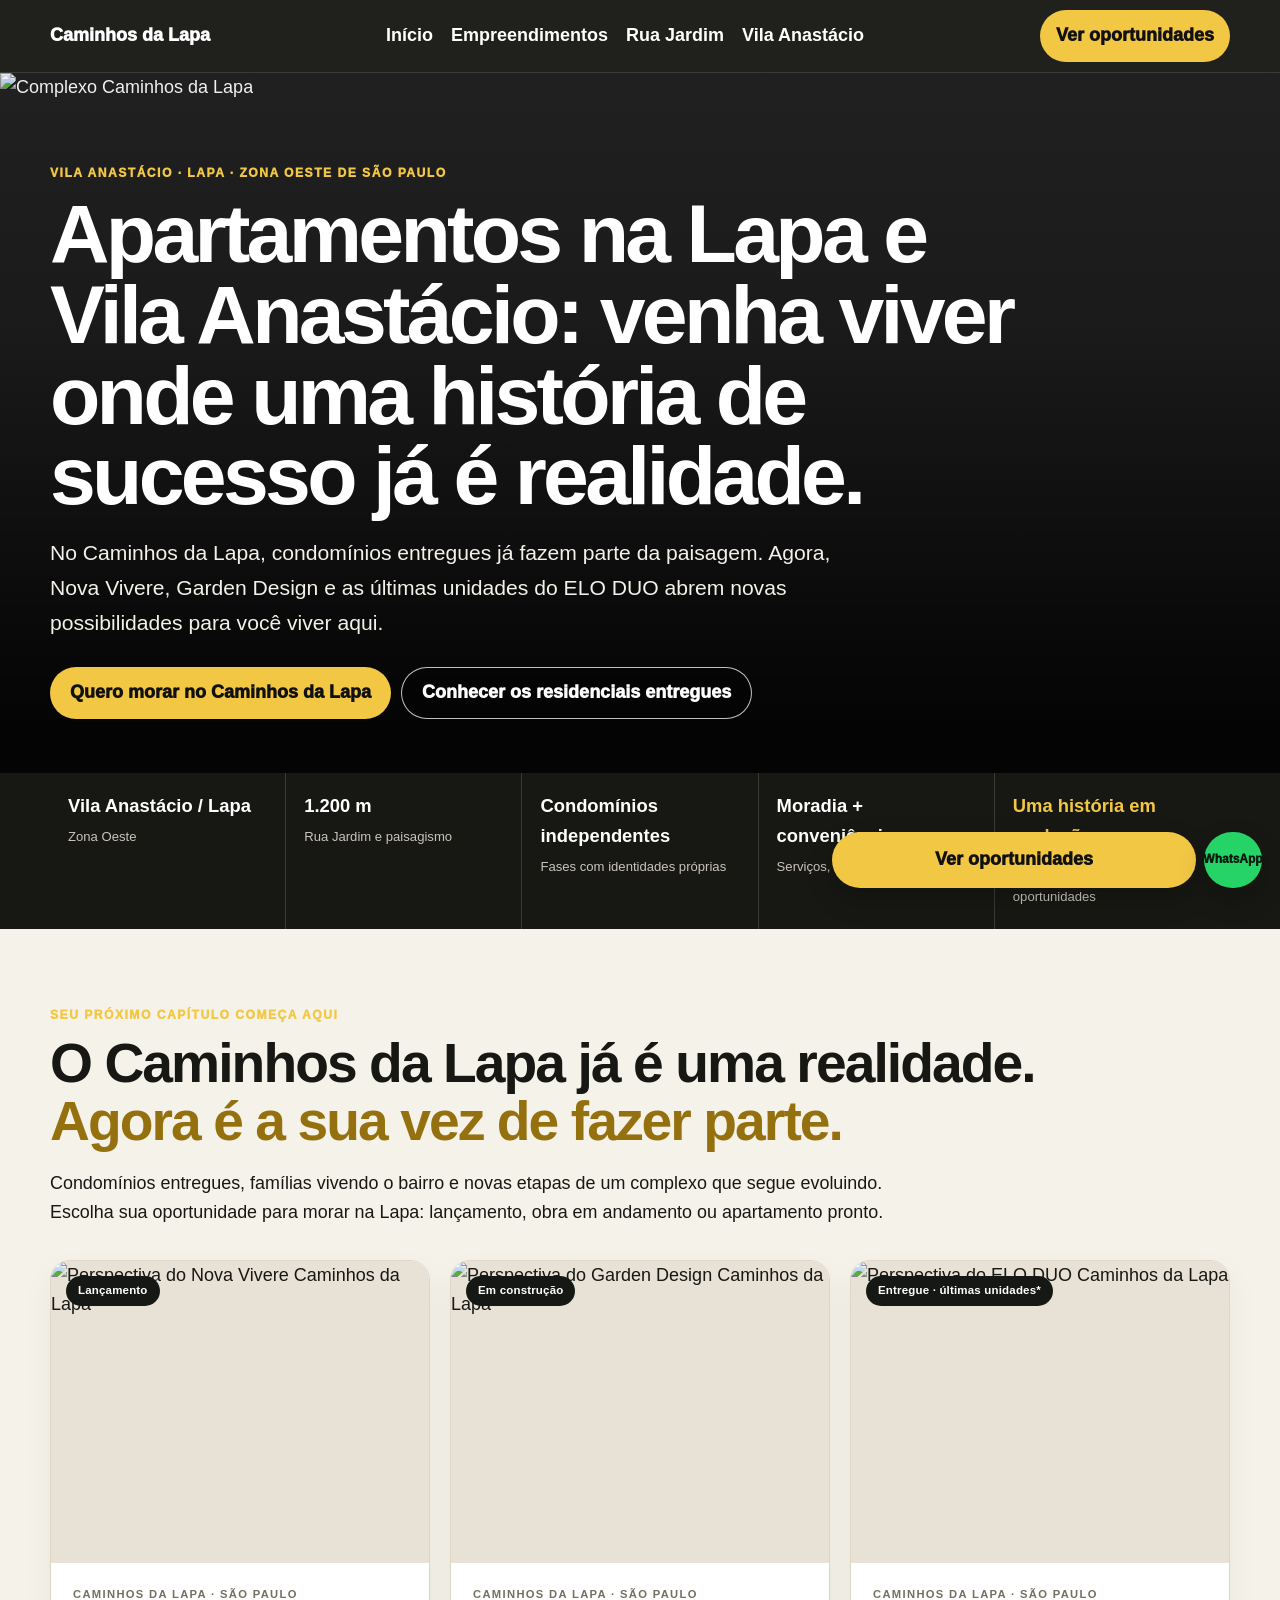
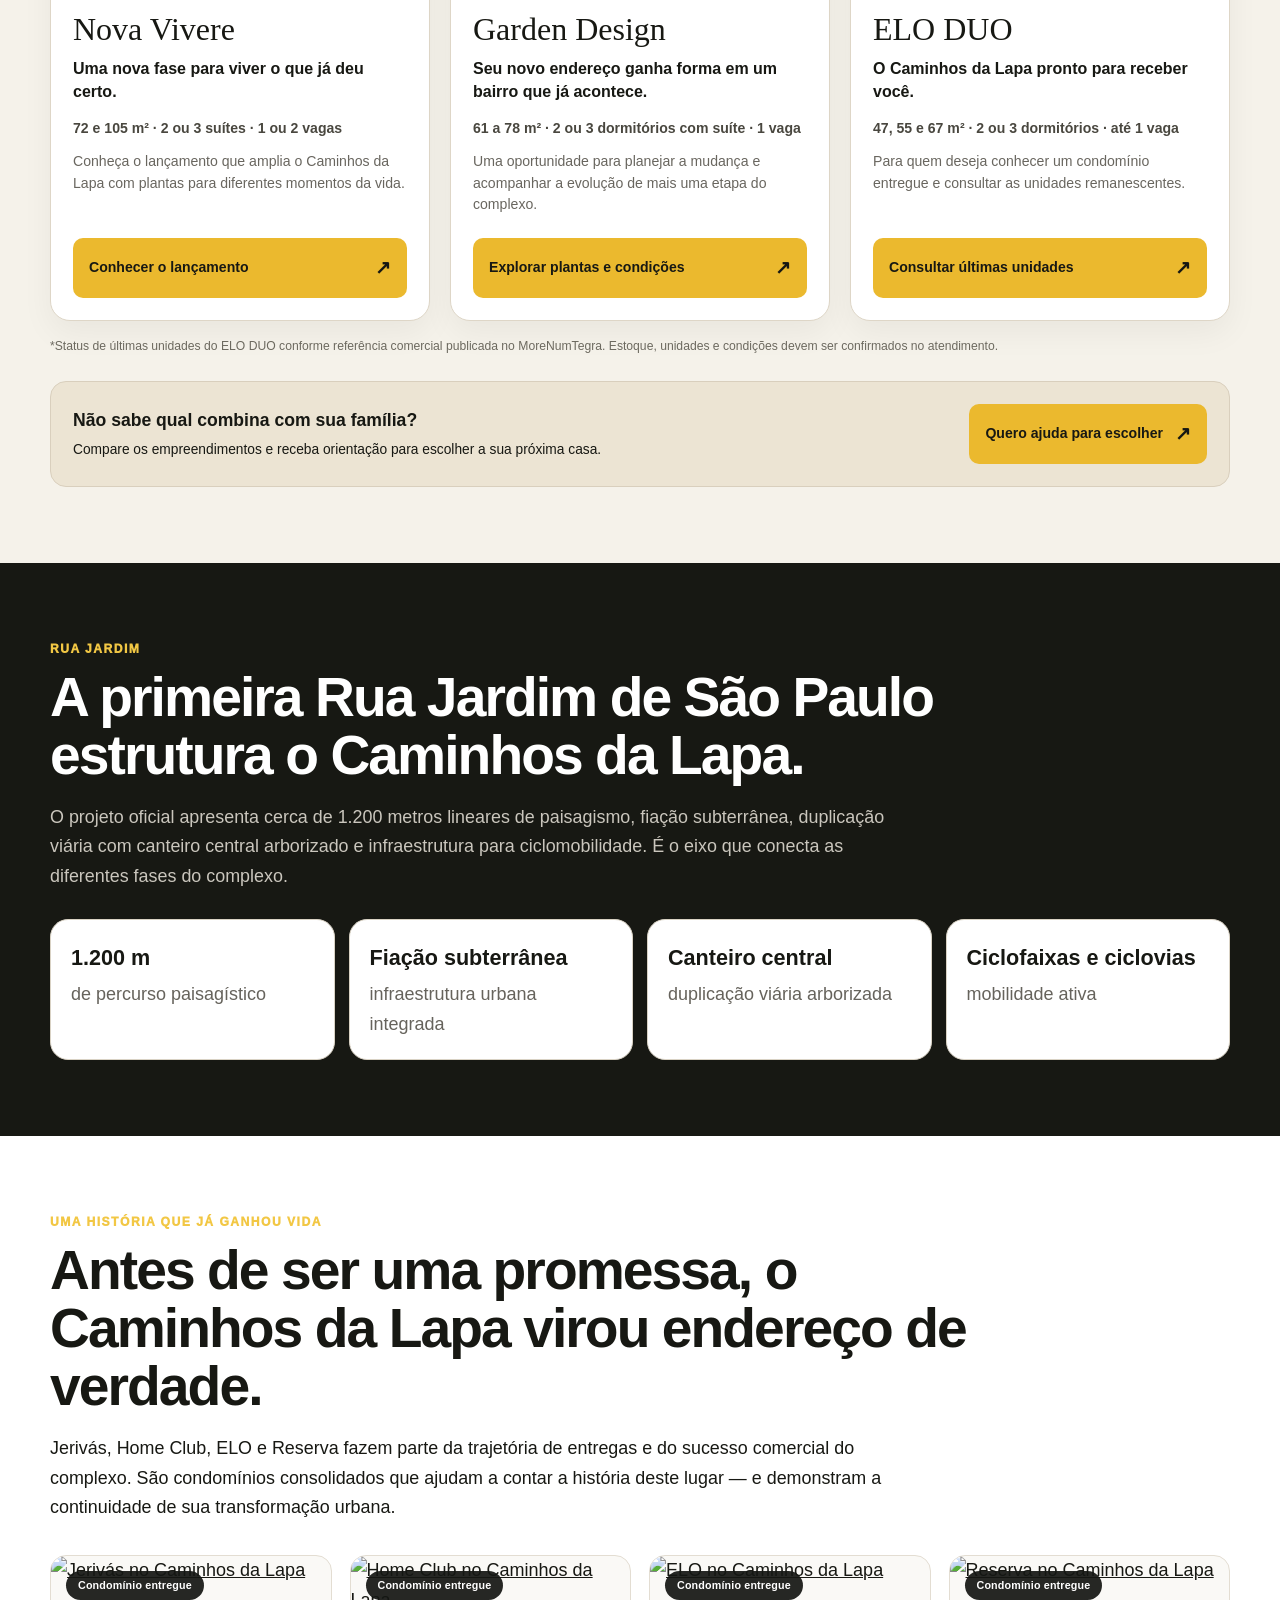
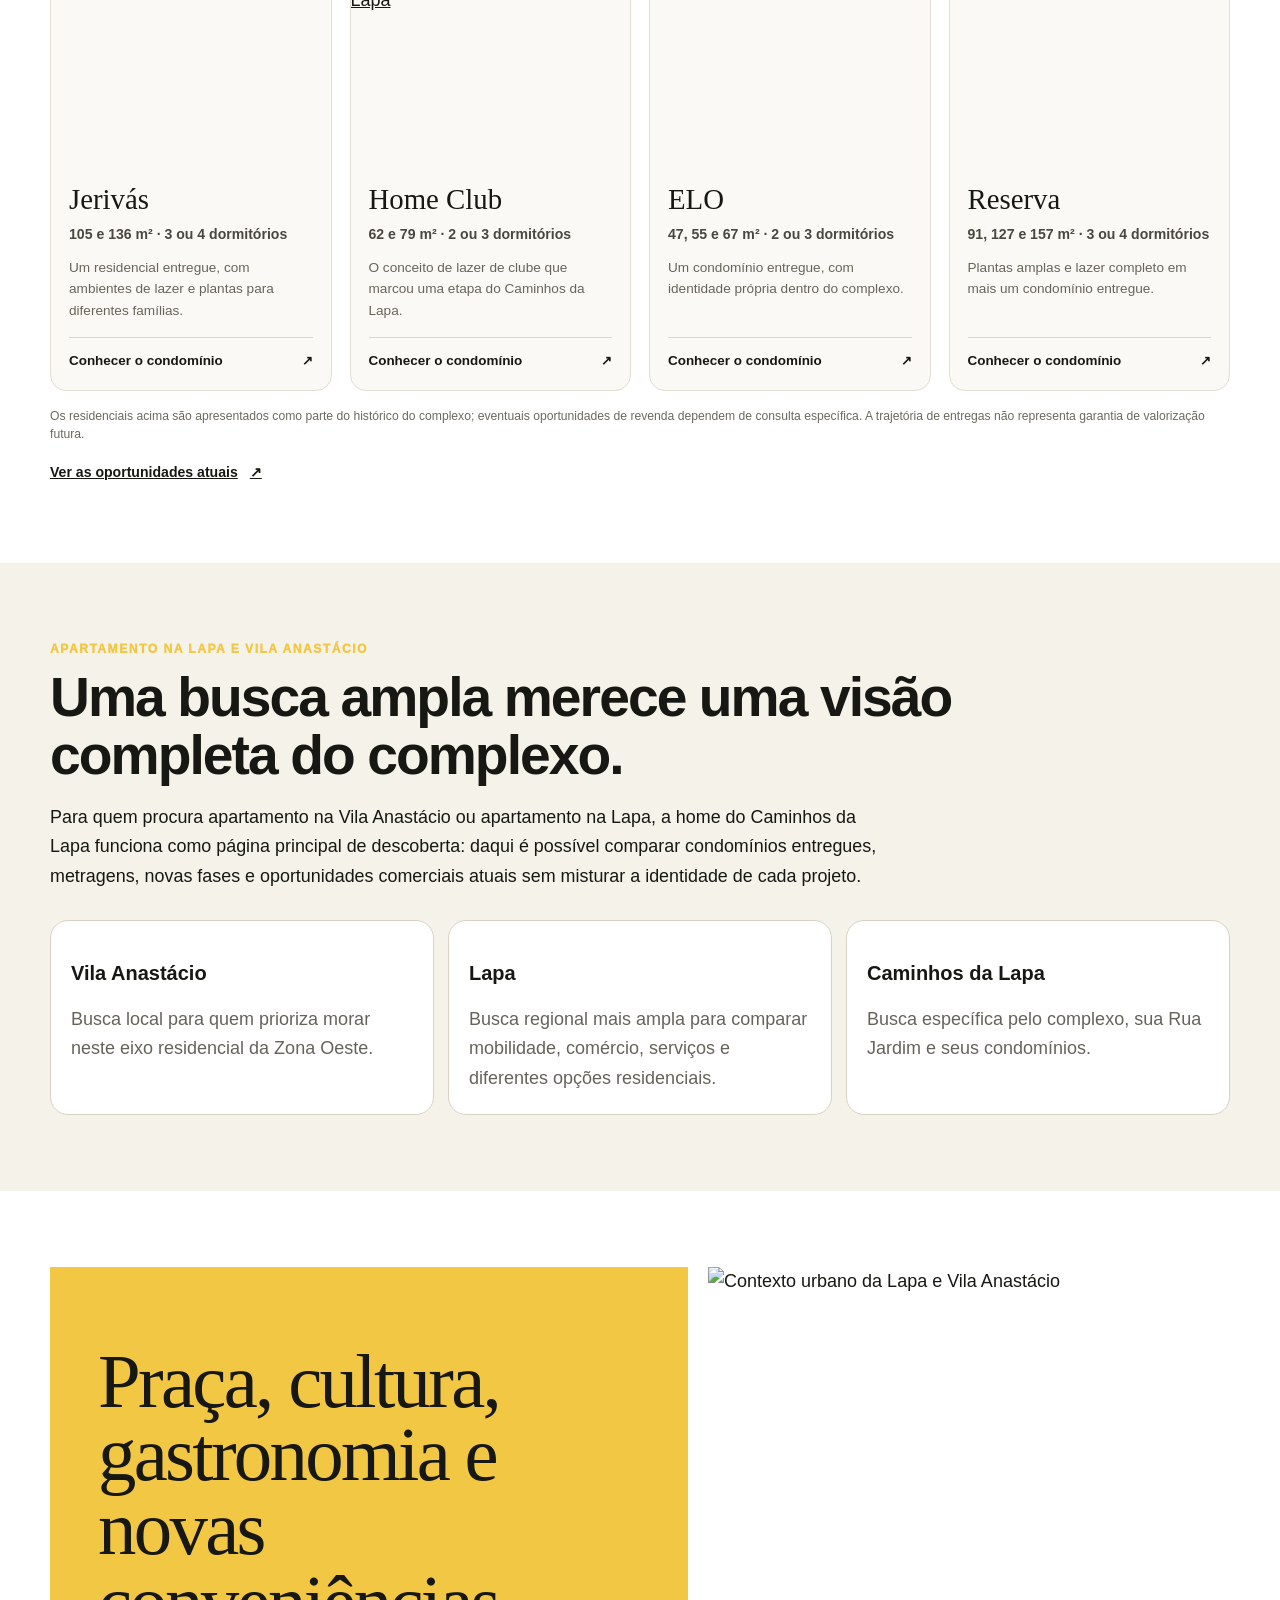
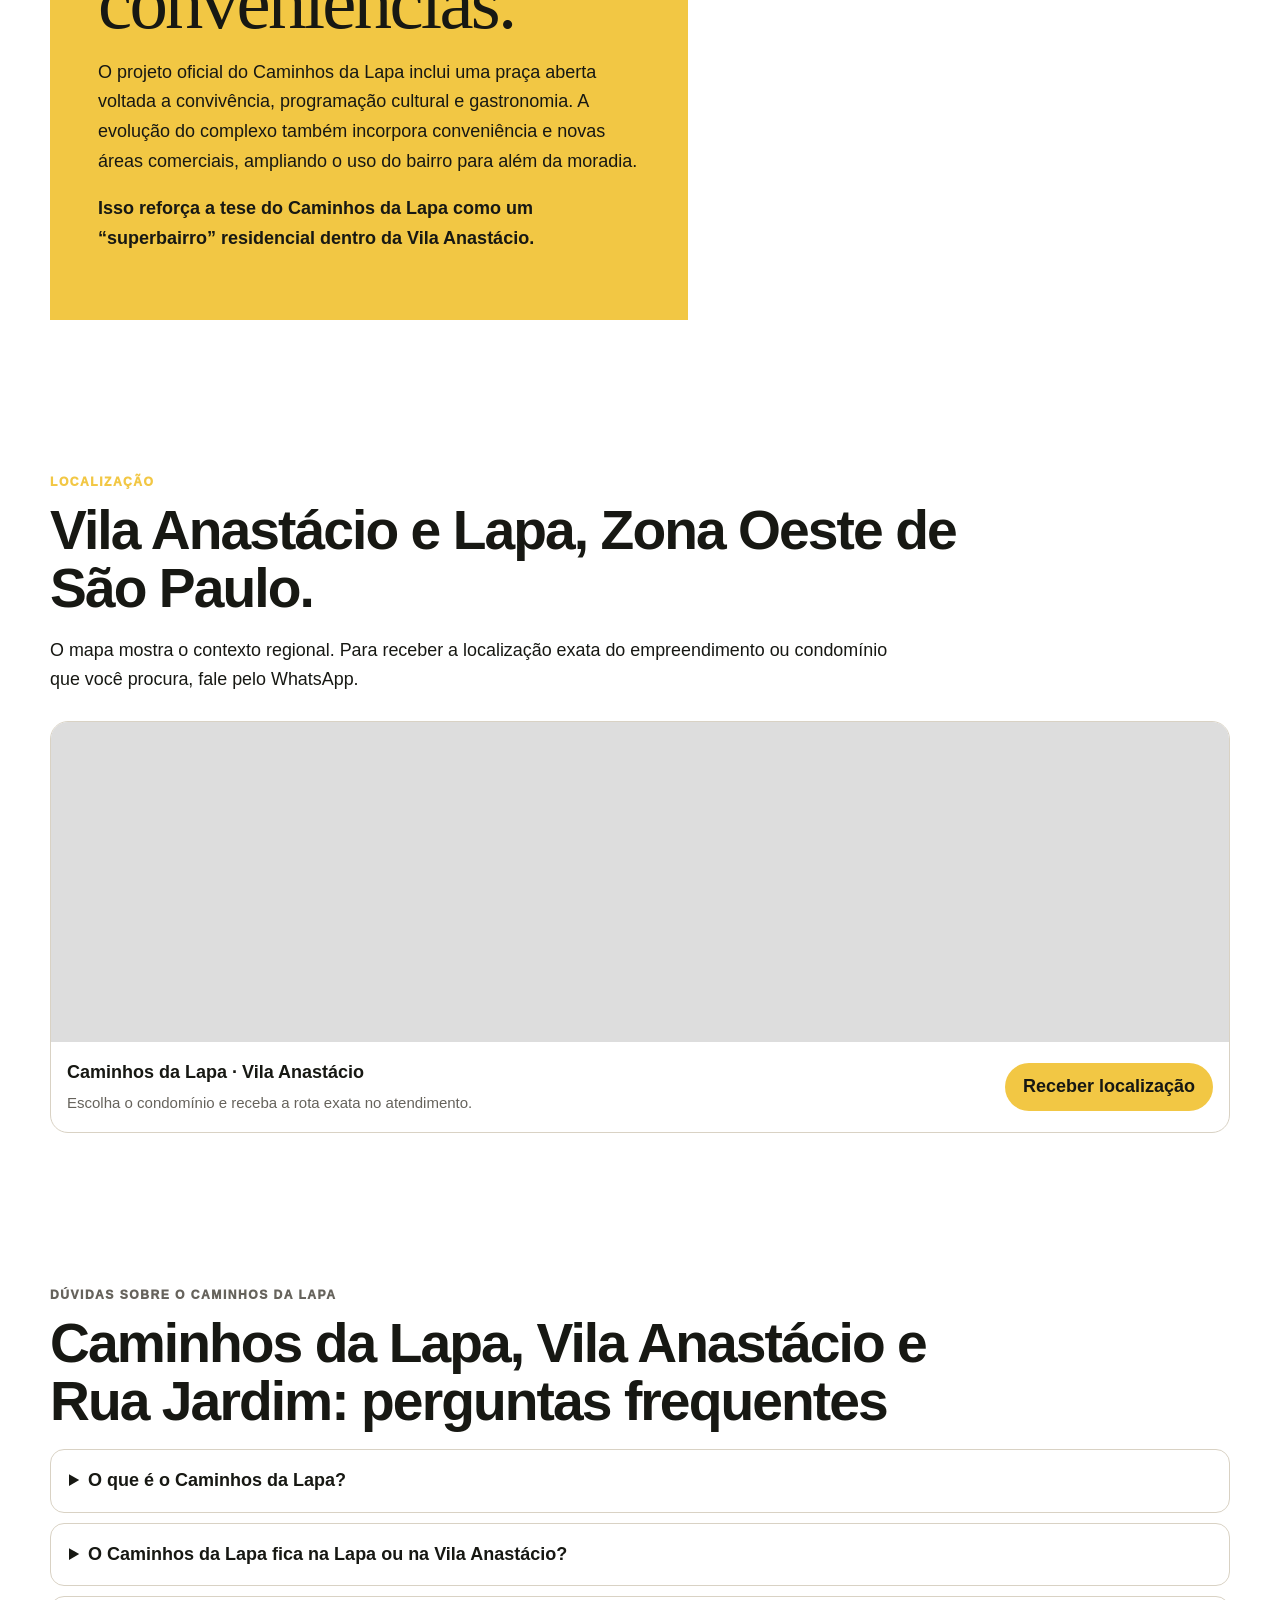
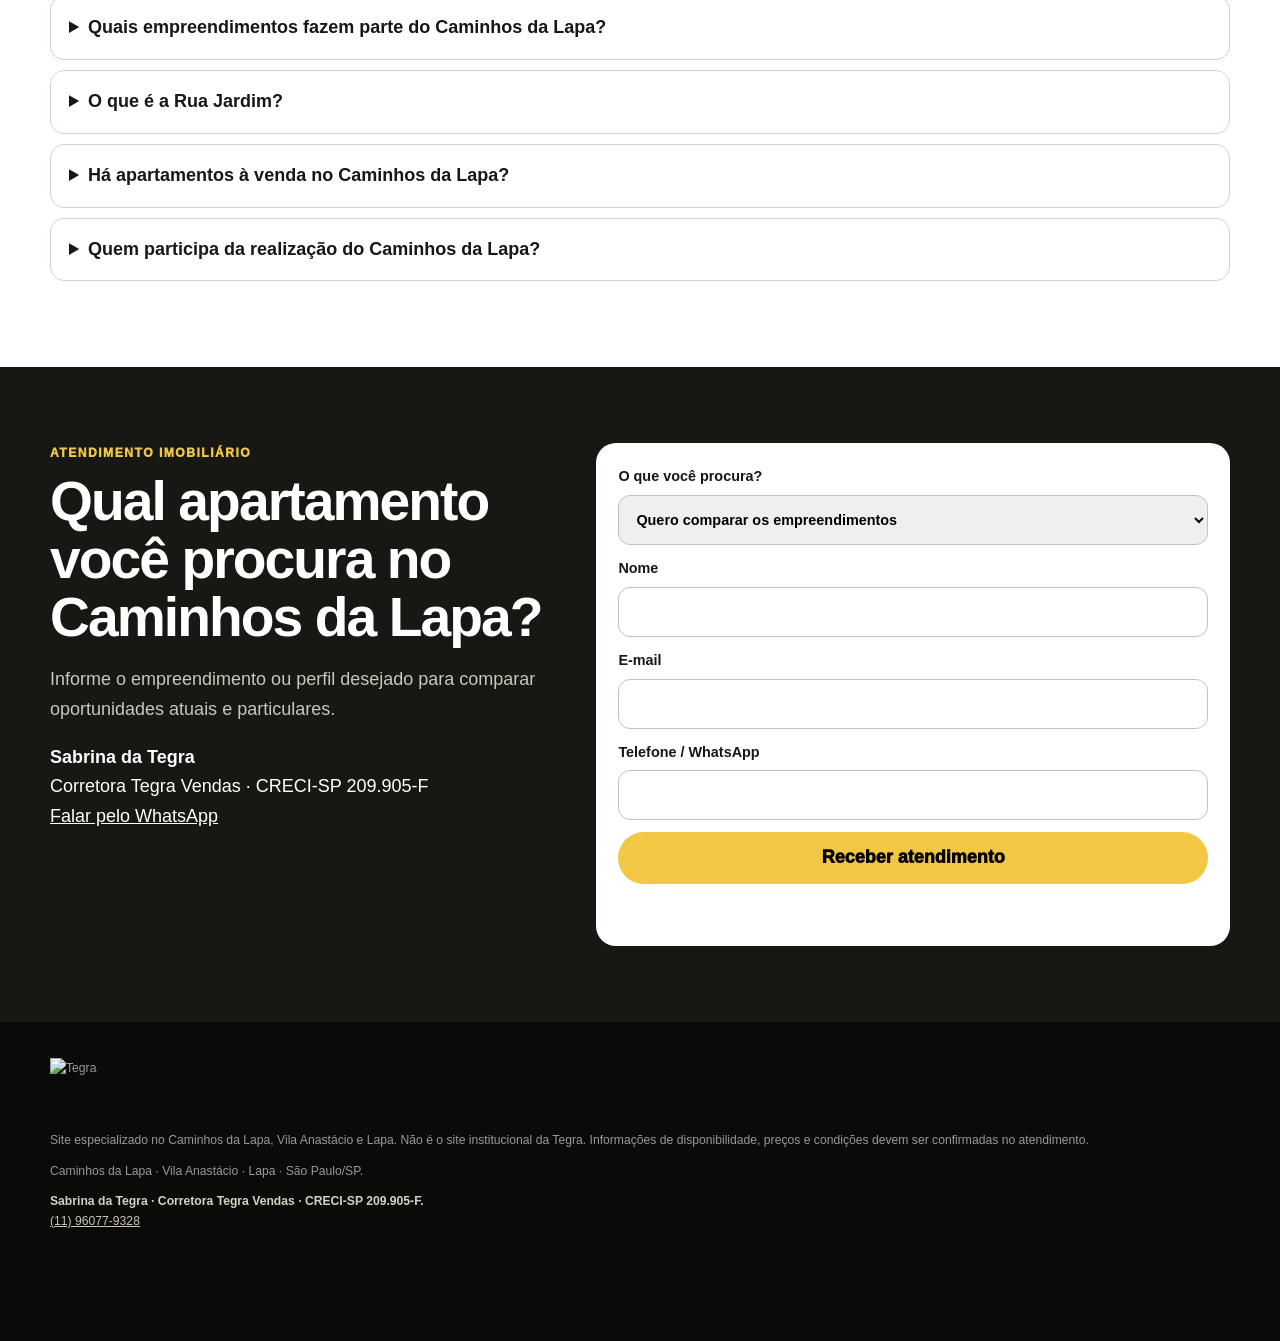
==== index.html @ d5f6d540 "fix(seo): retain Lapa and Vila Anastácio intent in conversion-first H1" ====
<!doctype html>
<html lang="pt-BR">
<head>
<meta charset="utf-8">
<meta name="viewport" content="width=device-width,initial-scale=1,viewport-fit=cover">
<link rel="icon" type="image/png" sizes="48x48" href="/favicon-48x48.png">
<link rel="icon" type="image/png" sizes="32x32" href="/favicon-32x32.png">
<link rel="icon" type="image/png" sizes="16x16" href="/favicon-16x16.png">
<link rel="shortcut icon" href="/favicon.ico">
<link rel="apple-touch-icon" sizes="180x180" href="/apple-touch-icon.png">
<title>Apartamentos na Lapa e Vila Anastácio | Caminhos da Lapa</title>
<meta name="description" content="Apartamentos na Lapa e Vila Anastácio no Caminhos da Lapa: complexo com Tegra, Helbor e Toledo Ferrari, Rua Jardim, condomínios entregues e oportunidades.">
<meta name="robots" content="index,follow,max-image-preview:large,max-snippet:-1,max-video-preview:-1">
<link rel="canonical" href="https://www.caminhosdalapategra.com.br/">
<meta property="og:type" content="website"><meta property="og:locale" content="pt_BR"><meta property="og:site_name" content="Caminhos da Lapa">
<meta property="og:title" content="Apartamentos na Lapa e Vila Anastácio | Caminhos da Lapa"><meta property="og:description" content="Conheça o Caminhos da Lapa, sua Rua Jardim, condomínios e oportunidades atuais na Vila Anastácio/Lapa."><meta property="og:url" content="https://www.caminhosdalapategra.com.br/"><meta property="og:image" content="https://s3-gdigital.s3.amazonaws.com/gdigital/313/Caminhos%20da%20lapa%20-%20Elo%20Duo%20-%20630x1126%20-%20Complexo.webp"><meta property="og:image:alt" content="Caminhos da Lapa na Vila Anastácio e Lapa">
<meta name="twitter:card" content="summary_large_image"><meta name="twitter:title" content="Apartamentos na Lapa e Vila Anastácio | Caminhos da Lapa"><meta name="twitter:description" content="Rua Jardim, condomínios independentes e oportunidades atuais no Caminhos da Lapa."><meta name="twitter:image" content="https://s3-gdigital.s3.amazonaws.com/gdigital/313/Caminhos%20da%20lapa%20-%20Elo%20Duo%20-%20630x1126%20-%20Complexo.webp">
<link rel="preconnect" href="https://s3-gdigital.s3.amazonaws.com" crossorigin>
<link rel="preconnect" href="https://stracctegra.blob.core.windows.net" crossorigin>
<link rel="preload" as="image" href="https://s3-gdigital.s3.amazonaws.com/gdigital/313/Caminhos%20da%20lapa%20-%20Elo%20Duo%20-%20630x1126%20-%20Complexo.webp" fetchpriority="high">
<style>
:root{--ink:#171813;--paper:#f5f2ea;--soft:#ebe5d8;--line:#d9d2c4;--yellow:#f2c744;--muted:#66635c;--white:#fff;--max:1180px}
*{box-sizing:border-box}html{scroll-behavior:smooth}body{margin:0;background:var(--paper);color:var(--ink);font:18px/1.65 Arial,Helvetica,sans-serif}img{max-width:100%;height:auto}a{color:inherit}.wrap{width:min(calc(100% - 32px),var(--max));margin:auto}
.skip{position:absolute;left:-9999px}.skip:focus{left:16px;top:16px;z-index:100;background:#fff;padding:12px}
.site-header{position:sticky;top:0;z-index:40;background:rgba(23,24,19,.96);color:#fff;border-bottom:1px solid rgba(255,255,255,.12)}.topbar{min-height:72px;display:flex;align-items:center;justify-content:space-between;gap:18px}.brand{font-weight:950;text-decoration:none}.menu{display:none;gap:18px}.menu a{text-decoration:none;font-weight:800}.top-cta{background:var(--yellow);color:#111;padding:11px 16px;border-radius:999px;text-decoration:none;font-weight:950}
.hero{position:relative;min-height:680px;display:grid;align-items:end;color:#fff;overflow:hidden;background:#222}.hero-media{position:absolute;inset:0}.hero-media img{width:100%;height:100%;object-fit:cover}.hero:after{content:"";position:absolute;inset:0;background:linear-gradient(180deg,rgba(0,0,0,.05),rgba(0,0,0,.22) 35%,rgba(0,0,0,.88) 92%)}.hero-content{position:relative;z-index:2;padding:90px 0 54px}.crumb{font-size:.82rem;margin-bottom:18px}.crumb a{text-decoration:none}.eyebrow{text-transform:uppercase;letter-spacing:.12em;font-weight:950;font-size:.76rem;color:var(--yellow);margin:0 0 10px}.hero h1{font-size:clamp(2.45rem,7.5vw,5.15rem);line-height:.98;letter-spacing:-.045em;margin:0;max-width:980px}.hero-lead{font-size:clamp(1.05rem,2.3vw,1.32rem);max-width:830px;margin:20px 0 0;color:#f4f1ea}.actions{display:flex;gap:10px;flex-wrap:wrap;margin-top:26px}.btn{display:inline-flex;min-height:52px;align-items:center;justify-content:center;padding:0 20px;border-radius:999px;text-decoration:none;font-weight:950}.btn-primary{background:var(--yellow);color:#111}.btn-ghost{border:1px solid rgba(255,255,255,.75);color:#fff;background:rgba(0,0,0,.18)}
.specbar{background:#171813;color:#fff}.spec-grid{display:grid;grid-template-columns:repeat(2,1fr);gap:1px;background:#3a3b35}.spec{background:#171813;padding:18px}.spec strong{display:block;font-size:1.15rem}.spec span{color:#c9c5ba;font-size:.82rem}.status{color:var(--yellow)!important;font-weight:900}
.section{padding:76px 0}.white{background:#fff}.dark{background:#171813;color:#fff}.section h2{font-size:clamp(2rem,5vw,3.45rem);line-height:1.05;letter-spacing:-.035em;margin:0 0 18px;max-width:930px}.section h3{font-size:1.25rem;line-height:1.2}.lede{font-size:1.12rem;max-width:850px}.muted{color:var(--muted)}.dark .muted{color:#cac6bd}
.feature-grid,.amenities,.opportunity-grid{display:grid;gap:14px;margin-top:28px}.feature,.amenity,.opportunity{background:#fff;border:1px solid var(--line);border-radius:18px;padding:20px}.feature p,.amenity p,.opportunity p{margin-bottom:0;color:var(--muted)}.award{margin-top:24px;background:#171813;color:#fff;border-radius:20px;padding:24px}.award strong{color:var(--yellow);font-size:1.1rem}
.gallery-grid{display:grid;grid-template-columns:1fr 1fr;gap:10px;margin-top:28px}.gallery-item{margin:0}.gallery-item button{border:0;padding:0;background:none;width:100%;cursor:pointer}.gallery-item img{width:100%;aspect-ratio:4/3;object-fit:cover;display:block;border-radius:14px}.gallery-item:first-child{grid-column:1/-1}.gallery-item:first-child img{aspect-ratio:16/9}.gallery-item figcaption{font-size:.78rem;color:var(--muted);margin-top:5px}.gallery-more{display:block;margin:20px auto 0;border:1px solid #bcb5a8;background:#fff;border-radius:999px;padding:12px 18px;font-weight:900;cursor:pointer}
.lightbox{position:fixed;inset:0;z-index:100;background:rgba(0,0,0,.94);display:grid;place-items:center;padding:20px}.lightbox[hidden]{display:none}.lightbox img{max-width:min(1200px,94vw);max-height:86vh;object-fit:contain}.lightbox button{position:absolute;top:16px;right:16px;border:0;border-radius:999px;width:46px;height:46px;font-size:1.5rem;cursor:pointer}
.plant-grid{display:grid;gap:14px;margin-top:28px}.plant-card{background:#fff;border:1px solid var(--line);border-radius:18px;overflow:hidden}.plant-card a{text-decoration:none}.plant-card img{width:100%;aspect-ratio:4/3;object-fit:contain;background:#faf8f3;display:block}.plant-copy{padding:16px}.plant-copy span{display:block;color:#846600;font-size:.78rem;font-weight:950;text-transform:uppercase}.plant-copy strong{display:block}.plant-copy small{color:var(--muted)}
.tour{display:grid;gap:22px;align-items:center}.tour iframe{width:100%;height:480px;border:0;border-radius:18px;background:#111}.tour-card{background:#fff7dc;border:1px solid #ead48e;border-radius:18px;padding:22px}
.map{border:1px solid var(--line);border-radius:18px;overflow:hidden;background:#fff;margin-top:26px}.map iframe{width:100%;height:380px;border:0;display:block}.mapbar{padding:16px}.mapbar strong{display:block}
.form-layout{display:grid;gap:28px}.form{background:#fff;color:#171813;border-radius:20px;padding:22px;display:grid;gap:12px}.field{display:grid;gap:6px;font-weight:800;font-size:.9rem}.field input,.field select{min-height:50px;border:1px solid #c8c0b2;border-radius:12px;padding:0 13px;font:inherit}.hidden{position:absolute;left:-9999px}.submit{border:0;border-radius:999px;min-height:52px;padding:0 24px;background:var(--yellow);font:inherit;font-weight:950;cursor:pointer}.form-note{font-size:.76rem;color:var(--muted)}.message{font-size:.88rem;font-weight:800}
.faq details{background:#fff;border:1px solid var(--line);border-radius:14px;padding:16px 18px;margin:10px 0}.faq summary{cursor:pointer;font-weight:900}.faq p{color:var(--muted)}
.legal{font-size:.78rem;color:#7b776f}.footer{background:#10110e;color:#d5d2ca;padding:42px 0 100px}.footer a{color:#fff}.quick{position:fixed;z-index:45;left:12px;right:12px;bottom:12px;display:grid;grid-template-columns:1fr 58px;gap:8px}.quick a{display:flex;align-items:center;justify-content:center;min-height:56px;border-radius:999px;text-decoration:none;font-weight:950;box-shadow:0 12px 28px rgba(0,0,0,.2)}.quick-main{background:var(--yellow);color:#111}.quick-wa{background:#25d366;color:#071b0e;font-size:.75rem}
@media(min-width:760px){.menu{display:flex}.spec-grid{grid-template-columns:repeat(5,1fr)}.feature-grid{grid-template-columns:repeat(3,1fr)}.amenities{grid-template-columns:repeat(4,1fr)}.opportunity-grid{grid-template-columns:repeat(3,1fr)}.gallery-grid{grid-template-columns:repeat(4,1fr)}.gallery-item:first-child{grid-column:span 2;grid-row:span 2}.gallery-item:first-child img{height:100%;aspect-ratio:auto}.plant-grid{grid-template-columns:repeat(3,1fr)}.tour{grid-template-columns:1fr 1fr}.form-layout{grid-template-columns:.9fr 1.1fr}.quick{left:auto;right:18px;width:430px}}
@media(prefers-reduced-motion:reduce){*{scroll-behavior:auto!important}}

/* Shared editorial patterns */
.gallery-section{background:#0d0d0c;color:#fff;padding:100px 0}.gallery-head{display:grid;grid-template-columns:1fr .62fr;gap:7vw;align-items:end;margin-bottom:34px}.gallery-head .lede{color:#c9c5ba}.gallery-stage{position:relative;aspect-ratio:16/10;overflow:hidden;background:#20201e}.gallery-stage img{width:100%;height:100%;object-fit:cover;display:block;transition:opacity .25s ease}.gallery-caption{position:absolute;inset:auto 0 0;padding:52px 26px 22px;background:linear-gradient(transparent,rgba(0,0,0,.78));display:flex;justify-content:space-between;align-items:end}.gallery-caption b{font:400 clamp(1.5rem,3vw,2.6rem) Georgia,serif}.gallery-caption span{font-size:.72rem;letter-spacing:.13em}.scene-nav{display:flex;gap:5px;overflow:auto;padding:14px 0 4px;scrollbar-width:thin}.scene-nav button{flex:0 0 auto;border:0;border-bottom:1px solid #444;background:transparent;color:#aaa;padding:13px 16px;cursor:pointer}.scene-nav button[aria-selected="true"]{color:#fff;border-color:var(--yellow)}.gallery-arrow,.plant-arrow{position:absolute;top:50%;z-index:5;transform:translateY(-50%);width:44px;height:44px;border:1px solid rgba(255,255,255,.55);border-radius:50%;background:rgba(0,0,0,.45);color:#fff;display:flex;align-items:center;justify-content:center;font-size:1.35rem;cursor:pointer}.gallery-arrow.prev,.plant-arrow.prev{left:10px}.gallery-arrow.next,.plant-arrow.next{right:10px}
.plant-viewer{margin-top:40px}.plant-tabs{display:flex;gap:7px;overflow:auto;padding:0 0 12px}.plant-tabs button{flex:0 0 auto;border:1px solid #c9c1b5;border-radius:999px;background:transparent;color:#5f5950;padding:10px 14px;font-weight:800;cursor:pointer}.plant-tabs button[aria-selected="true"]{background:var(--ink);border-color:var(--ink);color:#fff}.plant-stage{position:relative;display:grid;grid-template-columns:minmax(0,1.35fr) minmax(280px,.65fr);background:#fff;min-height:620px;border:1px solid var(--line);overflow:hidden}.plant-stage img{width:100%;height:100%;max-height:720px;object-fit:contain;background:#fff}.plant-copy{background:var(--yellow);padding:clamp(24px,4vw,48px);display:flex;flex-direction:column;justify-content:flex-end}.plant-copy h3{font:400 clamp(2rem,4vw,3.2rem)/1 Georgia,serif;margin:0}.plant-copy p{margin:12px 0 0}
.tour-section{padding:86px 0;background:#0d0d0c;color:#fff}.tour-card{position:relative;min-height:70svh;overflow:hidden;background:#111}.tour-card>img{position:absolute;inset:0;width:100%;height:100%;object-fit:cover}.tour-shade{position:absolute;inset:0;background:linear-gradient(180deg,rgba(0,0,0,.08),rgba(0,0,0,.82))}.tour-copy{position:absolute;z-index:2;left:clamp(22px,5vw,56px);right:22px;bottom:clamp(24px,5vw,52px);max-width:760px}.tour-copy h2{font:400 clamp(2.5rem,6vw,5.4rem)/.95 Georgia,serif;margin:0 0 14px}.tour-copy p{max-width:680px;color:#ddd}
.map-card{overflow:hidden;border:1px solid var(--line);border-radius:18px;background:#fff;color:#171813;margin-top:26px}.map-visual{position:relative;height:320px;background:#ddd}.map-visual iframe{display:block;width:100%;height:100%;border:0;pointer-events:none}.map-hit{position:absolute;inset:0;z-index:2;display:block}.map-actions{display:grid;grid-template-columns:1fr auto;gap:14px;align-items:center;padding:16px}.map-actions small{display:block;margin-top:4px;color:#66635c}.map-whatsapp{display:flex;align-items:center;justify-content:center;min-height:48px;border-radius:999px;padding:0 18px;background:var(--yellow);color:#171813;text-decoration:none;font-weight:900}
.project-cards{display:grid;grid-template-columns:repeat(2,minmax(0,1fr));gap:16px;margin-top:30px}.project-card{background:#fff;border:1px solid var(--line);border-radius:20px;overflow:hidden}.project-card>img{width:100%;aspect-ratio:16/10;object-fit:cover;display:block}.project-card-copy{padding:22px}.project-card-copy h3{font:400 clamp(2rem,4vw,3rem)/1 Georgia,serif;margin:0 0 10px}.project-card-copy p{color:var(--muted)}.btn-card{display:inline-flex;margin-top:8px;padding:12px 16px;border-radius:999px;background:var(--ink);color:#fff;text-decoration:none;font-weight:900}.jerivas-callout{margin-top:16px;padding:22px;border-radius:18px;background:#fff8dd;border:1px solid #e7d28e}.jerivas-callout p{margin:6px 0}.jerivas-callout a{font-weight:900}
.footer{background:#0a0a09;color:#999;padding:36px 0;margin:0}.footer-standard{font-size:.76rem;line-height:1.65}.footer-standard p{margin:10px 0}.footer-standard a{color:#c8c3b8}.footer-standard strong{color:#d6d1c6}.footer-standard img{width:96px;height:auto;display:block;margin-bottom:18px}
@media(max-width:900px){.gallery-head,.project-cards{grid-template-columns:1fr}.gallery-stage{aspect-ratio:4/5}.scene-nav{display:none}.plant-tabs{display:none}.plant-stage{grid-template-columns:1fr;min-height:0}.plant-stage img{aspect-ratio:4/5;max-height:none}.plant-copy{min-height:210px}.map-actions{grid-template-columns:1fr}.map-whatsapp{width:100%}}

.home-projects{display:grid;grid-template-columns:repeat(2,minmax(0,1fr));gap:16px;margin-top:30px}.home-card{background:#fff;border:1px solid var(--line);border-radius:20px;overflow:hidden}.home-card img{width:100%;aspect-ratio:16/10;object-fit:cover;display:block}.home-card-copy{padding:22px}.home-card .status-chip{display:inline-flex;border-radius:999px;padding:6px 10px;font-size:.72rem;font-weight:950;background:#f3ecd8;margin-bottom:10px}.home-card h3{font:400 clamp(1.8rem,3.5vw,2.7rem)/1 Georgia,serif;margin:0 0 10px}.home-card p{color:var(--muted)}.home-card a{display:inline-flex;margin-top:8px;font-weight:900}.masterplan{display:grid;grid-template-columns:1.1fr .9fr;gap:20px;align-items:stretch}.masterplan-copy{padding:clamp(24px,4vw,48px);background:var(--yellow)}.masterplan-copy h2{font:400 clamp(2.5rem,6vw,5rem)/.96 Georgia,serif}.masterplan-visual img{width:100%;height:100%;min-height:520px;object-fit:cover;display:block}.place-grid{display:grid;grid-template-columns:repeat(4,1fr);gap:14px;margin-top:28px}.place-card{padding:20px;border-radius:18px;border:1px solid var(--line);background:#fff;color:var(--ink)}.place-card strong{display:block;font-size:1.35rem}.place-card span{display:block;color:var(--muted);margin-top:4px}.opportunity-cards{display:grid;grid-template-columns:repeat(3,minmax(0,1fr));gap:16px;margin-top:30px}.opportunity-card{background:#fff;border:1px solid var(--line);border-radius:20px;overflow:hidden}.opportunity-card img{width:100%;aspect-ratio:16/10;object-fit:cover}.opportunity-card div{padding:22px}.opportunity-card h3{font:400 clamp(1.8rem,3vw,2.5rem)/1 Georgia,serif;margin:0 0 10px}.opportunity-card a{font-weight:900}.footer-home{background:#0a0a09;color:#999;padding:36px 0 100px}.footer-home p{font-size:.76rem;line-height:1.65}.footer-home a{color:#c8c3b8}
@media(min-width:900px){.home-projects{grid-template-columns:repeat(3,minmax(0,1fr))}}
@media(max-width:900px){.masterplan,.place-grid,.opportunity-cards{grid-template-columns:1fr}.masterplan-visual img{min-height:360px}.home-projects{grid-template-columns:1fr}}
@media(max-width:759px){.site-header .topbar{min-height:auto;flex-wrap:wrap;padding:10px 0;gap:10px}.site-header .brand{font-size:.95rem}.site-header .top-cta{padding:9px 12px;font-size:.82rem}.site-header .menu{display:flex;order:3;width:100%;gap:14px;overflow-x:auto;padding:8px 0 2px;white-space:nowrap;scrollbar-width:none}.site-header .menu::-webkit-scrollbar{display:none}.site-header .menu a{font-size:.82rem;flex:0 0 auto}}
/* Comercial V2 — oportunidades ativas e legado comprovado */
.cdl-commercial{background:#f5f2ea}.cdl-section-intro{max-width:1000px;margin-bottom:32px}.cdl-section-intro h2{max-width:1040px}.cdl-section-intro h2 em{font-style:normal;color:#95700e}.cdl-spotlight-grid{display:grid;grid-template-columns:repeat(3,minmax(0,1fr));gap:20px}.cdl-spotlight-card{display:flex;flex-direction:column;background:#fff;border:1px solid #ded6c7;border-radius:20px;overflow:hidden;box-shadow:0 12px 32px rgba(20,20,18,.05)}.cdl-card-media{position:relative;overflow:hidden;background:#e7e1d6}.cdl-card-media img{width:100%;aspect-ratio:5/4;object-fit:cover;display:block}.cdl-chip,.cdl-legacy-chip{position:absolute;left:15px;top:15px;padding:8px 12px;border-radius:100px;background:#161815;color:#fff;font-size:.72rem;line-height:1.2;font-weight:850;letter-spacing:.015em}.cdl-card-body{padding:22px;display:flex;flex-direction:column;flex:1}.cdl-card-location{font-size:.7rem!important;letter-spacing:.12em;text-transform:uppercase;color:#756f62!important;font-weight:900;margin:0 0 8px!important}.cdl-card-body h3{font:400 clamp(1.8rem,2.5vw,2.45rem)/1.08 Georgia,serif;margin:0 0 12px}.cdl-card-headline{font-size:1rem;font-weight:800;line-height:1.42;margin:0 0 14px}.cdl-card-details{font-size:.88rem;line-height:1.5;font-weight:800;color:#49473f;margin:0 0 12px}.cdl-card-description{font-size:.88rem;line-height:1.55;color:#69665f;flex:1;margin:0 0 22px}.cdl-card-cta,.cdl-commercial-bottom a{display:flex;align-items:center;justify-content:space-between;gap:12px;text-decoration:none;background:#ebb92e;color:#171813;padding:14px 16px;min-height:52px;border-radius:10px;font-weight:850;font-size:.88rem}.cdl-card-cta span,.cdl-commercial-bottom a span{font-size:1.2rem}.cdl-commercial-note,.cdl-heritage-foot{font-size:.76rem;line-height:1.5;color:#6c695f;margin:16px 0 0}.cdl-commercial-bottom{display:flex;align-items:center;justify-content:space-between;gap:20px;margin-top:26px;padding:22px;border:1px solid #d9cfbd;border-radius:16px;background:#ece4d3}.cdl-commercial-bottom div{display:grid;gap:4px}.cdl-commercial-bottom strong{font-size:1.1rem}.cdl-commercial-bottom span{font-size:.86rem}.cdl-commercial-bottom a{flex:0 0 auto}.cdl-legacy-section{background:#fff}.cdl-legacy-grid{display:grid;grid-template-columns:repeat(4,minmax(0,1fr));gap:18px}.cdl-legacy-card{background:#faf9f6;border:1px solid #e3ddd2;border-radius:16px;overflow:hidden;display:flex;flex-direction:column}.cdl-legacy-media{display:block;position:relative;overflow:hidden}.cdl-legacy-media img{width:100%;aspect-ratio:4/3;object-fit:cover;display:block}.cdl-legacy-chip{background:rgba(20,22,19,.92);font-size:.67rem}.cdl-legacy-copy{padding:18px;display:flex;flex-direction:column;flex:1}.cdl-legacy-copy h3{font:400 1.8rem/1.1 Georgia,serif;margin:0 0 9px}.cdl-legacy-copy p:not(.cdl-card-details){font-size:.85rem;line-height:1.55;color:#68645b;margin:0 0 16px;flex:1}.cdl-legacy-copy a{font-size:.84rem;font-weight:900;text-decoration:none;border-top:1px solid #ddd7cb;padding-top:12px;display:flex;justify-content:space-between}.cdl-secondary-link{font-size:.88rem;font-weight:900;display:inline-flex;gap:12px;margin-top:18px}.cdl-commercial :focus-visible,.cdl-legacy-section :focus-visible{outline:3px solid #a77700;outline-offset:4px}
@media(max-width:980px){.cdl-spotlight-grid{grid-template-columns:repeat(2,minmax(0,1fr))}.cdl-legacy-grid{grid-template-columns:repeat(2,minmax(0,1fr))}}@media(max-width:620px){.cdl-spotlight-grid,.cdl-legacy-grid{grid-template-columns:1fr}.cdl-commercial,.cdl-legacy-section{padding:54px 0}.cdl-card-body{padding:20px}.cdl-card-media img{aspect-ratio:16/11}.cdl-commercial-bottom{align-items:stretch;flex-direction:column}.cdl-commercial-bottom a{width:100%}.cdl-section-intro h2{font-size:clamp(2rem,8vw,3rem)}}
</style>
<script type="application/ld+json">{"@context":"https://schema.org","@graph":[{"@type":"WebSite","@id":"https://www.caminhosdalapategra.com.br/#website","url":"https://www.caminhosdalapategra.com.br/","name":"Caminhos da Lapa","inLanguage":"pt-BR"},{"@type":"WebPage","@id":"https://www.caminhosdalapategra.com.br/#webpage","url":"https://www.caminhosdalapategra.com.br/","name":"Apartamentos na Lapa e Vila Anastácio | Caminhos da Lapa","description":"Apartamentos na Lapa e Vila Anastácio no Caminhos da Lapa: complexo com Tegra, Helbor e Toledo Ferrari, Rua Jardim, condomínios entregues e oportunidades.","isPartOf":{"@id":"https://www.caminhosdalapategra.com.br/#website"},"primaryImageOfPage":{"@id":"https://www.caminhosdalapategra.com.br/#hero"},"about":{"@id":"https://www.caminhosdalapategra.com.br/#place"},"inLanguage":"pt-BR","mainEntity":[{"@id":"https://www.caminhosdalapategra.com.br/#place"},{"@id":"https://www.caminhosdalapategra.com.br/#empreendimentos"}]},{"@type":"ImageObject","@id":"https://www.caminhosdalapategra.com.br/#hero","contentUrl":"https://s3-gdigital.s3.amazonaws.com/gdigital/313/Caminhos%20da%20lapa%20-%20Elo%20Duo%20-%20630x1126%20-%20Complexo.webp","caption":"Caminhos da Lapa"},{"@type":"Place","@id":"https://www.caminhosdalapategra.com.br/#place","name":"Caminhos da Lapa","description":"Complexo residencial na região da Vila Anastácio/Lapa, Zona Oeste de São Paulo, formado por condomínios independentes e conectado pela Rua Jardim.","address":{"@type":"PostalAddress","addressLocality":"São Paulo","addressRegion":"SP","addressCountry":"BR"},"additionalProperty":[{"@type":"PropertyValue","name":"Rua Jardim","value":"aprox. 1.200 m lineares de paisagismo"},{"@type":"PropertyValue","name":"Infraestrutura urbana","value":"fiação subterrânea, canteiro central arborizado e ciclomobilidade"}]},{"@type":"ItemList","@id":"https://www.caminhosdalapategra.com.br/#empreendimentos","name":"Empreendimentos do Caminhos da Lapa","itemListElement":[{"@type":"ListItem","position":1,"name":"Jerivás","url":"https://www.caminhosdalapategra.com.br/jerivas/"},{"@type":"ListItem","position":2,"name":"Home Club","url":"https://www.caminhosdalapategra.com.br/home-club/"},{"@type":"ListItem","position":3,"name":"ELO","url":"https://www.caminhosdalapategra.com.br/elo/"},{"@type":"ListItem","position":4,"name":"ELO DUO","url":"https://www.caminhosdalapategra.com.br/eloduo/"},{"@type":"ListItem","position":5,"name":"Reserva","url":"https://www.caminhosdalapategra.com.br/reserva/"},{"@type":"ListItem","position":6,"name":"Nova Vivere","url":"https://www.moretegra.com.br/empreendimentos/nova-vivere/"},{"@type":"ListItem","position":7,"name":"Garden Design","url":"https://www.moretegra.com.br/empreendimentos/garden-design/"}]},{"@type":"FAQPage","@id":"https://www.caminhosdalapategra.com.br/#faq","mainEntity":[{"@type":"Question","name":"O que é o Caminhos da Lapa?","acceptedAnswer":{"@type":"Answer","text":"É um complexo urbanístico residencial na Zona Oeste de São Paulo, formado por condomínios independentes e novas fases conectadas pela proposta da Rua Jardim."}},{"@type":"Question","name":"O Caminhos da Lapa fica na Lapa ou na Vila Anastácio?","acceptedAnswer":{"@type":"Answer","text":"O complexo está associado à região da Vila Anastácio e da Lapa, na Zona Oeste de São Paulo."}},{"@type":"Question","name":"Quais empreendimentos fazem parte do Caminhos da Lapa?","acceptedAnswer":{"@type":"Answer","text":"O site organiza Jerivás, Home Club, ELO, ELO DUO e Reserva como condomínios com páginas próprias, além de fases atuais como Nova Vivere e Garden Design."}},{"@type":"Question","name":"O que é a Rua Jardim?","acceptedAnswer":{"@type":"Answer","text":"O portal oficial apresenta a Rua Jardim como um boulevard arborizado com cerca de 1.200 metros lineares de paisagismo, fiação subterrânea, canteiro central e infraestrutura para ciclomobilidade."}},{"@type":"Question","name":"Há apartamentos à venda no Caminhos da Lapa?","acceptedAnswer":{"@type":"Answer","text":"Alguns condomínios entregues podem ter oportunidades particulares, enquanto fases atuais possuem atendimento comercial específico. Disponibilidade e condições devem ser confirmadas."}},{"@type":"Question","name":"Quem participa da realização do Caminhos da Lapa?","acceptedAnswer":{"@type":"Answer","text":"O portal oficial apresenta Tegra, Helbor e Toledo Ferrari entre as empresas de realização e construção do complexo."}}]}]}</script>
</head>
<body data-page="home">
<a class="skip" href="#conteudo">Pular para o conteúdo</a>
<header class="site-header"><div class="wrap topbar"><a class="brand" href="/" aria-label="Caminhos da Lapa - início">Caminhos da Lapa</a><nav class="menu" aria-label="Navegação principal"><a href="/">Início</a><a href="#empreendimentos">Empreendimentos</a><a href="#rua-jardim">Rua Jardim</a><a href="#vila-anastacio">Vila Anastácio</a></nav><a class="top-cta" href="#oportunidades">Ver oportunidades</a></div></header>
<main id="conteudo">
<section class="hero" aria-labelledby="hero-title"><div class="hero-media"><img src="https://s3-gdigital.s3.amazonaws.com/gdigital/313/Caminhos%20da%20lapa%20-%20Elo%20Duo%20-%20630x1126%20-%20Complexo.webp" alt="Complexo Caminhos da Lapa" width="1200" height="1600" fetchpriority="high" decoding="async"></div><div class="wrap hero-content"><p class="eyebrow">Vila Anastácio · Lapa · Zona Oeste de São Paulo</p><h1 id="hero-title">Apartamentos na Lapa e Vila Anastácio: venha viver onde uma história de sucesso já é realidade.</h1><p class="hero-lead">No Caminhos da Lapa, condomínios entregues já fazem parte da paisagem. Agora, Nova Vivere, Garden Design e as últimas unidades do ELO DUO abrem novas possibilidades para você viver aqui.</p><div class="actions"><a class="btn btn-primary" href="#oportunidades">Quero morar no Caminhos da Lapa</a><a class="btn btn-ghost" href="#empreendimentos">Conhecer os residenciais entregues</a></div></div></section>

<section class="specbar" aria-label="Resumo do Caminhos da Lapa"><div class="wrap spec-grid"><div class="spec"><strong>Vila Anastácio / Lapa</strong><span>Zona Oeste</span></div><div class="spec"><strong>1.200 m</strong><span>Rua Jardim e paisagismo</span></div><div class="spec"><strong>Condomínios independentes</strong><span>Fases com identidades próprias</span></div><div class="spec"><strong>Moradia + conveniência</strong><span>Serviços, lazer e comércio</span></div><div class="spec"><strong class="status">Uma história em evolução</strong><span>Entregas consolidadas e novas oportunidades</span></div></div></section>

<section id="oportunidades" class="section cdl-commercial" aria-labelledby="opp-title"><div class="wrap"><div class="cdl-section-intro"><p class="eyebrow">Seu próximo capítulo começa aqui</p><h2 id="opp-title">O Caminhos da Lapa já é uma realidade. <em>Agora é a sua vez de fazer parte.</em></h2><p class="lede">Condomínios entregues, famílias vivendo o bairro e novas etapas de um complexo que segue evoluindo. Escolha sua oportunidade para morar na Lapa: lançamento, obra em andamento ou apartamento pronto.</p></div><div class="cdl-spotlight-grid">
<article class="cdl-spotlight-card"><div class="cdl-card-media"><img src="https://stracctegra.blob.core.windows.net/assets/EmpreendimentoVitrine/363/ImagemPrincipal/Tegra-Incorporadora-Area-de-Lazer-Piscina-Empreendimento-Nova-Vivere-Caminhos-da-Lapa-Apartamentos-Sao-Paulo-SP-714x640-1770300546843.png" alt="Perspectiva do Nova Vivere Caminhos da Lapa" loading="lazy" decoding="async" width="714" height="640"><span class="cdl-chip">Lançamento</span></div><div class="cdl-card-body"><p class="cdl-card-location">Caminhos da Lapa · São Paulo</p><h3>Nova Vivere</h3><p class="cdl-card-headline">Uma nova fase para viver o que já deu certo.</p><p class="cdl-card-details">72 e 105 m² · 2 ou 3 suítes · 1 ou 2 vagas</p><p class="cdl-card-description">Conheça o lançamento que amplia o Caminhos da Lapa com plantas para diferentes momentos da vida.</p><a class="cdl-card-cta" href="https://www.moretegra.com.br/empreendimentos/nova-vivere/">Conhecer o lançamento<span aria-hidden="true">↗</span></a></div></article>
<article class="cdl-spotlight-card"><div class="cdl-card-media"><img src="https://stracctegra.blob.core.windows.net/assets/EmpreendimentoVitrine/361/ImagemPrincipal/Tegra-Incorporadora-Area-de-Lazer-Piscina-Empreendimento-Garden-Design-Private-Park-Residence-Apartamentos-Lapa-Sao-Paulo-SP-714x640-1758223113158.jpg" alt="Perspectiva do Garden Design Caminhos da Lapa" loading="lazy" decoding="async" width="714" height="640"><span class="cdl-chip">Em construção</span></div><div class="cdl-card-body"><p class="cdl-card-location">Caminhos da Lapa · São Paulo</p><h3>Garden Design</h3><p class="cdl-card-headline">Seu novo endereço ganha forma em um bairro que já acontece.</p><p class="cdl-card-details">61 a 78 m² · 2 ou 3 dormitórios com suíte · 1 vaga</p><p class="cdl-card-description">Uma oportunidade para planejar a mudança e acompanhar a evolução de mais uma etapa do complexo.</p><a class="cdl-card-cta" href="https://www.moretegra.com.br/empreendimentos/garden-design/">Explorar plantas e condições<span aria-hidden="true">↗</span></a></div></article>
<article class="cdl-spotlight-card"><div class="cdl-card-media"><img src="https://stracctegra.blob.core.windows.net/assets/EmpreendimentoVitrine/317/Imagem/09d7acf8-6317-4c6a-a4e0-589dd0db757a.jpg" alt="Perspectiva do ELO DUO Caminhos da Lapa" loading="lazy" decoding="async" width="714" height="640"><span class="cdl-chip">Entregue · últimas unidades*</span></div><div class="cdl-card-body"><p class="cdl-card-location">Caminhos da Lapa · São Paulo</p><h3>ELO DUO</h3><p class="cdl-card-headline">O Caminhos da Lapa pronto para receber você.</p><p class="cdl-card-details">47, 55 e 67 m² · 2 ou 3 dormitórios · até 1 vaga</p><p class="cdl-card-description">Para quem deseja conhecer um condomínio entregue e consultar as unidades remanescentes.</p><a class="cdl-card-cta" href="https://www.moretegra.com.br/empreendimentos/caminhos-da-lapa-elo-duo/">Consultar últimas unidades<span aria-hidden="true">↗</span></a></div></article>
</div><p class="cdl-commercial-note">*Status de últimas unidades do ELO DUO conforme referência comercial publicada no MoreNumTegra. Estoque, unidades e condições devem ser confirmados no atendimento.</p><div class="cdl-commercial-bottom"><div><strong>Não sabe qual combina com sua família?</strong><span>Compare os empreendimentos e receba orientação para escolher a sua próxima casa.</span></div><a href="#contato">Quero ajuda para escolher <span aria-hidden="true">↗</span></a></div></div></section>

<section id="rua-jardim" class="section dark" aria-labelledby="rua-title"><div class="wrap"><p class="eyebrow">Rua Jardim</p><h2 id="rua-title">A primeira Rua Jardim de São Paulo estrutura o Caminhos da Lapa.</h2><p class="lede muted">O projeto oficial apresenta cerca de 1.200 metros lineares de paisagismo, fiação subterrânea, duplicação viária com canteiro central arborizado e infraestrutura para ciclomobilidade. É o eixo que conecta as diferentes fases do complexo.</p><div class="place-grid"><div class="place-card"><strong>1.200 m</strong><span>de percurso paisagístico</span></div><div class="place-card"><strong>Fiação subterrânea</strong><span>infraestrutura urbana integrada</span></div><div class="place-card"><strong>Canteiro central</strong><span>duplicação viária arborizada</span></div><div class="place-card"><strong>Ciclofaixas e ciclovias</strong><span>mobilidade ativa</span></div></div></div></section>

<section id="empreendimentos" class="section cdl-legacy-section" aria-labelledby="projects-title"><div class="wrap"><div class="cdl-section-intro"><p class="eyebrow">Uma história que já ganhou vida</p><h2 id="projects-title">Antes de ser uma promessa, o Caminhos da Lapa virou endereço de verdade.</h2><p class="lede">Jerivás, Home Club, ELO e Reserva fazem parte da trajetória de entregas e do sucesso comercial do complexo. São condomínios consolidados que ajudam a contar a história deste lugar — e demonstram a continuidade de sua transformação urbana.</p></div><div class="cdl-legacy-grid">
<article class="cdl-legacy-card"><a class="cdl-legacy-media" href="/jerivas/" aria-label="Conhecer Jerivás"><img src="https://stracctegra.blob.core.windows.net/assets/EmpreendimentoVitrine/252/Imagem/22f17923-b371-42a0-b8f4-8789cdb0454a.jpg" alt="Jerivás no Caminhos da Lapa" loading="lazy" decoding="async" width="714" height="640"><span class="cdl-legacy-chip">Condomínio entregue</span></a><div class="cdl-legacy-copy"><h3>Jerivás</h3><p class="cdl-card-details">105 e 136 m² · 3 ou 4 dormitórios</p><p>Um residencial entregue, com ambientes de lazer e plantas para diferentes famílias.</p><a href="/jerivas/">Conhecer o condomínio <span aria-hidden="true">↗</span></a></div></article>
<article class="cdl-legacy-card"><a class="cdl-legacy-media" href="/home-club/" aria-label="Conhecer Home Club"><img src="https://stracctegra.blob.core.windows.net/assets/EmpreendimentoVitrine/235/ImagemPrincipal/f90b541e-daf7-484e-8262-c051856eea3b.jpg" alt="Home Club no Caminhos da Lapa" loading="lazy" decoding="async" width="714" height="640"><span class="cdl-legacy-chip">Condomínio entregue</span></a><div class="cdl-legacy-copy"><h3>Home Club</h3><p class="cdl-card-details">62 e 79 m² · 2 ou 3 dormitórios</p><p>O conceito de lazer de clube que marcou uma etapa do Caminhos da Lapa.</p><a href="/home-club/">Conhecer o condomínio <span aria-hidden="true">↗</span></a></div></article>
<article class="cdl-legacy-card"><a class="cdl-legacy-media" href="/elo/" aria-label="Conhecer ELO"><img src="https://stracctegra.blob.core.windows.net/assets/EmpreendimentoVitrine/300/Imagem/4210a584-06c9-454c-80a0-2363fc8fbd70.jpg" alt="ELO no Caminhos da Lapa" loading="lazy" decoding="async" width="714" height="640"><span class="cdl-legacy-chip">Condomínio entregue</span></a><div class="cdl-legacy-copy"><h3>ELO</h3><p class="cdl-card-details">47, 55 e 67 m² · 2 ou 3 dormitórios</p><p>Um condomínio entregue, com identidade própria dentro do complexo.</p><a href="/elo/">Conhecer o condomínio <span aria-hidden="true">↗</span></a></div></article>
<article class="cdl-legacy-card"><a class="cdl-legacy-media" href="/reserva/" aria-label="Conhecer Reserva"><img src="https://stracctegra.blob.core.windows.net/assets/EmpreendimentoVitrine/310/Imagem/c6db73af-e908-4299-972e-da0ad4436511.jpg" alt="Reserva no Caminhos da Lapa" loading="lazy" decoding="async" width="714" height="640"><span class="cdl-legacy-chip">Condomínio entregue</span></a><div class="cdl-legacy-copy"><h3>Reserva</h3><p class="cdl-card-details">91, 127 e 157 m² · 3 ou 4 dormitórios</p><p>Plantas amplas e lazer completo em mais um condomínio entregue.</p><a href="/reserva/">Conhecer o condomínio <span aria-hidden="true">↗</span></a></div></article>
</div><p class="cdl-heritage-foot">Os residenciais acima são apresentados como parte do histórico do complexo; eventuais oportunidades de revenda dependem de consulta específica. A trajetória de entregas não representa garantia de valorização futura.</p><a class="cdl-secondary-link" href="#oportunidades">Ver as oportunidades atuais <span aria-hidden="true">↗</span></a></div></section>

<section id="vila-anastacio" class="section" aria-labelledby="geo-title"><div class="wrap"><p class="eyebrow">Apartamento na Lapa e Vila Anastácio</p><h2 id="geo-title">Uma busca ampla merece uma visão completa do complexo.</h2><p class="lede">Para quem procura apartamento na Vila Anastácio ou apartamento na Lapa, a home do Caminhos da Lapa funciona como página principal de descoberta: daqui é possível comparar condomínios entregues, metragens, novas fases e oportunidades comerciais atuais sem misturar a identidade de cada projeto.</p><div class="feature-grid"><article class="feature"><h3>Vila Anastácio</h3><p>Busca local para quem prioriza morar neste eixo residencial da Zona Oeste.</p></article><article class="feature"><h3>Lapa</h3><p>Busca regional mais ampla para comparar mobilidade, comércio, serviços e diferentes opções residenciais.</p></article><article class="feature"><h3>Caminhos da Lapa</h3><p>Busca específica pelo complexo, sua Rua Jardim e seus condomínios.</p></article></div></div></section>

<section class="section white" aria-labelledby="viva-title"><div class="wrap masterplan"><div class="masterplan-copy"><p class="eyebrow">Convivência e conveniência</p><h2 id="viva-title">Praça, cultura, gastronomia e novas conveniências.</h2><p>O projeto oficial do Caminhos da Lapa inclui uma praça aberta voltada a convivência, programação cultural e gastronomia. A evolução do complexo também incorpora conveniência e novas áreas comerciais, ampliando o uso do bairro para além da moradia.</p><p><strong>Isso reforça a tese do Caminhos da Lapa como um “superbairro” residencial dentro da Vila Anastácio.</strong></p></div><div class="masterplan-visual"><img src="https://stracctegra.blob.core.windows.net/assets/EmpreendimentoVitrine/317/Imagem/lapa1-1768586279771.jpg" alt="Contexto urbano da Lapa e Vila Anastácio" loading="lazy" decoding="async"></div></div></section>

<section class="section white" aria-labelledby="location-title"><div class="wrap"><p class="eyebrow">Localização</p><h2 id="location-title">Vila Anastácio e Lapa, Zona Oeste de São Paulo.</h2><p class="lede">O mapa mostra o contexto regional. Para receber a localização exata do empreendimento ou condomínio que você procura, fale pelo WhatsApp.</p><div class="map-card"><div class="map-visual"><iframe title="Mapa da Vila Anastácio e Lapa" loading="lazy" src="https://maps.google.com/maps?hl=pt-BR&output=embed&q=Vila%20Anast%C3%A1cio%2C%20S%C3%A3o%20Paulo%2C%20SP&z=14" tabindex="-1" aria-hidden="true"></iframe><a class="map-hit" href="https://wa.me/5511960779328?text=Quero%20receber%20a%20localiza%C3%A7%C3%A3o%20do%20Caminhos%20da%20Lapa%20e%20dos%20empreendimentos." target="_blank" rel="noopener noreferrer" aria-label="Receber localização pelo WhatsApp"></a></div><div class="map-actions"><span><strong>Caminhos da Lapa · Vila Anastácio</strong><small>Escolha o condomínio e receba a rota exata no atendimento.</small></span><a class="map-whatsapp" href="https://wa.me/5511960779328?text=Quero%20receber%20a%20localiza%C3%A7%C3%A3o%20do%20Caminhos%20da%20Lapa%20e%20dos%20empreendimentos." target="_blank" rel="noopener noreferrer">Receber localização</a></div></div></div></section>

<section class="section white faq" aria-labelledby="home-faq-title"><div class="wrap"><p class="eyebrow">Dúvidas sobre o Caminhos da Lapa</p><h2 id="home-faq-title">Caminhos da Lapa, Vila Anastácio e Rua Jardim: perguntas frequentes</h2><details><summary>O que é o Caminhos da Lapa?</summary><p>É um complexo urbanístico residencial na Zona Oeste de São Paulo, formado por condomínios independentes e novas fases conectadas pela proposta da Rua Jardim.</p></details><details><summary>O Caminhos da Lapa fica na Lapa ou na Vila Anastácio?</summary><p>O complexo está associado à região da Vila Anastácio e da Lapa, na Zona Oeste de São Paulo. Esta página usa as duas referências geográficas para ajudar quem pesquisa a região.</p></details><details><summary>Quais empreendimentos fazem parte do Caminhos da Lapa?</summary><p>O site organiza Jerivás, Home Club, ELO, ELO DUO e Reserva como condomínios com páginas próprias, além de fases atuais como Nova Vivere e Garden Design.</p></details><details><summary>O que é a Rua Jardim?</summary><p>O portal oficial apresenta a Rua Jardim como um boulevard arborizado com cerca de 1.200 metros lineares de paisagismo, fiação subterrânea, canteiro central e infraestrutura para ciclomobilidade.</p></details><details><summary>Há apartamentos à venda no Caminhos da Lapa?</summary><p>Alguns condomínios entregues podem ter oportunidades particulares, enquanto fases atuais possuem atendimento comercial específico. Disponibilidade e condições devem ser confirmadas antes de qualquer proposta.</p></details><details><summary>Quem participa da realização do Caminhos da Lapa?</summary><p>O portal oficial apresenta Tegra, Helbor e Toledo Ferrari entre as empresas de realização e construção do complexo.</p></details></div></section><section id="contato" class="section dark" aria-labelledby="form-title"><div class="wrap form-layout"><div><p class="eyebrow">Atendimento imobiliário</p><h2 id="form-title">Qual apartamento você procura no Caminhos da Lapa?</h2><p class="muted">Informe o empreendimento ou perfil desejado para comparar oportunidades atuais e particulares.</p><p><strong>Sabrina da Tegra</strong><br>Corretora Tegra Vendas · CRECI-SP 209.905-F<br><a href="https://wa.me/5511960779328?text=Ol%C3%A1%2C%20quero%20conhecer%20as%20op%C3%A7%C3%B5es%20do%20Caminhos%20da%20Lapa." target="_blank" rel="noopener">Falar pelo WhatsApp</a></p></div><form class="form" data-cdl-form novalidate><input type="hidden" name="tenant_id" value="313"><input type="hidden" name="form_id" value="46"><input type="hidden" name="title" value="CaminhosDaLapaTegra"><label class="field">O que você procura?<select name="texto-livre" required><option>Quero comparar os empreendimentos</option><option>Jerivás</option><option>Home Club</option><option>ELO</option><option>ELO DUO</option><option>Reserva</option><option>Nova Vivere</option><option>Garden Design</option><option>Quero vender meu imóvel</option></select></label><label class="field">Nome<input name="nome" autocomplete="name" required></label><label class="field">E-mail<input name="email" type="email" autocomplete="email" required></label><label class="field">Telefone / WhatsApp<input name="telefone_display" type="tel" autocomplete="tel-national" required></label><button class="submit" type="submit">Receber atendimento</button><p class="message" data-status aria-live="polite"></p></form></div></section>
</main>
<footer class="footer-home"><div class="wrap footer-standard"><img src="https://s3-gdigital.s3.amazonaws.com/gdigital/313/Logo_Tegra_Amarelo%20666X375%20SemFundo.webp" alt="Tegra" width="96" height="54" loading="lazy"><p>Site especializado no Caminhos da Lapa, Vila Anastácio e Lapa. Não é o site institucional da Tegra. Informações de disponibilidade, preços e condições devem ser confirmadas no atendimento.</p><p>Caminhos da Lapa · Vila Anastácio · Lapa · São Paulo/SP.</p><p><strong>Sabrina da Tegra · Corretora Tegra Vendas · CRECI-SP 209.905-F.</strong><br><a href="tel:+5511960779328">(11) 96077-9328</a></p></div></footer>
<div class="quick" aria-label="Ações rápidas"><a class="quick-main" href="#contato">Ver oportunidades</a><a class="quick-wa" href="https://wa.me/5511960779328?text=Ol%C3%A1%2C%20quero%20conhecer%20o%20Caminhos%20da%20Lapa." target="_blank" rel="noopener">WhatsApp</a></div>
<script>
(()=>{"use strict";
const page="home",project="Caminhos da Lapa",endpoint="https://back.gdigital.com.br/form/register",prod=["caminhosdalapategra.com.br","www.caminhosdalapategra.com.br"];
const emit=(event,extra={})=>{window.dataLayer=window.dataLayer||[];window.dataLayer.push({event,cdl_event_version:1,page_identity:page,project_name:project,...extra})};
emit("cdl_page_view",{page_type:"master_development",location_cluster:"Vila Anastácio/Lapa",funnel_stage:"discovery"});
document.querySelectorAll('a[href^="https://wa.me/"]').forEach(a=>a.addEventListener("click",()=>emit("cdl_whatsapp_click",{placement:a.dataset.placement||"content"})));
document.querySelectorAll('a[href*="moretegra.com.br"]').forEach(a=>a.addEventListener("click",()=>emit("cdl_handoff_click",{target:a.textContent.trim()})));
const form=document.querySelector("[data-cdl-form]");let started=false;
form?.addEventListener("focusin",()=>{if(!started){started=true;emit("cdl_form_start",{form_id:46})}});
form?.addEventListener("submit",async e=>{e.preventDefault();const status=form.querySelector("[data-status]"),button=form.querySelector("button[type=submit]");if(!form.reportValidity())return;emit("cdl_form_submit_attempt",{form_id:46,intent:form.elements["texto-livre"]?.value||""});if(!prod.includes(location.hostname)){status.textContent="Prévia local: envio desativado para não criar lead de teste.";return}const fd=new FormData(form),phone=String(fd.get("telefone_display")||"").replace(/\D/g,"");fd.set("telefone","55"+phone);fd.delete("telefone_display");fd.set("texto-livre",(fd.get("texto-livre")||"Interesse")+" | Caminhos da Lapa");button.disabled=true;status.textContent="Enviando...";try{const res=await fetch(endpoint,{method:"POST",body:fd,mode:"cors",credentials:"omit"});if(!res.ok)throw new Error("HTTP "+res.status);status.textContent="Solicitação enviada. O atendimento entrará em contato.";emit("cdl_lead_success",{form_id:46});form.reset()}catch(err){status.textContent="Não foi possível enviar agora. Use o WhatsApp.";emit("cdl_form_error",{form_id:46})}finally{button.disabled=false}});
})();
</script>
</body></html>
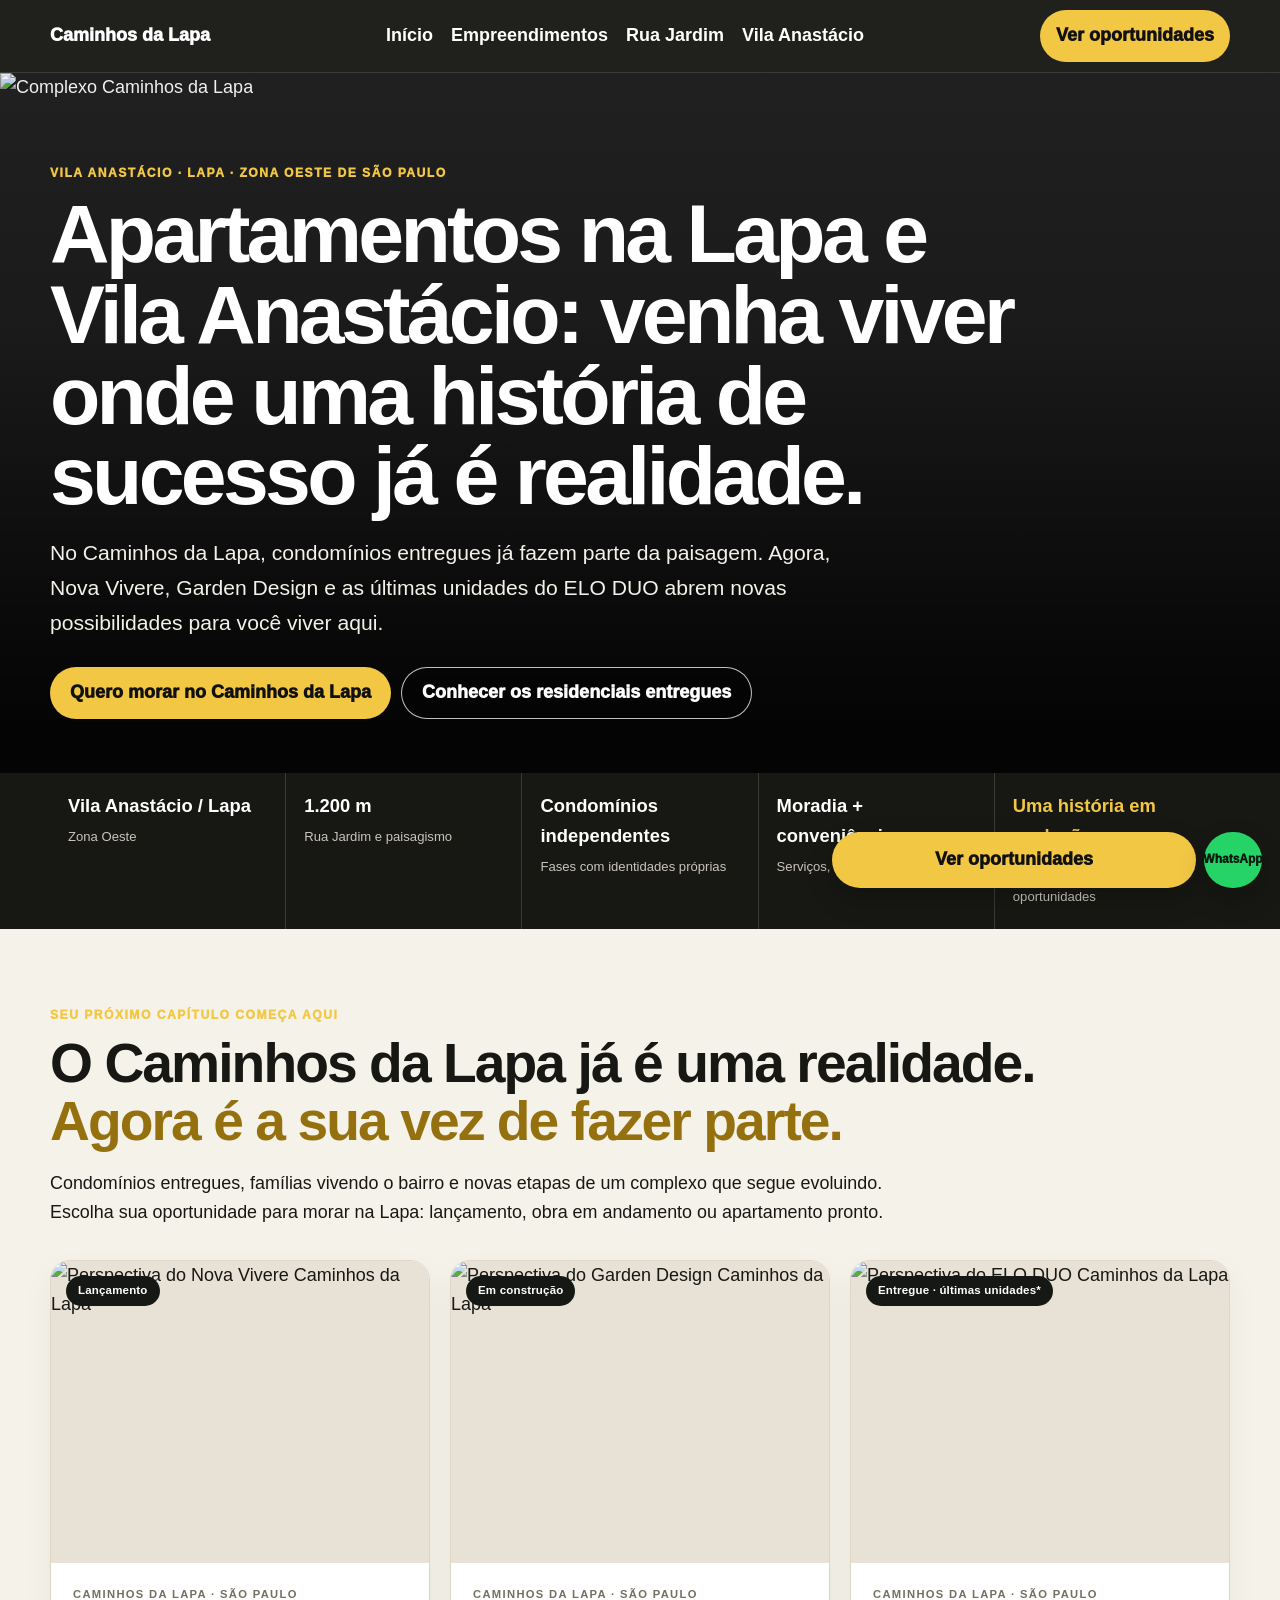
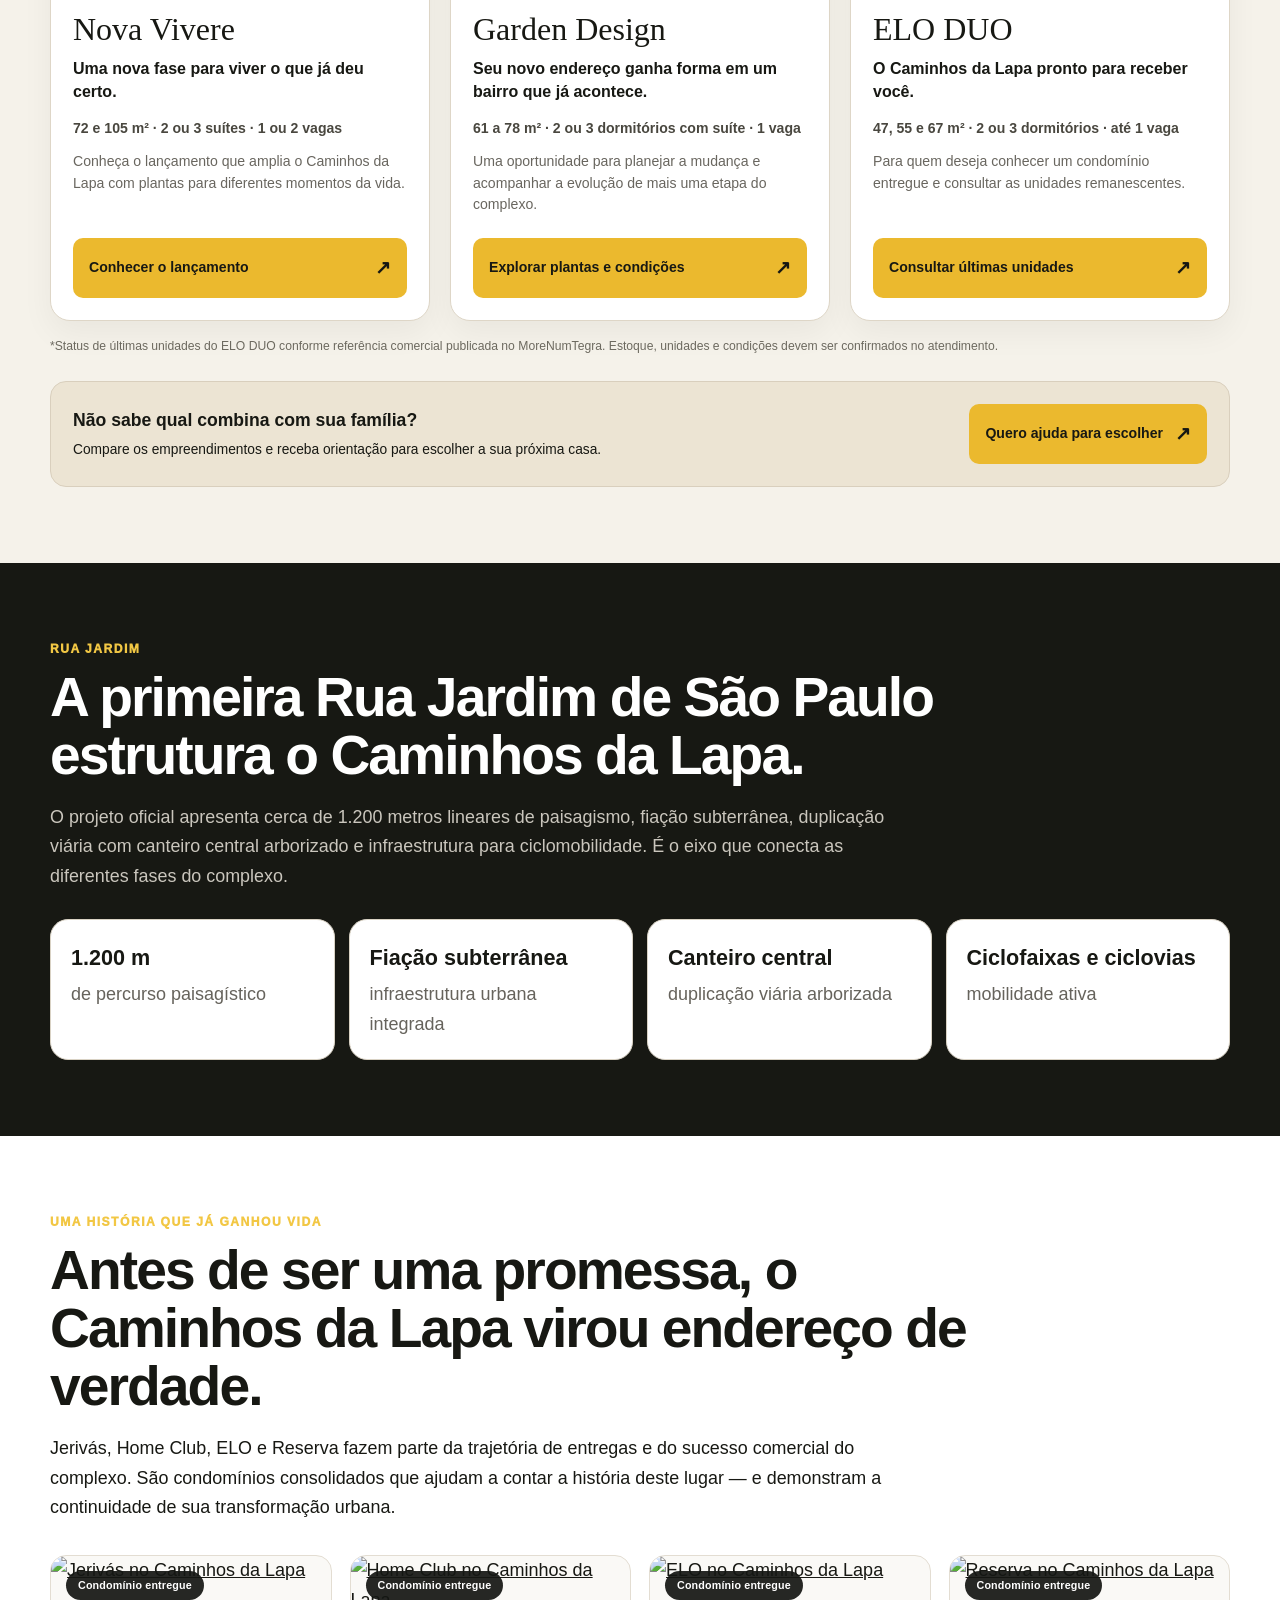
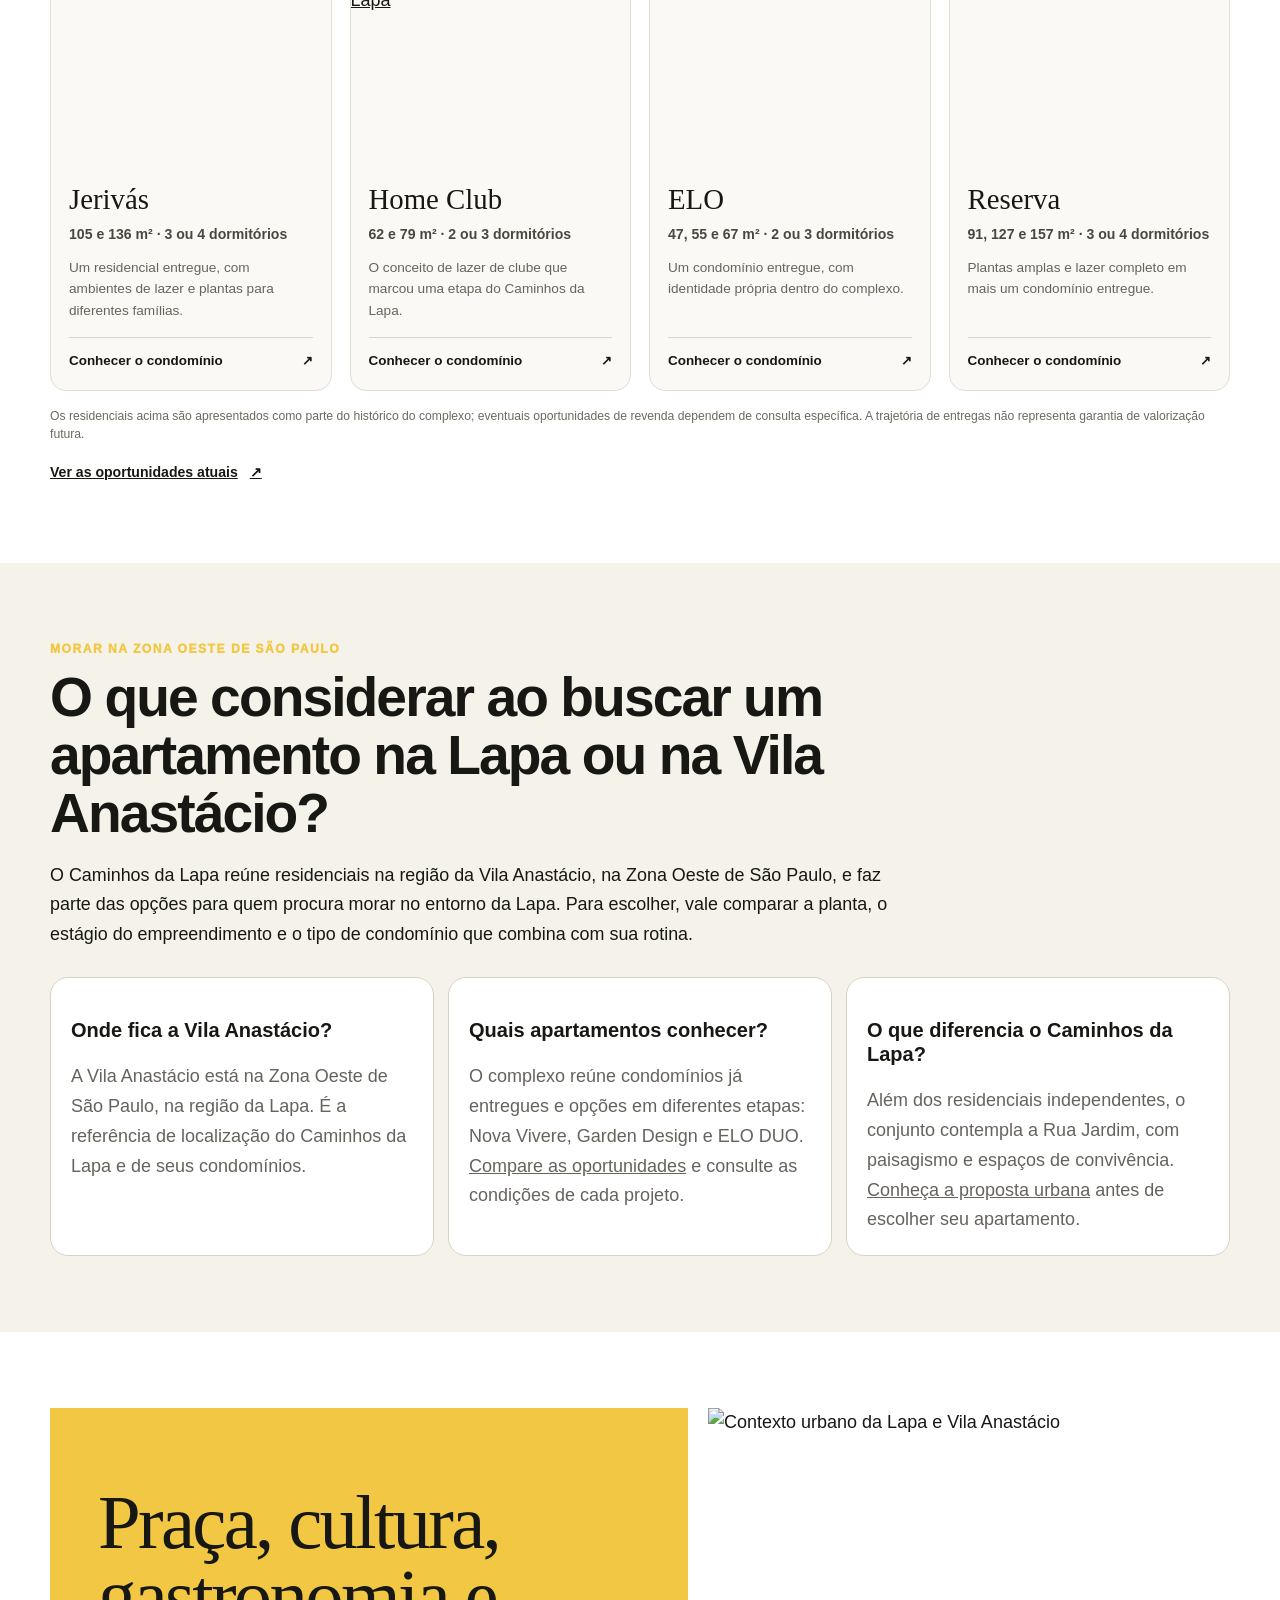
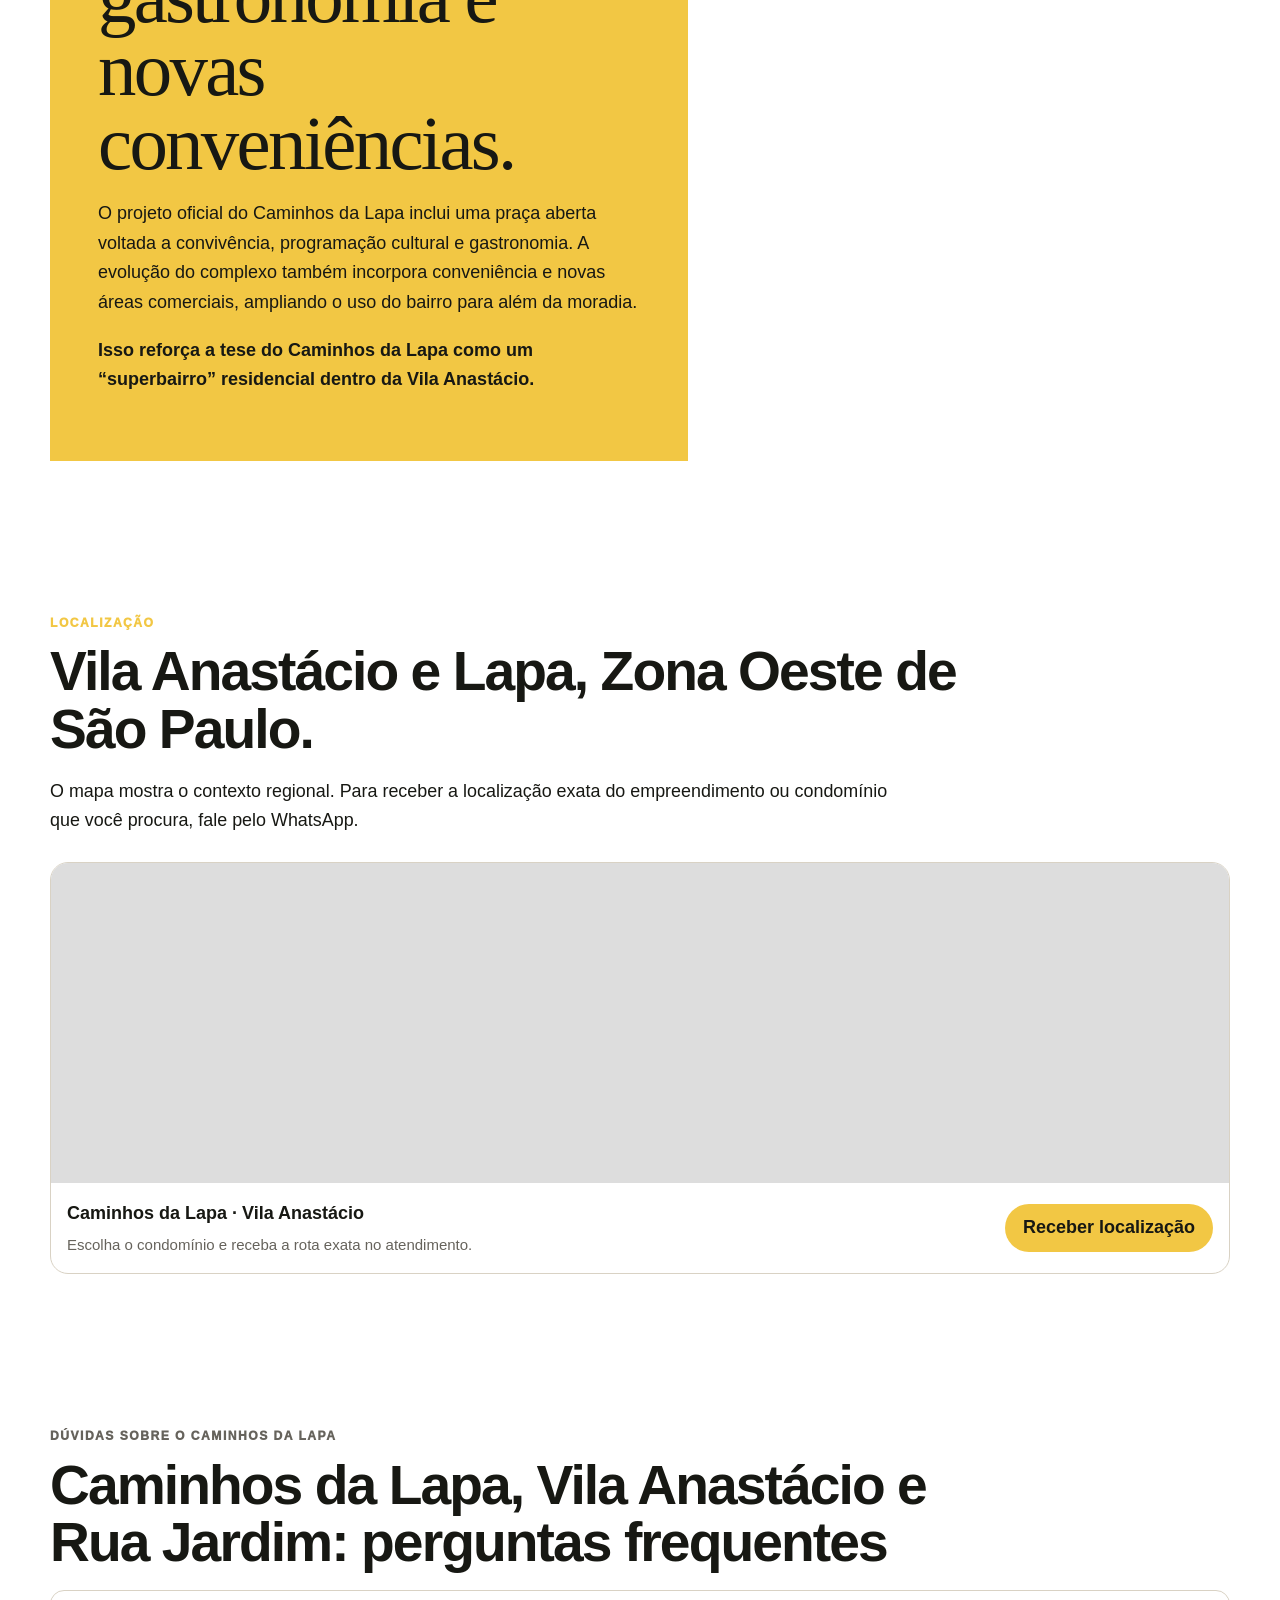
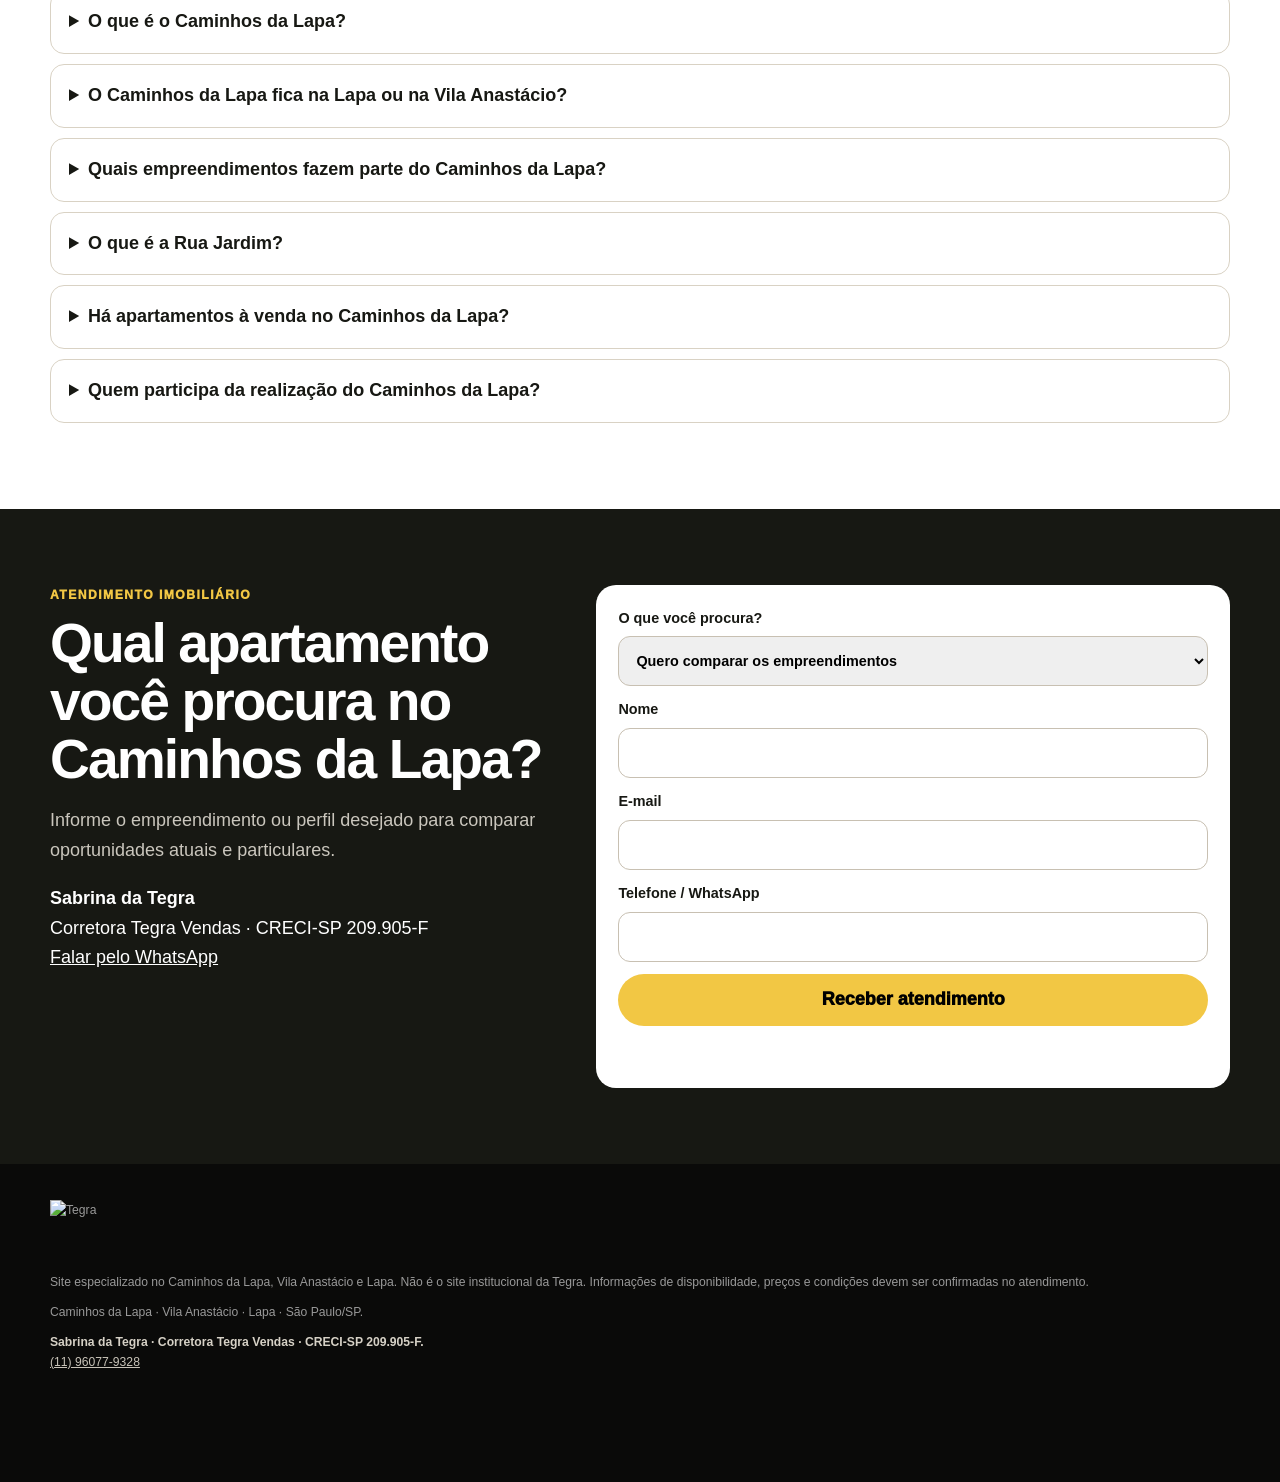
==== commit 8f5a719e: "feat(seo): replace internal search jargon with buyer-first Lapa answers" ====
--- a/index.html
+++ b/index.html
@@ -9,7 +9,7 @@
 <link rel="shortcut icon" href="/favicon.ico">
 <link rel="apple-touch-icon" sizes="180x180" href="/apple-touch-icon.png">
 <title>Apartamentos na Lapa e Vila Anastácio | Caminhos da Lapa</title>
-<meta name="description" content="Apartamentos na Lapa e Vila Anastácio no Caminhos da Lapa: complexo com Tegra, Helbor e Toledo Ferrari, Rua Jardim, condomínios entregues e oportunidades.">
+<meta name="description" content="Apartamentos na Lapa e Vila Anastácio no Caminhos da Lapa: conheça Nova Vivere, Garden Design, ELO DUO e condomínios entregues. Compare as opções.">
 <meta name="robots" content="index,follow,max-image-preview:large,max-snippet:-1,max-video-preview:-1">
 <link rel="canonical" href="https://www.caminhosdalapategra.com.br/">
 <meta property="og:type" content="website"><meta property="og:locale" content="pt_BR"><meta property="og:site_name" content="Caminhos da Lapa">
@@ -80,7 +80,7 @@
 <article class="cdl-legacy-card"><a class="cdl-legacy-media" href="/reserva/" aria-label="Conhecer Reserva"><img src="https://stracctegra.blob.core.windows.net/assets/EmpreendimentoVitrine/310/Imagem/c6db73af-e908-4299-972e-da0ad4436511.jpg" alt="Reserva no Caminhos da Lapa" loading="lazy" decoding="async" width="714" height="640"><span class="cdl-legacy-chip">Condomínio entregue</span></a><div class="cdl-legacy-copy"><h3>Reserva</h3><p class="cdl-card-details">91, 127 e 157 m² · 3 ou 4 dormitórios</p><p>Plantas amplas e lazer completo em mais um condomínio entregue.</p><a href="/reserva/">Conhecer o condomínio <span aria-hidden="true">↗</span></a></div></article>
 </div><p class="cdl-heritage-foot">Os residenciais acima são apresentados como parte do histórico do complexo; eventuais oportunidades de revenda dependem de consulta específica. A trajetória de entregas não representa garantia de valorização futura.</p><a class="cdl-secondary-link" href="#oportunidades">Ver as oportunidades atuais <span aria-hidden="true">↗</span></a></div></section>
 
-<section id="vila-anastacio" class="section" aria-labelledby="geo-title"><div class="wrap"><p class="eyebrow">Apartamento na Lapa e Vila Anastácio</p><h2 id="geo-title">Uma busca ampla merece uma visão completa do complexo.</h2><p class="lede">Para quem procura apartamento na Vila Anastácio ou apartamento na Lapa, a home do Caminhos da Lapa funciona como página principal de descoberta: daqui é possível comparar condomínios entregues, metragens, novas fases e oportunidades comerciais atuais sem misturar a identidade de cada projeto.</p><div class="feature-grid"><article class="feature"><h3>Vila Anastácio</h3><p>Busca local para quem prioriza morar neste eixo residencial da Zona Oeste.</p></article><article class="feature"><h3>Lapa</h3><p>Busca regional mais ampla para comparar mobilidade, comércio, serviços e diferentes opções residenciais.</p></article><article class="feature"><h3>Caminhos da Lapa</h3><p>Busca específica pelo complexo, sua Rua Jardim e seus condomínios.</p></article></div></div></section>
+<section id="vila-anastacio" class="section" aria-labelledby="geo-title"><div class="wrap"><p class="eyebrow">Morar na Zona Oeste de São Paulo</p><h2 id="geo-title">O que considerar ao buscar um apartamento na Lapa ou na Vila Anastácio?</h2><p class="lede">O Caminhos da Lapa reúne residenciais na região da Vila Anastácio, na Zona Oeste de São Paulo, e faz parte das opções para quem procura morar no entorno da Lapa. Para escolher, vale comparar a planta, o estágio do empreendimento e o tipo de condomínio que combina com sua rotina.</p><div class="feature-grid"><article class="feature"><h3>Onde fica a Vila Anastácio?</h3><p>A Vila Anastácio está na Zona Oeste de São Paulo, na região da Lapa. É a referência de localização do Caminhos da Lapa e de seus condomínios.</p></article><article class="feature"><h3>Quais apartamentos conhecer?</h3><p>O complexo reúne condomínios já entregues e opções em diferentes etapas: Nova Vivere, Garden Design e ELO DUO. <a href="#oportunidades">Compare as oportunidades</a> e consulte as condições de cada projeto.</p></article><article class="feature"><h3>O que diferencia o Caminhos da Lapa?</h3><p>Além dos residenciais independentes, o conjunto contempla a Rua Jardim, com paisagismo e espaços de convivência. <a href="#rua-jardim">Conheça a proposta urbana</a> antes de escolher seu apartamento.</p></article></div></div></section>
 
 <section class="section white" aria-labelledby="viva-title"><div class="wrap masterplan"><div class="masterplan-copy"><p class="eyebrow">Convivência e conveniência</p><h2 id="viva-title">Praça, cultura, gastronomia e novas conveniências.</h2><p>O projeto oficial do Caminhos da Lapa inclui uma praça aberta voltada a convivência, programação cultural e gastronomia. A evolução do complexo também incorpora conveniência e novas áreas comerciais, ampliando o uso do bairro para além da moradia.</p><p><strong>Isso reforça a tese do Caminhos da Lapa como um “superbairro” residencial dentro da Vila Anastácio.</strong></p></div><div class="masterplan-visual"><img src="https://stracctegra.blob.core.windows.net/assets/EmpreendimentoVitrine/317/Imagem/lapa1-1768586279771.jpg" alt="Contexto urbano da Lapa e Vila Anastácio" loading="lazy" decoding="async"></div></div></section>
 
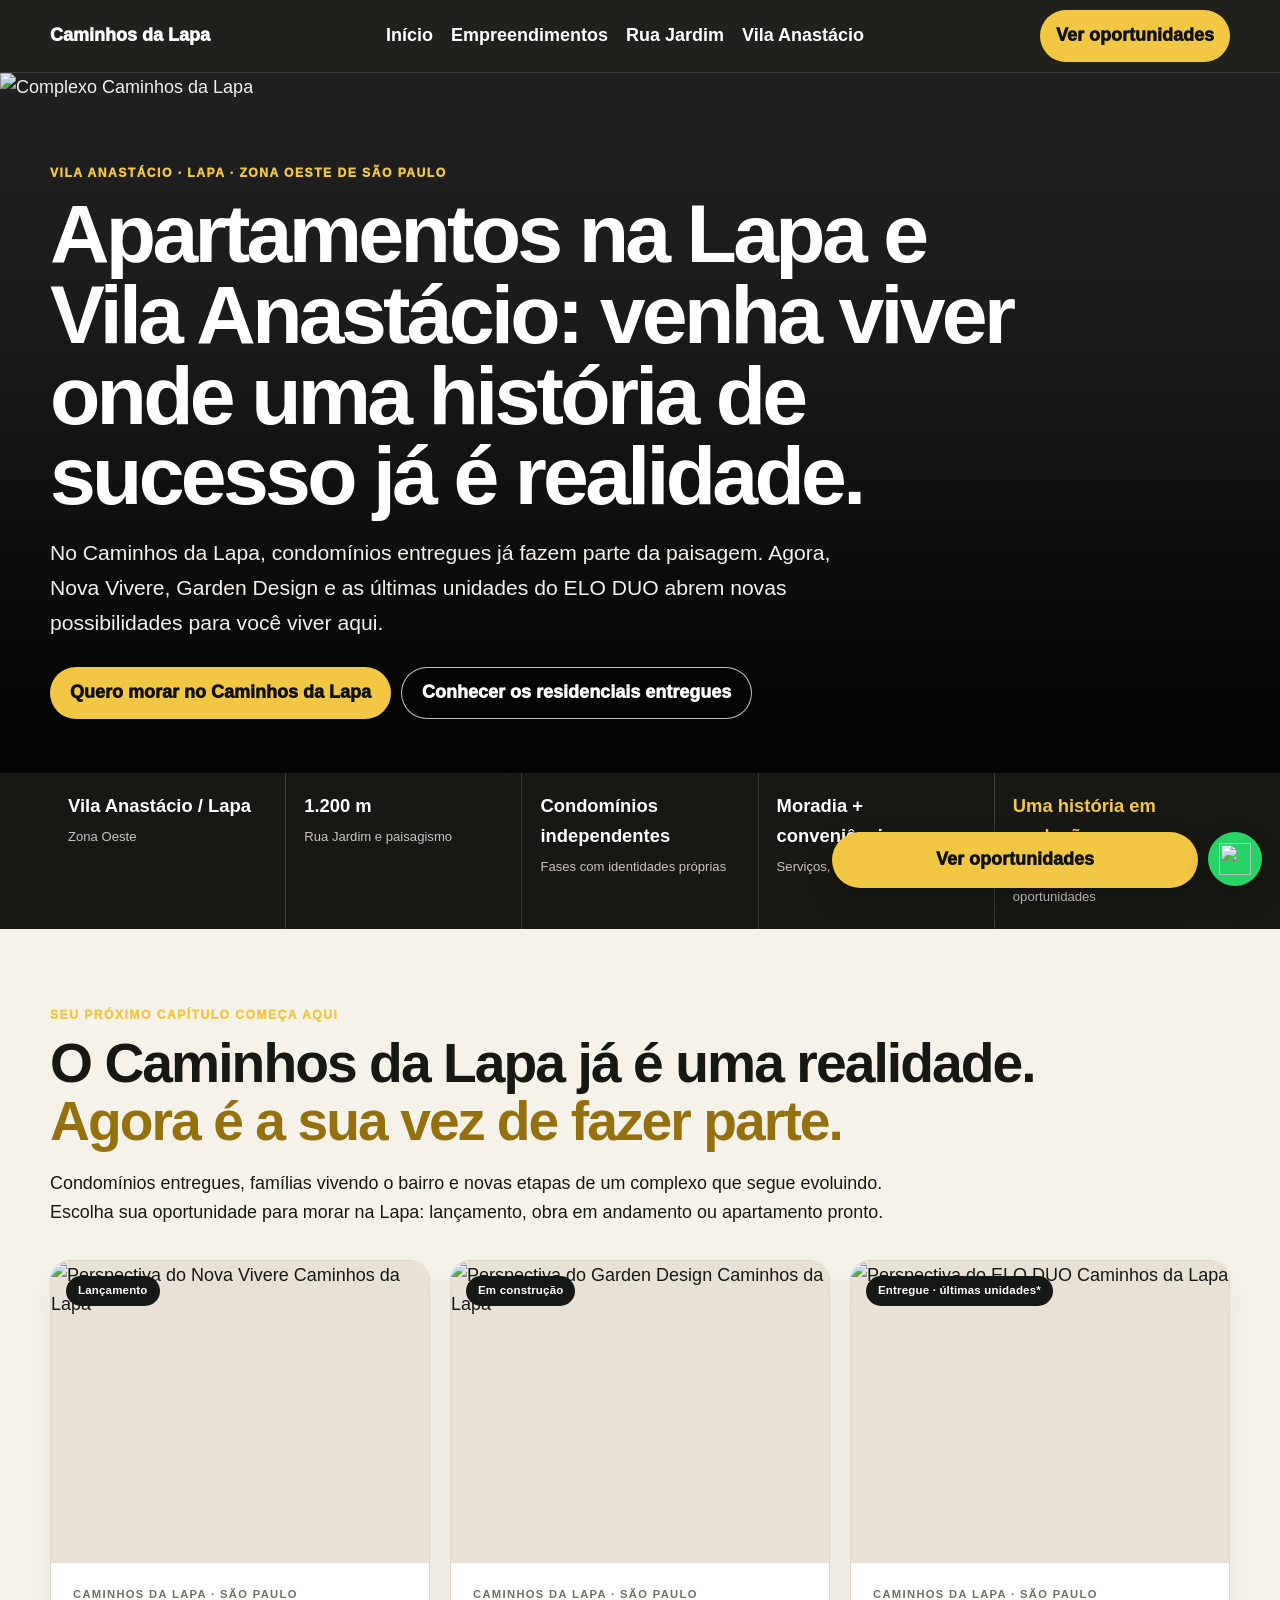
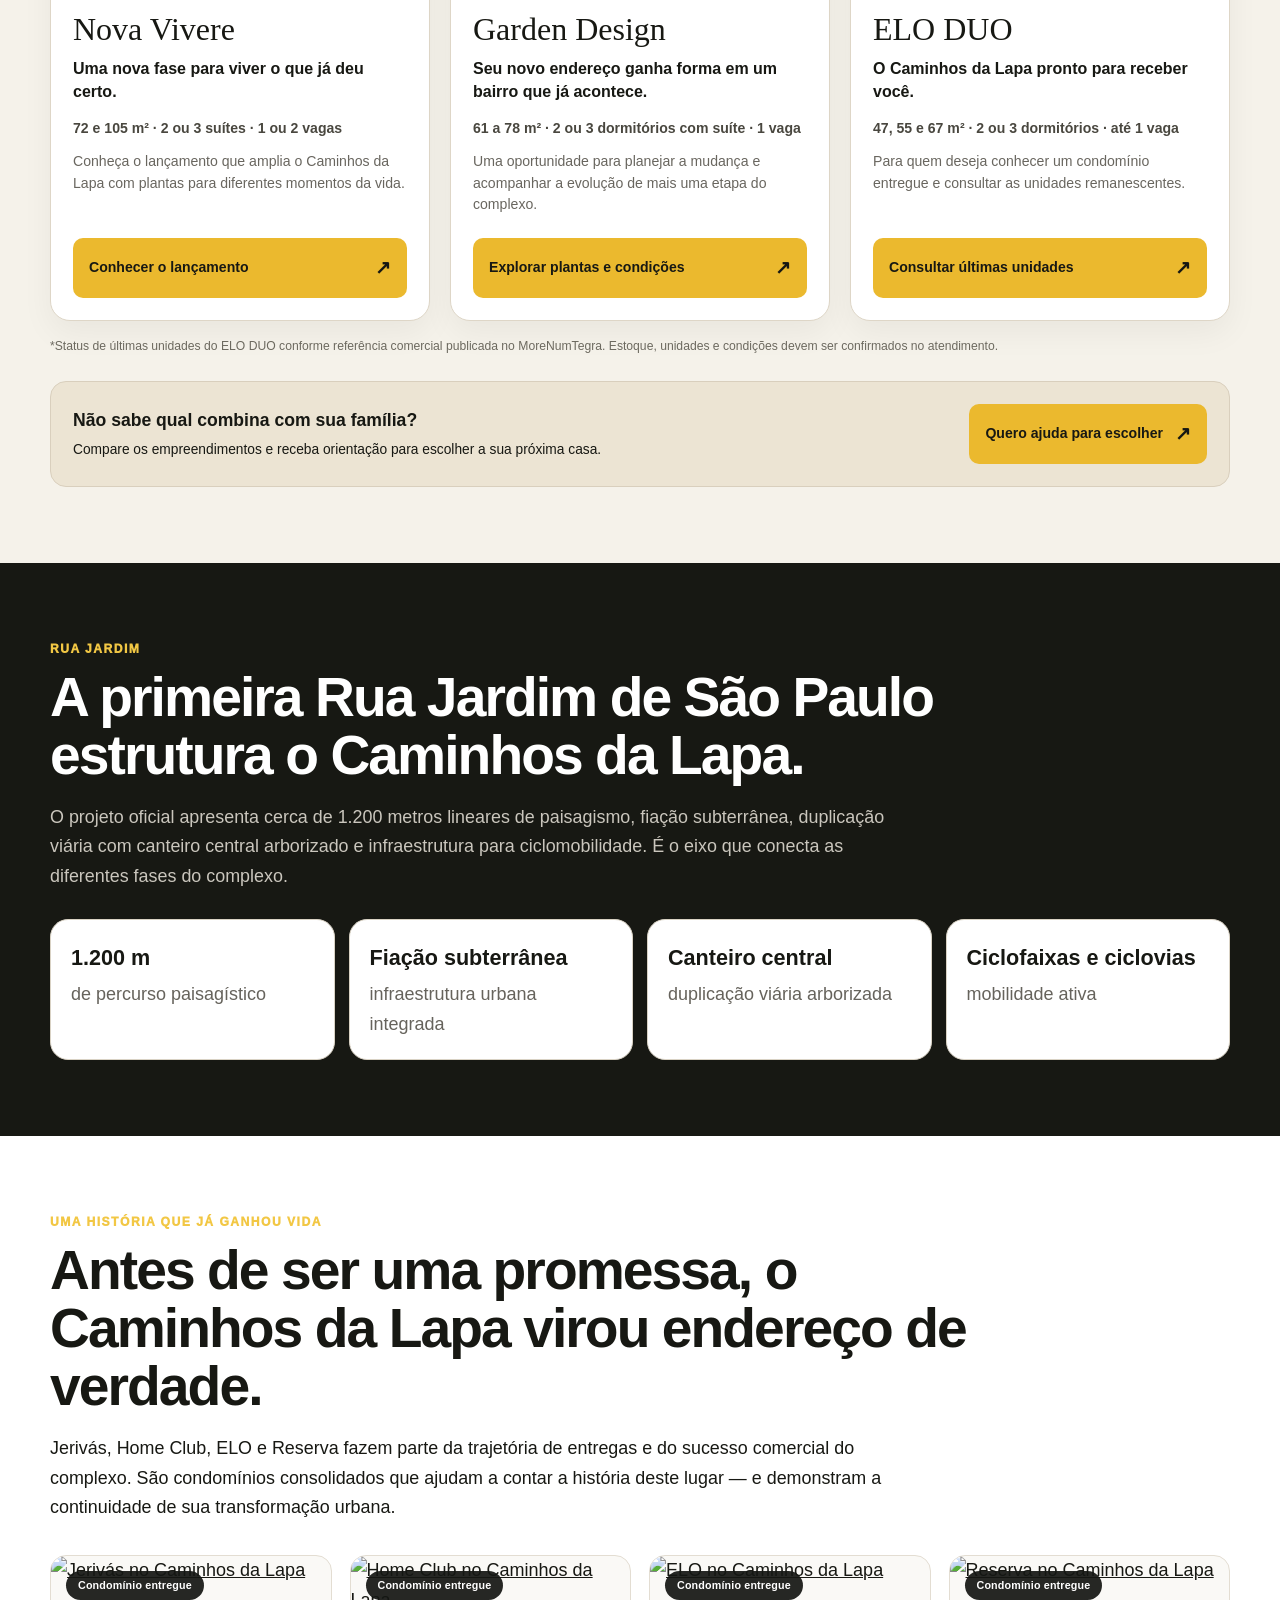
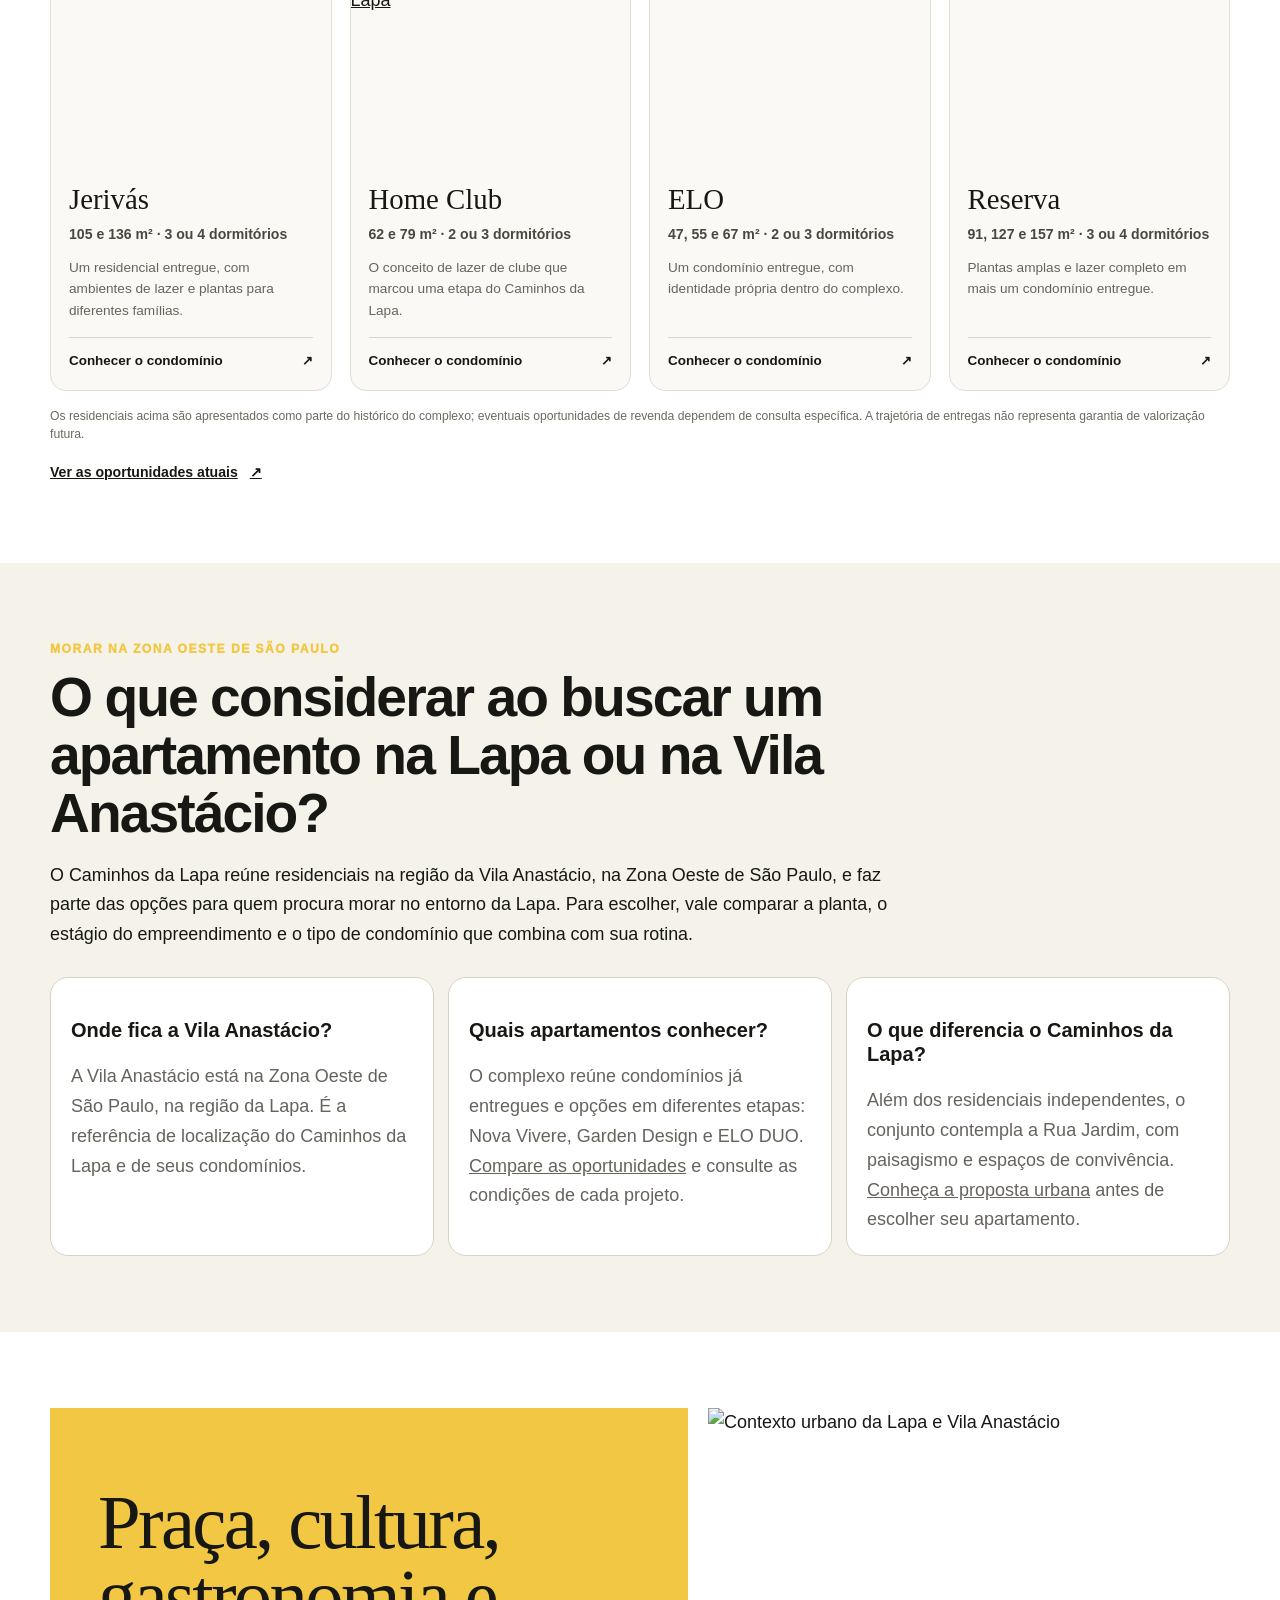
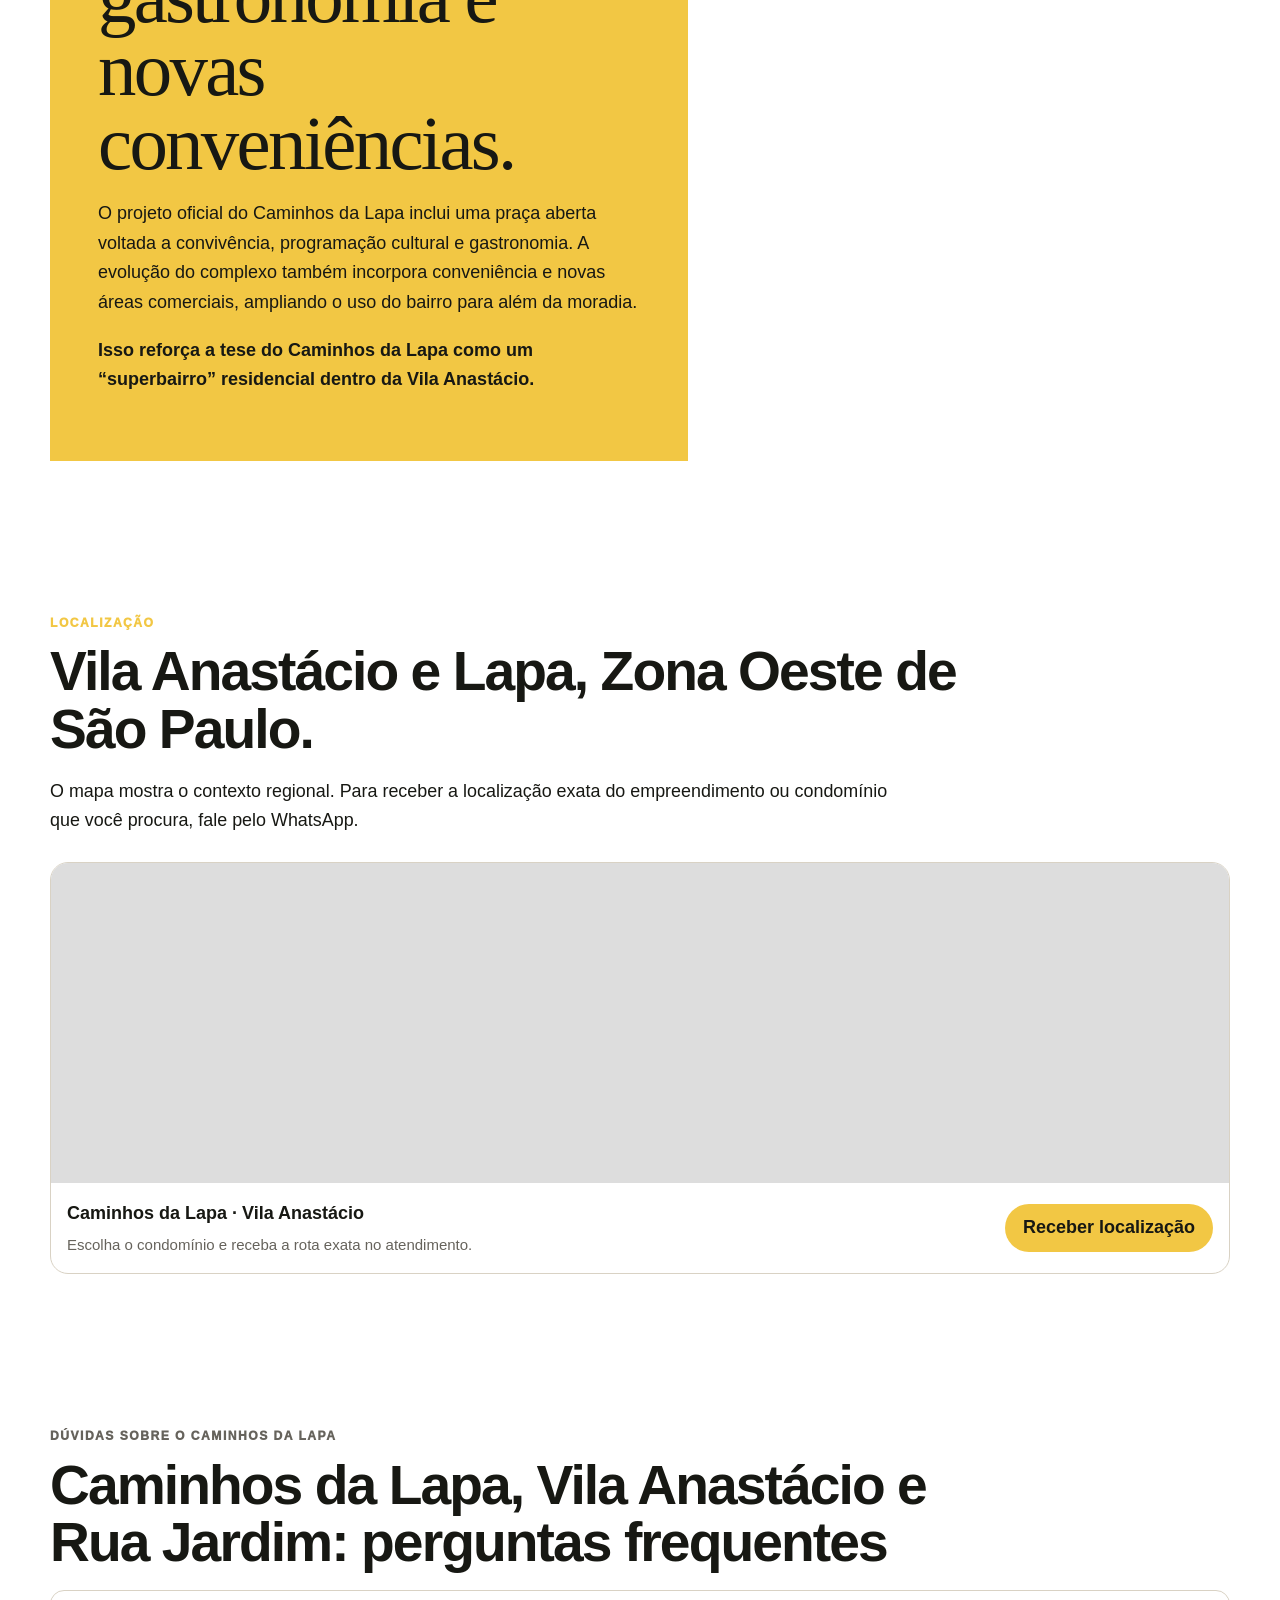
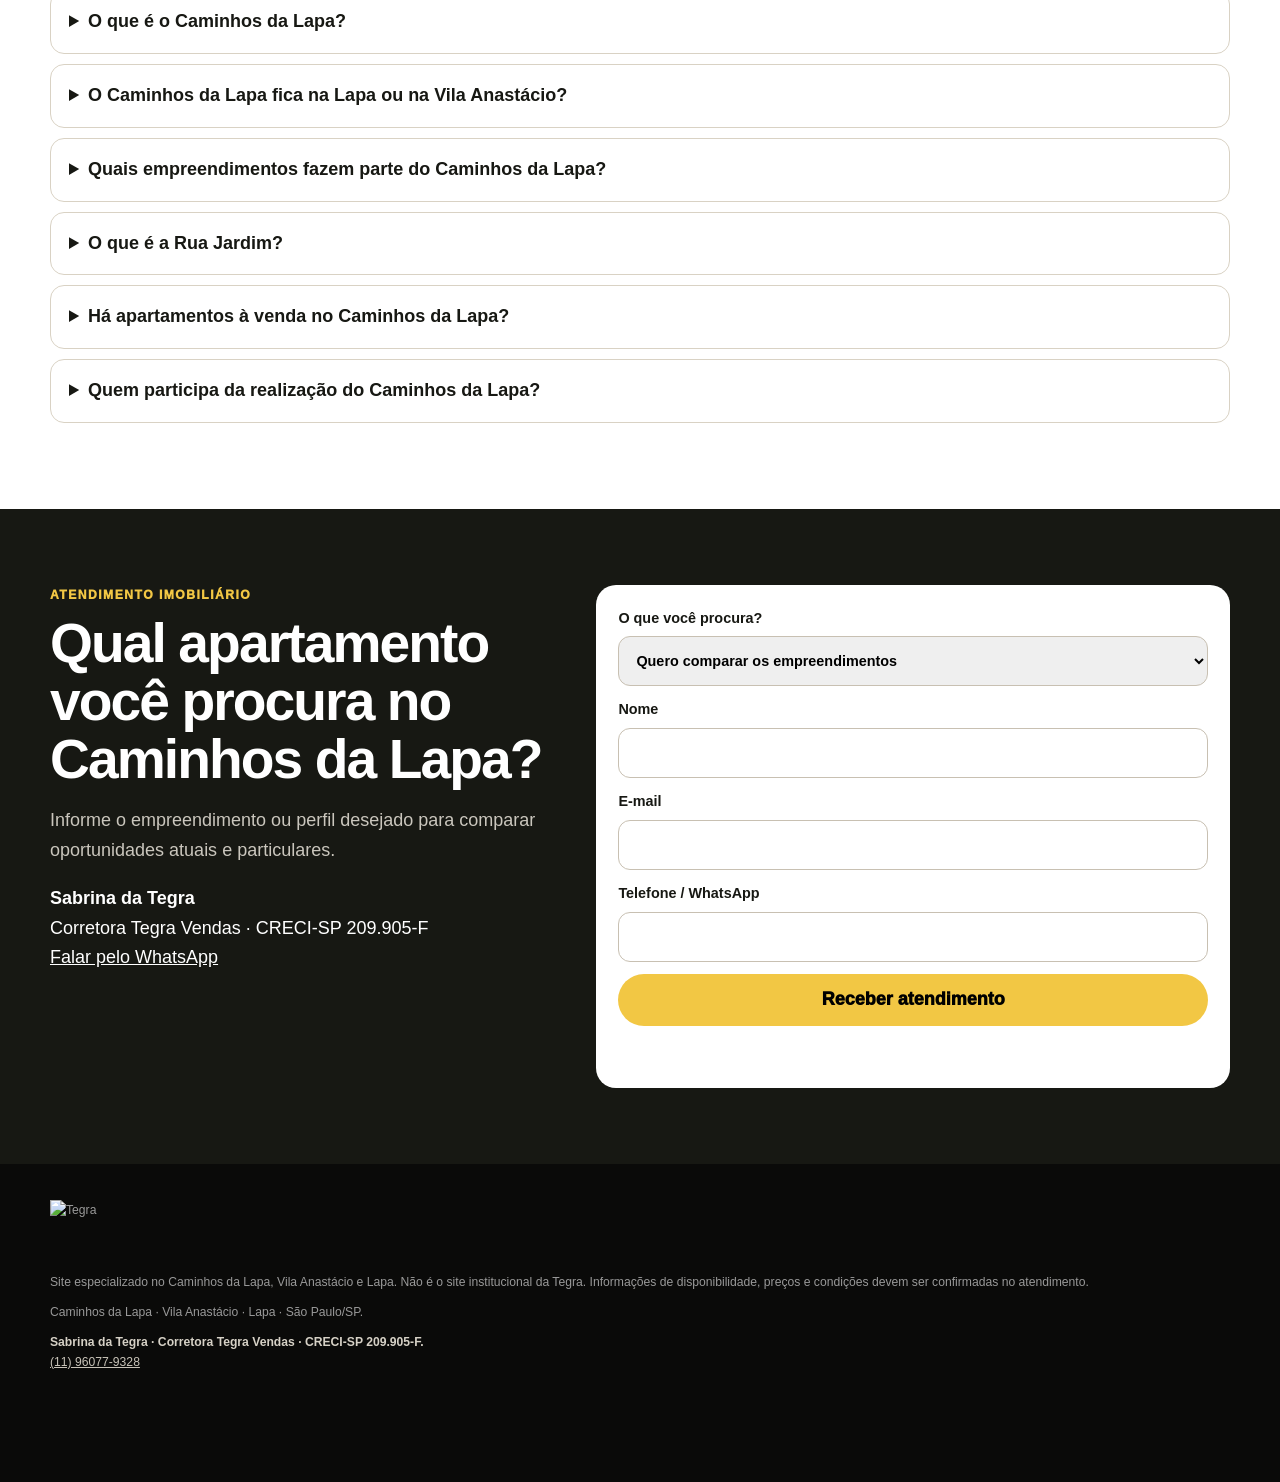
==== commit a8e2822f: "fix(ui): align homepage floating WhatsApp badge with canonical icon pattern" ====
--- a/index.html
+++ b/index.html
@@ -34,7 +34,7 @@
 .map{border:1px solid var(--line);border-radius:18px;overflow:hidden;background:#fff;margin-top:26px}.map iframe{width:100%;height:380px;border:0;display:block}.mapbar{padding:16px}.mapbar strong{display:block}
 .form-layout{display:grid;gap:28px}.form{background:#fff;color:#171813;border-radius:20px;padding:22px;display:grid;gap:12px}.field{display:grid;gap:6px;font-weight:800;font-size:.9rem}.field input,.field select{min-height:50px;border:1px solid #c8c0b2;border-radius:12px;padding:0 13px;font:inherit}.hidden{position:absolute;left:-9999px}.submit{border:0;border-radius:999px;min-height:52px;padding:0 24px;background:var(--yellow);font:inherit;font-weight:950;cursor:pointer}.form-note{font-size:.76rem;color:var(--muted)}.message{font-size:.88rem;font-weight:800}
 .faq details{background:#fff;border:1px solid var(--line);border-radius:14px;padding:16px 18px;margin:10px 0}.faq summary{cursor:pointer;font-weight:900}.faq p{color:var(--muted)}
-.legal{font-size:.78rem;color:#7b776f}.footer{background:#10110e;color:#d5d2ca;padding:42px 0 100px}.footer a{color:#fff}.quick{position:fixed;z-index:45;left:12px;right:12px;bottom:12px;display:grid;grid-template-columns:1fr 58px;gap:8px}.quick a{display:flex;align-items:center;justify-content:center;min-height:56px;border-radius:999px;text-decoration:none;font-weight:950;box-shadow:0 12px 28px rgba(0,0,0,.2)}.quick-main{background:var(--yellow);color:#111}.quick-wa{background:#25d366;color:#071b0e;font-size:.75rem}
+.legal{font-size:.78rem;color:#7b776f}.footer{background:#10110e;color:#d5d2ca;padding:42px 0 100px}.footer a{color:#fff}.quick{position:fixed;z-index:45;left:12px;right:12px;bottom:12px;display:grid;grid-template-columns:minmax(0,1fr) 54px;gap:10px}.quick a{display:flex;align-items:center;justify-content:center;min-height:56px;border-radius:999px;text-decoration:none;font-weight:950;box-shadow:0 12px 28px rgba(0,0,0,.2)}.quick-main{background:var(--yellow);color:#111}.quick-wa{width:54px;height:54px;min-height:54px!important;background:#25d366;color:#071b0e;flex:none}.quick-wa img{display:block;width:32px;height:32px;object-fit:contain}
 @media(min-width:760px){.menu{display:flex}.spec-grid{grid-template-columns:repeat(5,1fr)}.feature-grid{grid-template-columns:repeat(3,1fr)}.amenities{grid-template-columns:repeat(4,1fr)}.opportunity-grid{grid-template-columns:repeat(3,1fr)}.gallery-grid{grid-template-columns:repeat(4,1fr)}.gallery-item:first-child{grid-column:span 2;grid-row:span 2}.gallery-item:first-child img{height:100%;aspect-ratio:auto}.plant-grid{grid-template-columns:repeat(3,1fr)}.tour{grid-template-columns:1fr 1fr}.form-layout{grid-template-columns:.9fr 1.1fr}.quick{left:auto;right:18px;width:430px}}
 @media(prefers-reduced-motion:reduce){*{scroll-behavior:auto!important}}
 
@@ -89,7 +89,7 @@
 <section class="section white faq" aria-labelledby="home-faq-title"><div class="wrap"><p class="eyebrow">Dúvidas sobre o Caminhos da Lapa</p><h2 id="home-faq-title">Caminhos da Lapa, Vila Anastácio e Rua Jardim: perguntas frequentes</h2><details><summary>O que é o Caminhos da Lapa?</summary><p>É um complexo urbanístico residencial na Zona Oeste de São Paulo, formado por condomínios independentes e novas fases conectadas pela proposta da Rua Jardim.</p></details><details><summary>O Caminhos da Lapa fica na Lapa ou na Vila Anastácio?</summary><p>O complexo está associado à região da Vila Anastácio e da Lapa, na Zona Oeste de São Paulo. Esta página usa as duas referências geográficas para ajudar quem pesquisa a região.</p></details><details><summary>Quais empreendimentos fazem parte do Caminhos da Lapa?</summary><p>O site organiza Jerivás, Home Club, ELO, ELO DUO e Reserva como condomínios com páginas próprias, além de fases atuais como Nova Vivere e Garden Design.</p></details><details><summary>O que é a Rua Jardim?</summary><p>O portal oficial apresenta a Rua Jardim como um boulevard arborizado com cerca de 1.200 metros lineares de paisagismo, fiação subterrânea, canteiro central e infraestrutura para ciclomobilidade.</p></details><details><summary>Há apartamentos à venda no Caminhos da Lapa?</summary><p>Alguns condomínios entregues podem ter oportunidades particulares, enquanto fases atuais possuem atendimento comercial específico. Disponibilidade e condições devem ser confirmadas antes de qualquer proposta.</p></details><details><summary>Quem participa da realização do Caminhos da Lapa?</summary><p>O portal oficial apresenta Tegra, Helbor e Toledo Ferrari entre as empresas de realização e construção do complexo.</p></details></div></section><section id="contato" class="section dark" aria-labelledby="form-title"><div class="wrap form-layout"><div><p class="eyebrow">Atendimento imobiliário</p><h2 id="form-title">Qual apartamento você procura no Caminhos da Lapa?</h2><p class="muted">Informe o empreendimento ou perfil desejado para comparar oportunidades atuais e particulares.</p><p><strong>Sabrina da Tegra</strong><br>Corretora Tegra Vendas · CRECI-SP 209.905-F<br><a href="https://wa.me/5511960779328?text=Ol%C3%A1%2C%20quero%20conhecer%20as%20op%C3%A7%C3%B5es%20do%20Caminhos%20da%20Lapa." target="_blank" rel="noopener">Falar pelo WhatsApp</a></p></div><form class="form" data-cdl-form novalidate><input type="hidden" name="tenant_id" value="313"><input type="hidden" name="form_id" value="46"><input type="hidden" name="title" value="CaminhosDaLapaTegra"><label class="field">O que você procura?<select name="texto-livre" required><option>Quero comparar os empreendimentos</option><option>Jerivás</option><option>Home Club</option><option>ELO</option><option>ELO DUO</option><option>Reserva</option><option>Nova Vivere</option><option>Garden Design</option><option>Quero vender meu imóvel</option></select></label><label class="field">Nome<input name="nome" autocomplete="name" required></label><label class="field">E-mail<input name="email" type="email" autocomplete="email" required></label><label class="field">Telefone / WhatsApp<input name="telefone_display" type="tel" autocomplete="tel-national" required></label><button class="submit" type="submit">Receber atendimento</button><p class="message" data-status aria-live="polite"></p></form></div></section>
 </main>
 <footer class="footer-home"><div class="wrap footer-standard"><img src="https://s3-gdigital.s3.amazonaws.com/gdigital/313/Logo_Tegra_Amarelo%20666X375%20SemFundo.webp" alt="Tegra" width="96" height="54" loading="lazy"><p>Site especializado no Caminhos da Lapa, Vila Anastácio e Lapa. Não é o site institucional da Tegra. Informações de disponibilidade, preços e condições devem ser confirmadas no atendimento.</p><p>Caminhos da Lapa · Vila Anastácio · Lapa · São Paulo/SP.</p><p><strong>Sabrina da Tegra · Corretora Tegra Vendas · CRECI-SP 209.905-F.</strong><br><a href="tel:+5511960779328">(11) 96077-9328</a></p></div></footer>
-<div class="quick" aria-label="Ações rápidas"><a class="quick-main" href="#contato">Ver oportunidades</a><a class="quick-wa" href="https://wa.me/5511960779328?text=Ol%C3%A1%2C%20quero%20conhecer%20o%20Caminhos%20da%20Lapa." target="_blank" rel="noopener">WhatsApp</a></div>
+<div class="quick" aria-label="Ações rápidas"><a class="quick-main" href="#contato">Ver oportunidades</a><a class="quick-wa" href="https://wa.me/5511960779328?text=Ol%C3%A1%2C%20quero%20conhecer%20o%20Caminhos%20da%20Lapa." data-placement="floating" target="_blank" rel="noopener" aria-label="Conversar pelo WhatsApp"><img src="https://s3-gdigital.s3.amazonaws.com/gdigital/313/whatsapp-removebg.webp" alt="" width="32" height="32" aria-hidden="true"></a></div>
 <script>
 (()=>{"use strict";
 const page="home",project="Caminhos da Lapa",endpoint="https://back.gdigital.com.br/form/register",prod=["caminhosdalapategra.com.br","www.caminhosdalapategra.com.br"];
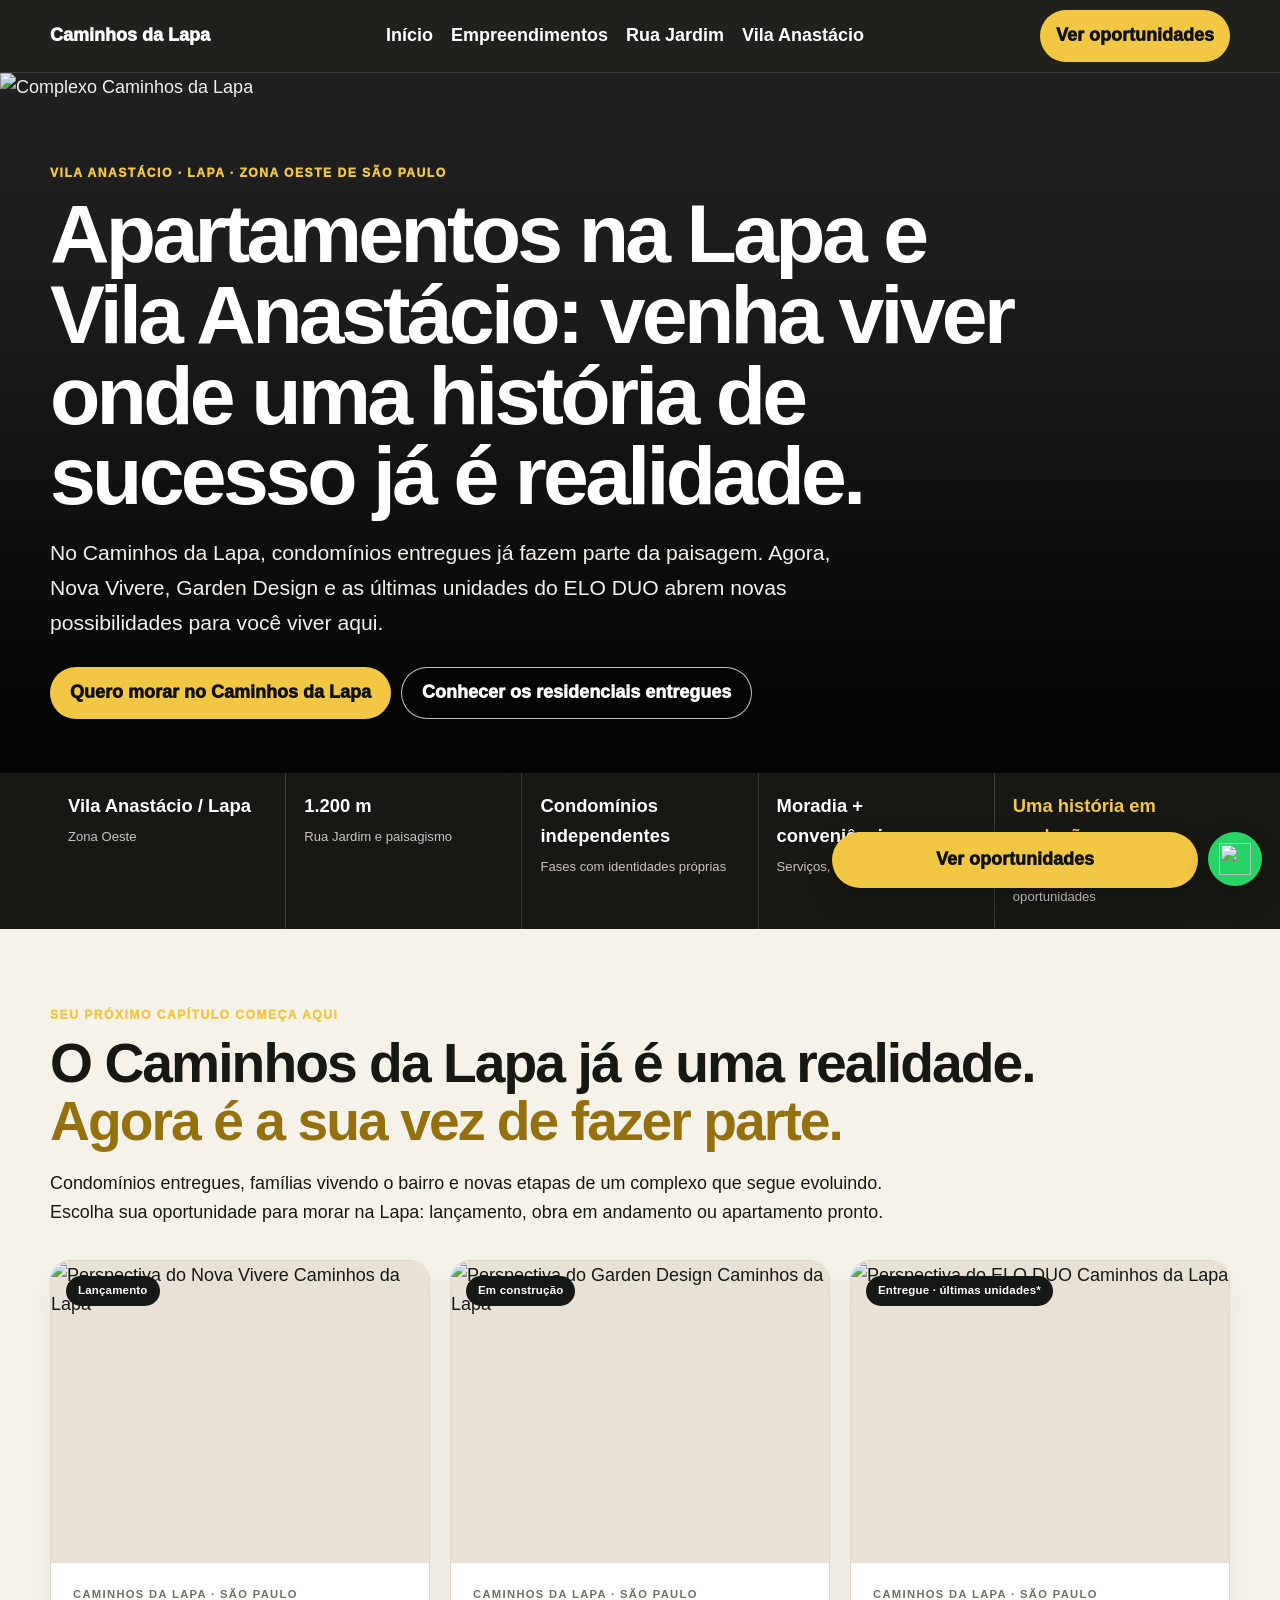
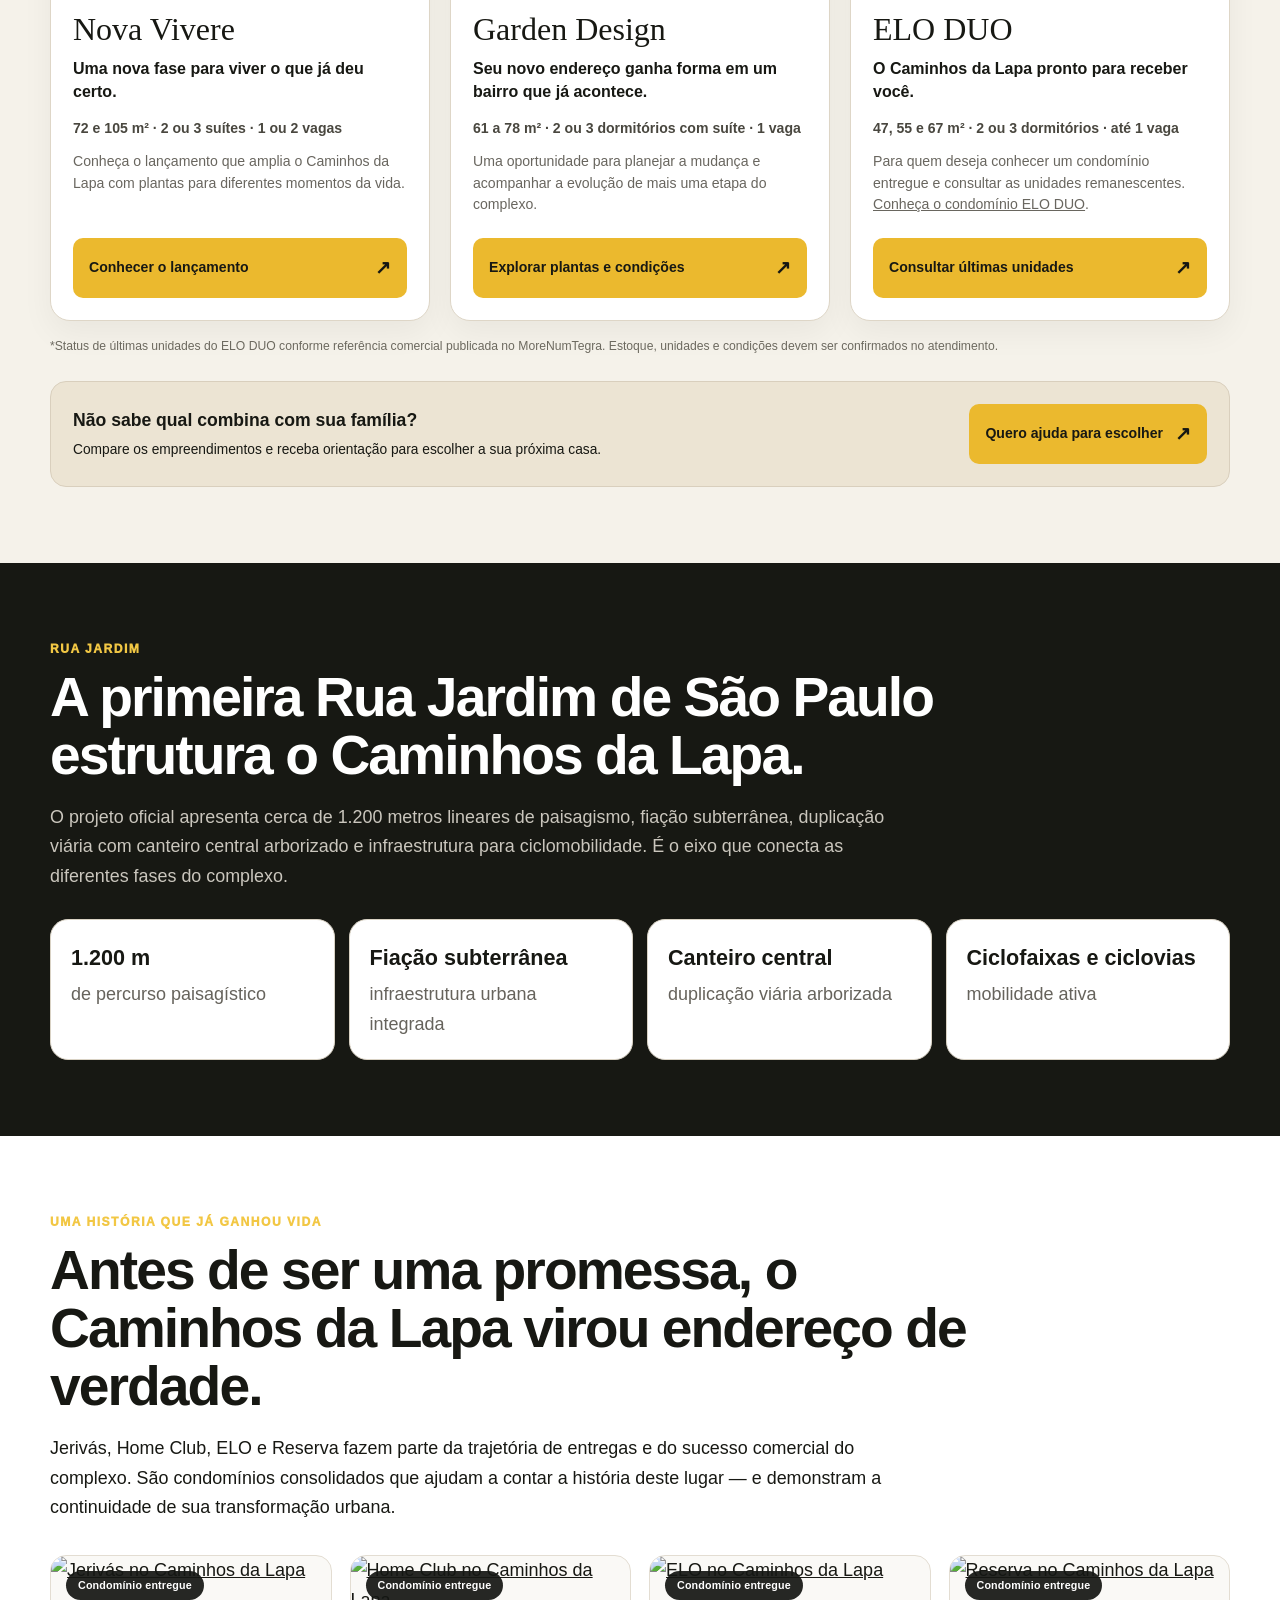
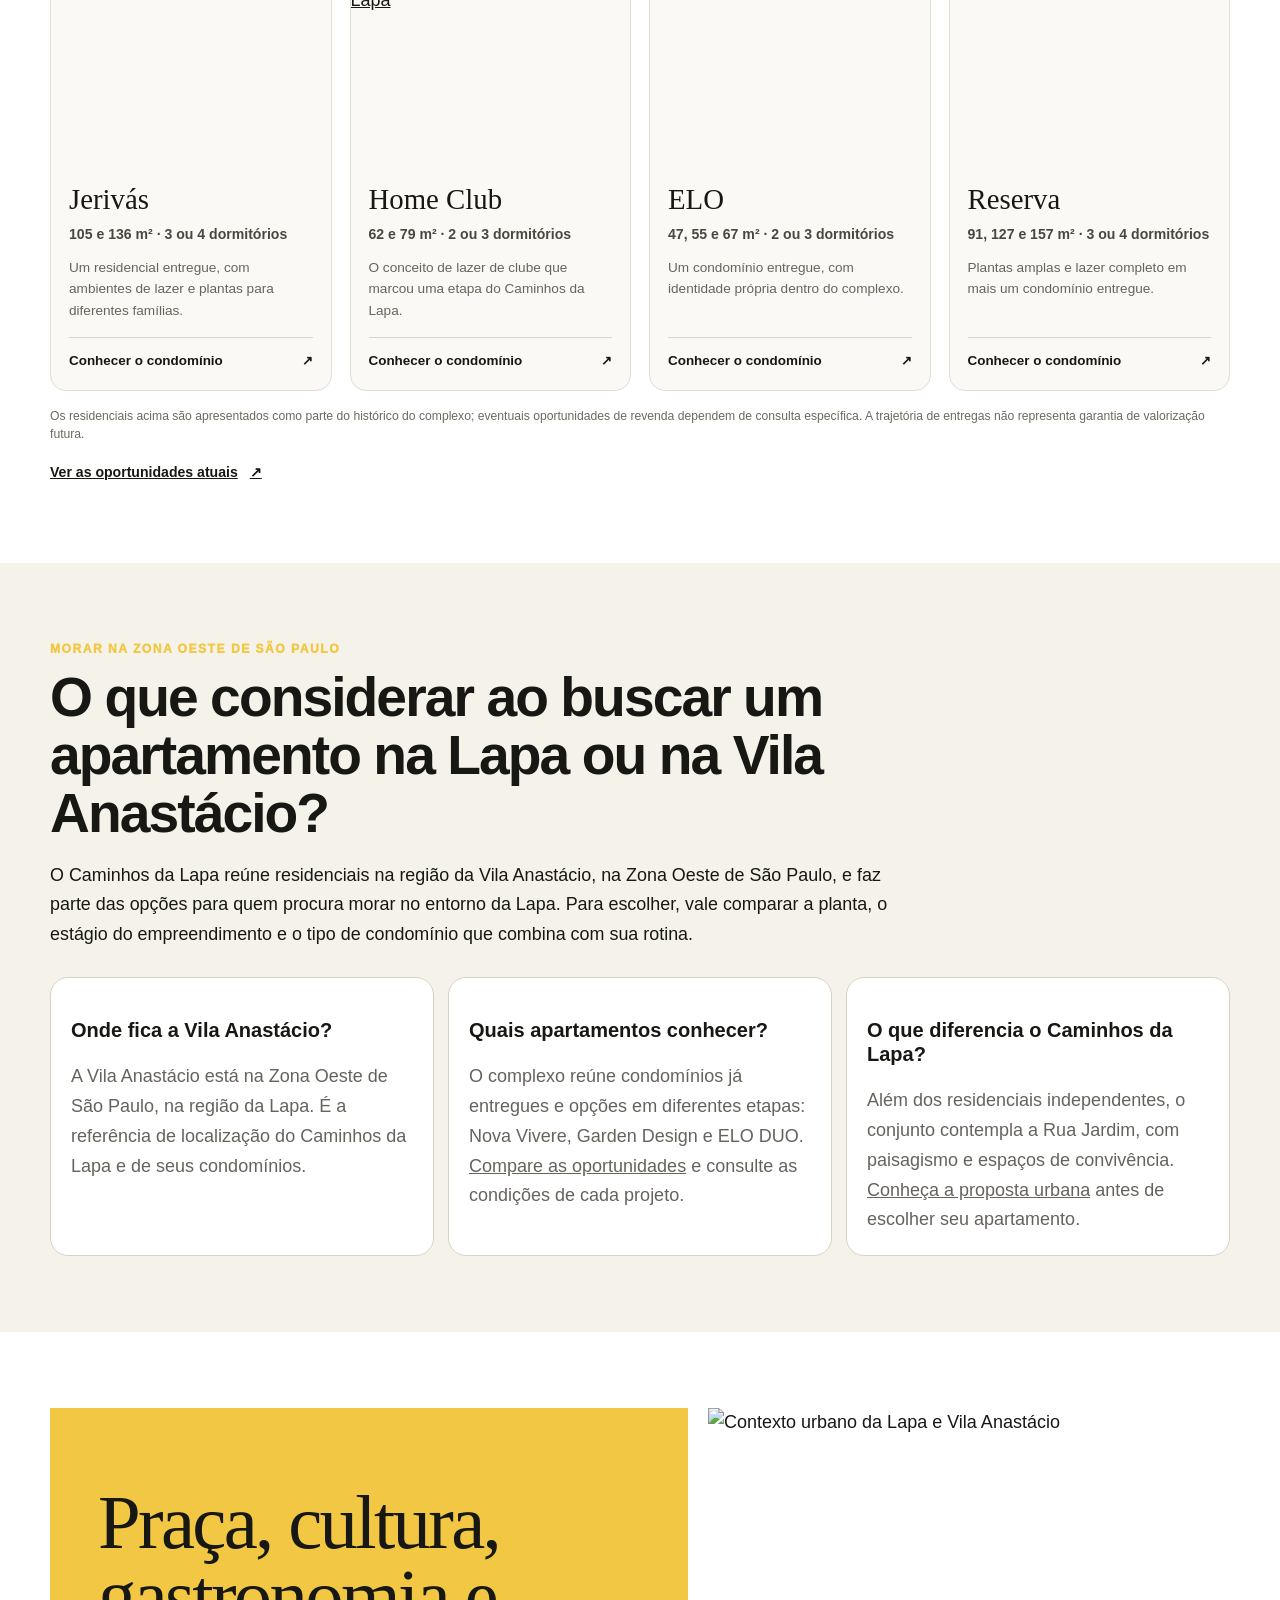
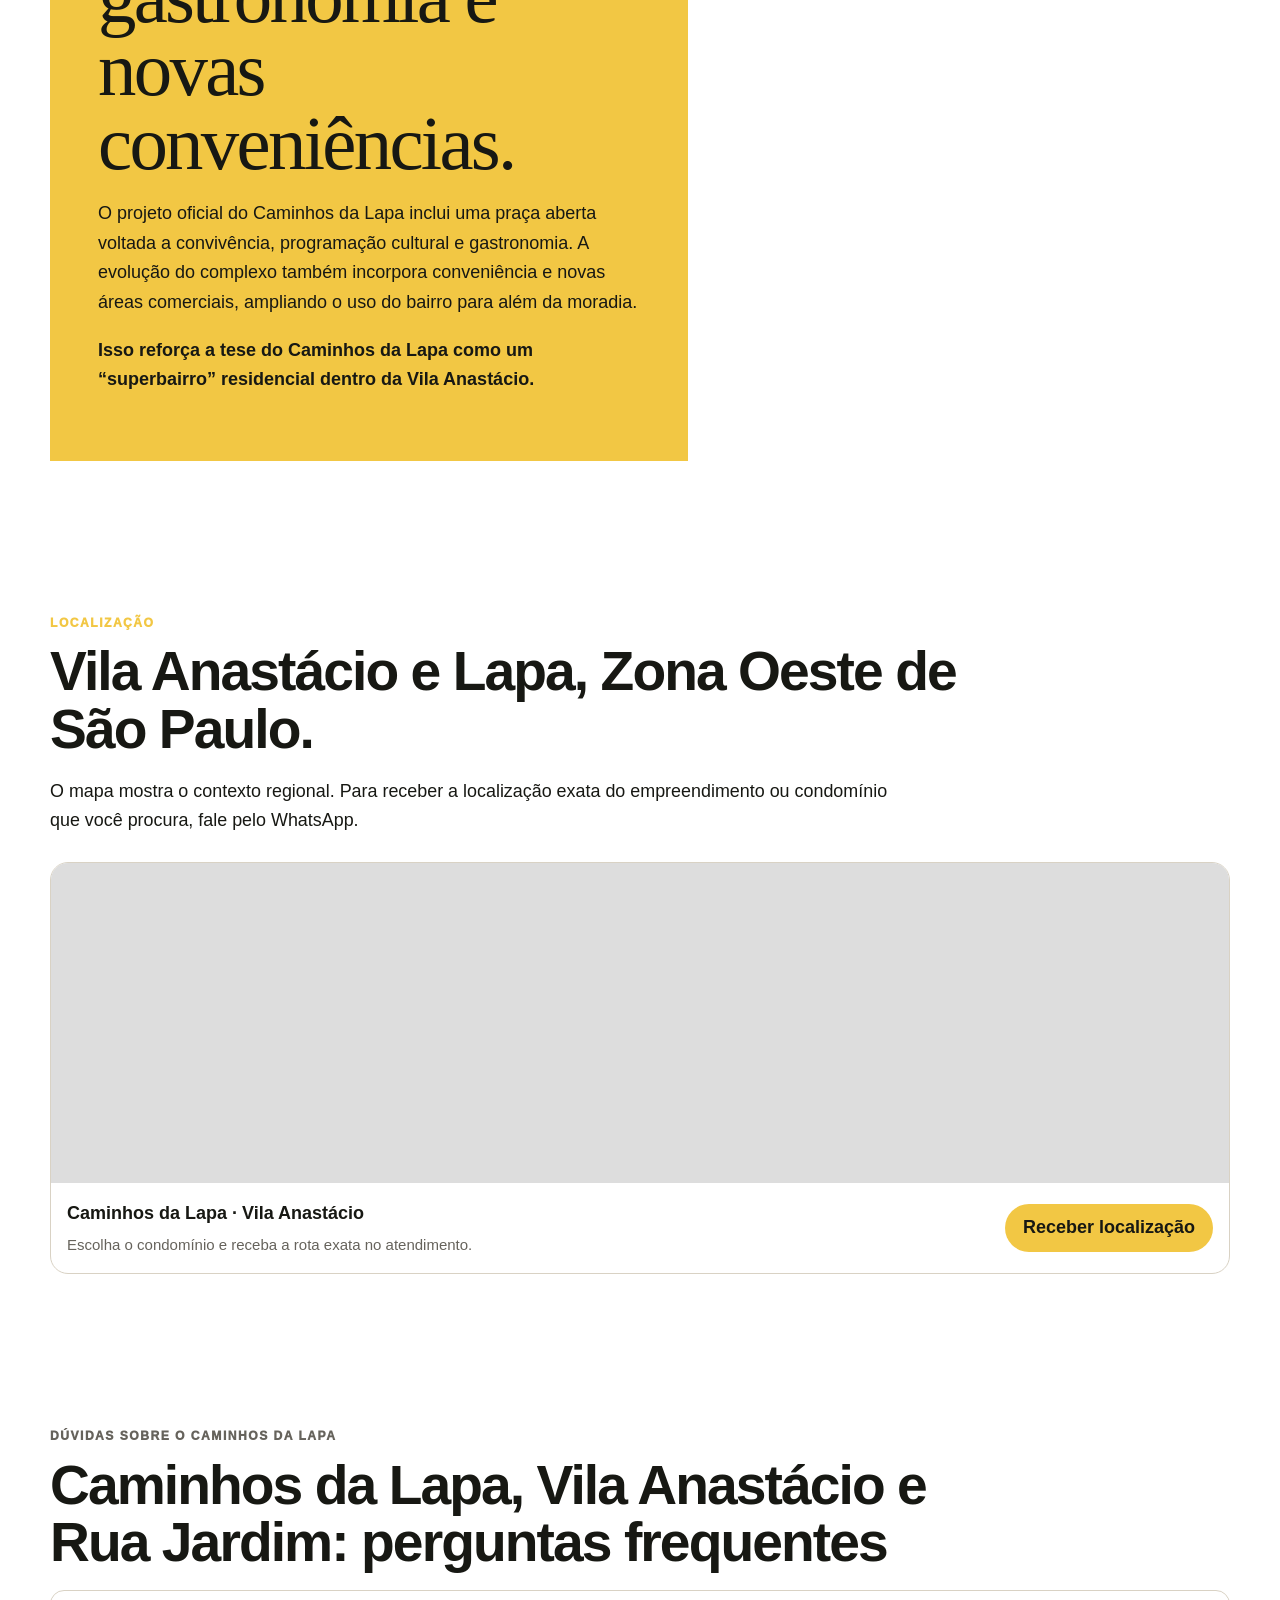
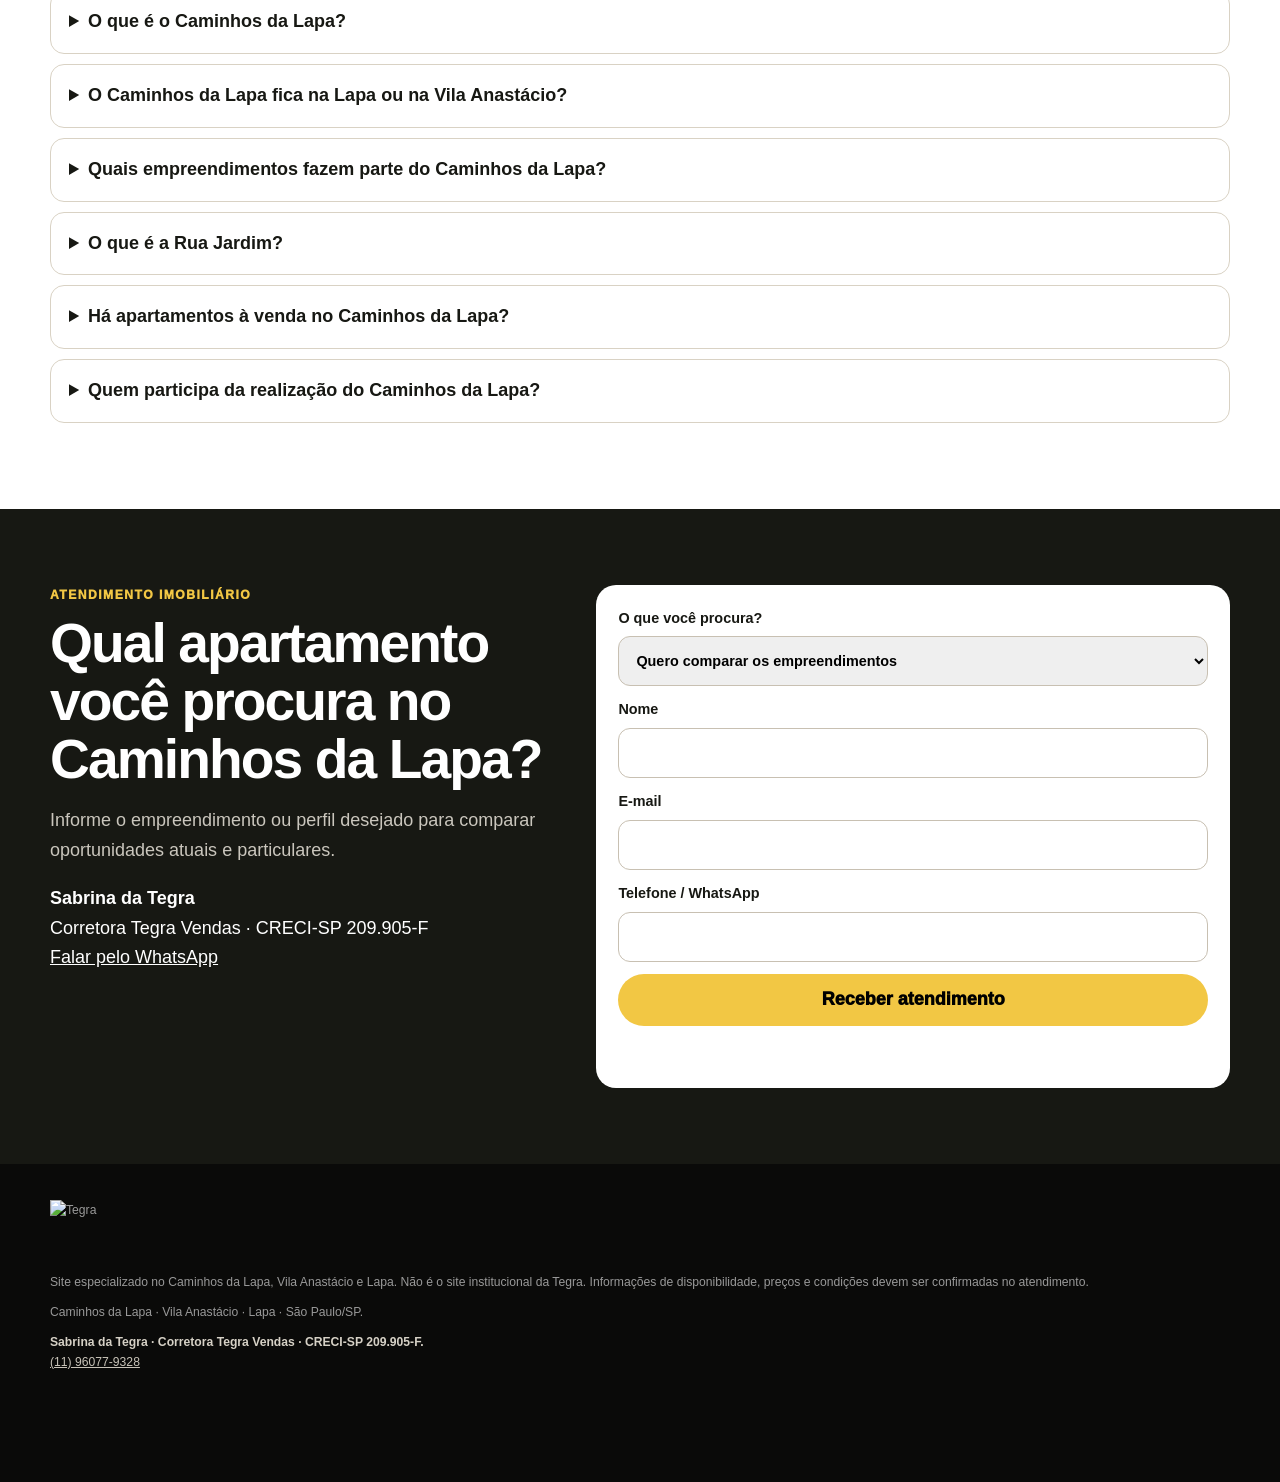
==== commit 8adfbbf4: "fix(seo): expose ELO DUO entity link beside commercial handoff" ====
--- a/index.html
+++ b/index.html
@@ -55,7 +55,7 @@
 .cdl-commercial{background:#f5f2ea}.cdl-section-intro{max-width:1000px;margin-bottom:32px}.cdl-section-intro h2{max-width:1040px}.cdl-section-intro h2 em{font-style:normal;color:#95700e}.cdl-spotlight-grid{display:grid;grid-template-columns:repeat(3,minmax(0,1fr));gap:20px}.cdl-spotlight-card{display:flex;flex-direction:column;background:#fff;border:1px solid #ded6c7;border-radius:20px;overflow:hidden;box-shadow:0 12px 32px rgba(20,20,18,.05)}.cdl-card-media{position:relative;overflow:hidden;background:#e7e1d6}.cdl-card-media img{width:100%;aspect-ratio:5/4;object-fit:cover;display:block}.cdl-chip,.cdl-legacy-chip{position:absolute;left:15px;top:15px;padding:8px 12px;border-radius:100px;background:#161815;color:#fff;font-size:.72rem;line-height:1.2;font-weight:850;letter-spacing:.015em}.cdl-card-body{padding:22px;display:flex;flex-direction:column;flex:1}.cdl-card-location{font-size:.7rem!important;letter-spacing:.12em;text-transform:uppercase;color:#756f62!important;font-weight:900;margin:0 0 8px!important}.cdl-card-body h3{font:400 clamp(1.8rem,2.5vw,2.45rem)/1.08 Georgia,serif;margin:0 0 12px}.cdl-card-headline{font-size:1rem;font-weight:800;line-height:1.42;margin:0 0 14px}.cdl-card-details{font-size:.88rem;line-height:1.5;font-weight:800;color:#49473f;margin:0 0 12px}.cdl-card-description{font-size:.88rem;line-height:1.55;color:#69665f;flex:1;margin:0 0 22px}.cdl-card-cta,.cdl-commercial-bottom a{display:flex;align-items:center;justify-content:space-between;gap:12px;text-decoration:none;background:#ebb92e;color:#171813;padding:14px 16px;min-height:52px;border-radius:10px;font-weight:850;font-size:.88rem}.cdl-card-cta span,.cdl-commercial-bottom a span{font-size:1.2rem}.cdl-commercial-note,.cdl-heritage-foot{font-size:.76rem;line-height:1.5;color:#6c695f;margin:16px 0 0}.cdl-commercial-bottom{display:flex;align-items:center;justify-content:space-between;gap:20px;margin-top:26px;padding:22px;border:1px solid #d9cfbd;border-radius:16px;background:#ece4d3}.cdl-commercial-bottom div{display:grid;gap:4px}.cdl-commercial-bottom strong{font-size:1.1rem}.cdl-commercial-bottom span{font-size:.86rem}.cdl-commercial-bottom a{flex:0 0 auto}.cdl-legacy-section{background:#fff}.cdl-legacy-grid{display:grid;grid-template-columns:repeat(4,minmax(0,1fr));gap:18px}.cdl-legacy-card{background:#faf9f6;border:1px solid #e3ddd2;border-radius:16px;overflow:hidden;display:flex;flex-direction:column}.cdl-legacy-media{display:block;position:relative;overflow:hidden}.cdl-legacy-media img{width:100%;aspect-ratio:4/3;object-fit:cover;display:block}.cdl-legacy-chip{background:rgba(20,22,19,.92);font-size:.67rem}.cdl-legacy-copy{padding:18px;display:flex;flex-direction:column;flex:1}.cdl-legacy-copy h3{font:400 1.8rem/1.1 Georgia,serif;margin:0 0 9px}.cdl-legacy-copy p:not(.cdl-card-details){font-size:.85rem;line-height:1.55;color:#68645b;margin:0 0 16px;flex:1}.cdl-legacy-copy a{font-size:.84rem;font-weight:900;text-decoration:none;border-top:1px solid #ddd7cb;padding-top:12px;display:flex;justify-content:space-between}.cdl-secondary-link{font-size:.88rem;font-weight:900;display:inline-flex;gap:12px;margin-top:18px}.cdl-commercial :focus-visible,.cdl-legacy-section :focus-visible{outline:3px solid #a77700;outline-offset:4px}
 @media(max-width:980px){.cdl-spotlight-grid{grid-template-columns:repeat(2,minmax(0,1fr))}.cdl-legacy-grid{grid-template-columns:repeat(2,minmax(0,1fr))}}@media(max-width:620px){.cdl-spotlight-grid,.cdl-legacy-grid{grid-template-columns:1fr}.cdl-commercial,.cdl-legacy-section{padding:54px 0}.cdl-card-body{padding:20px}.cdl-card-media img{aspect-ratio:16/11}.cdl-commercial-bottom{align-items:stretch;flex-direction:column}.cdl-commercial-bottom a{width:100%}.cdl-section-intro h2{font-size:clamp(2rem,8vw,3rem)}}
 </style>
-<script type="application/ld+json">{"@context":"https://schema.org","@graph":[{"@type":"WebSite","@id":"https://www.caminhosdalapategra.com.br/#website","url":"https://www.caminhosdalapategra.com.br/","name":"Caminhos da Lapa","inLanguage":"pt-BR"},{"@type":"WebPage","@id":"https://www.caminhosdalapategra.com.br/#webpage","url":"https://www.caminhosdalapategra.com.br/","name":"Apartamentos na Lapa e Vila Anastácio | Caminhos da Lapa","description":"Apartamentos na Lapa e Vila Anastácio no Caminhos da Lapa: complexo com Tegra, Helbor e Toledo Ferrari, Rua Jardim, condomínios entregues e oportunidades.","isPartOf":{"@id":"https://www.caminhosdalapategra.com.br/#website"},"primaryImageOfPage":{"@id":"https://www.caminhosdalapategra.com.br/#hero"},"about":{"@id":"https://www.caminhosdalapategra.com.br/#place"},"inLanguage":"pt-BR","mainEntity":[{"@id":"https://www.caminhosdalapategra.com.br/#place"},{"@id":"https://www.caminhosdalapategra.com.br/#empreendimentos"}]},{"@type":"ImageObject","@id":"https://www.caminhosdalapategra.com.br/#hero","contentUrl":"https://s3-gdigital.s3.amazonaws.com/gdigital/313/Caminhos%20da%20lapa%20-%20Elo%20Duo%20-%20630x1126%20-%20Complexo.webp","caption":"Caminhos da Lapa"},{"@type":"Place","@id":"https://www.caminhosdalapategra.com.br/#place","name":"Caminhos da Lapa","description":"Complexo residencial na região da Vila Anastácio/Lapa, Zona Oeste de São Paulo, formado por condomínios independentes e conectado pela Rua Jardim.","address":{"@type":"PostalAddress","addressLocality":"São Paulo","addressRegion":"SP","addressCountry":"BR"},"additionalProperty":[{"@type":"PropertyValue","name":"Rua Jardim","value":"aprox. 1.200 m lineares de paisagismo"},{"@type":"PropertyValue","name":"Infraestrutura urbana","value":"fiação subterrânea, canteiro central arborizado e ciclomobilidade"}]},{"@type":"ItemList","@id":"https://www.caminhosdalapategra.com.br/#empreendimentos","name":"Empreendimentos do Caminhos da Lapa","itemListElement":[{"@type":"ListItem","position":1,"name":"Jerivás","url":"https://www.caminhosdalapategra.com.br/jerivas/"},{"@type":"ListItem","position":2,"name":"Home Club","url":"https://www.caminhosdalapategra.com.br/home-club/"},{"@type":"ListItem","position":3,"name":"ELO","url":"https://www.caminhosdalapategra.com.br/elo/"},{"@type":"ListItem","position":4,"name":"ELO DUO","url":"https://www.caminhosdalapategra.com.br/eloduo/"},{"@type":"ListItem","position":5,"name":"Reserva","url":"https://www.caminhosdalapategra.com.br/reserva/"},{"@type":"ListItem","position":6,"name":"Nova Vivere","url":"https://www.moretegra.com.br/empreendimentos/nova-vivere/"},{"@type":"ListItem","position":7,"name":"Garden Design","url":"https://www.moretegra.com.br/empreendimentos/garden-design/"}]},{"@type":"FAQPage","@id":"https://www.caminhosdalapategra.com.br/#faq","mainEntity":[{"@type":"Question","name":"O que é o Caminhos da Lapa?","acceptedAnswer":{"@type":"Answer","text":"É um complexo urbanístico residencial na Zona Oeste de São Paulo, formado por condomínios independentes e novas fases conectadas pela proposta da Rua Jardim."}},{"@type":"Question","name":"O Caminhos da Lapa fica na Lapa ou na Vila Anastácio?","acceptedAnswer":{"@type":"Answer","text":"O complexo está associado à região da Vila Anastácio e da Lapa, na Zona Oeste de São Paulo."}},{"@type":"Question","name":"Quais empreendimentos fazem parte do Caminhos da Lapa?","acceptedAnswer":{"@type":"Answer","text":"O site organiza Jerivás, Home Club, ELO, ELO DUO e Reserva como condomínios com páginas próprias, além de fases atuais como Nova Vivere e Garden Design."}},{"@type":"Question","name":"O que é a Rua Jardim?","acceptedAnswer":{"@type":"Answer","text":"O portal oficial apresenta a Rua Jardim como um boulevard arborizado com cerca de 1.200 metros lineares de paisagismo, fiação subterrânea, canteiro central e infraestrutura para ciclomobilidade."}},{"@type":"Question","name":"Há apartamentos à venda no Caminhos da Lapa?","acceptedAnswer":{"@type":"Answer","text":"Alguns condomínios entregues podem ter oportunidades particulares, enquanto fases atuais possuem atendimento comercial específico. Disponibilidade e condições devem ser confirmadas."}},{"@type":"Question","name":"Quem participa da realização do Caminhos da Lapa?","acceptedAnswer":{"@type":"Answer","text":"O portal oficial apresenta Tegra, Helbor e Toledo Ferrari entre as empresas de realização e construção do complexo."}}]}]}</script>
+<script type="application/ld+json">{"@context":"https://schema.org","@graph":[{"@type":"WebSite","@id":"https://www.caminhosdalapategra.com.br/#website","url":"https://www.caminhosdalapategra.com.br/","name":"Caminhos da Lapa","inLanguage":"pt-BR"},{"@type":"CollectionPage","@id":"https://www.caminhosdalapategra.com.br/#webpage","url":"https://www.caminhosdalapategra.com.br/","name":"Apartamentos na Lapa e Vila Anastácio | Caminhos da Lapa","description":"Apartamentos na Lapa e Vila Anastácio no Caminhos da Lapa: complexo com Tegra, Helbor e Toledo Ferrari, Rua Jardim, condomínios entregues e oportunidades.","isPartOf":{"@id":"https://www.caminhosdalapategra.com.br/#website"},"primaryImageOfPage":{"@id":"https://www.caminhosdalapategra.com.br/#hero"},"about":{"@id":"https://www.caminhosdalapategra.com.br/#place"},"inLanguage":"pt-BR","mainEntity":{"@id":"https://www.caminhosdalapategra.com.br/#empreendimentos"},"mentions":[{"@id":"https://www.caminhosdalapategra.com.br/#atendimento-imobiliario"}]},{"@type":"ImageObject","@id":"https://www.caminhosdalapategra.com.br/#hero","contentUrl":"https://s3-gdigital.s3.amazonaws.com/gdigital/313/Caminhos%20da%20lapa%20-%20Elo%20Duo%20-%20630x1126%20-%20Complexo.webp","caption":"Caminhos da Lapa"},{"@type":"Place","@id":"https://www.caminhosdalapategra.com.br/#place","name":"Caminhos da Lapa","description":"Complexo residencial na região da Vila Anastácio/Lapa, Zona Oeste de São Paulo, formado por condomínios independentes e conectado pela Rua Jardim.","address":{"@type":"PostalAddress","addressLocality":"São Paulo","addressRegion":"SP","addressCountry":"BR"},"additionalProperty":[{"@type":"PropertyValue","name":"Rua Jardim","value":"aprox. 1.200 m lineares de paisagismo"},{"@type":"PropertyValue","name":"Infraestrutura urbana","value":"fiação subterrânea, canteiro central arborizado e ciclomobilidade"}]},{"@type":"ItemList","@id":"https://www.caminhosdalapategra.com.br/#empreendimentos","name":"Empreendimentos do Caminhos da Lapa","itemListElement":[{"@type":"ListItem","position":1,"name":"Jerivás","url":"https://www.caminhosdalapategra.com.br/jerivas/"},{"@type":"ListItem","position":2,"name":"Home Club","url":"https://www.caminhosdalapategra.com.br/home-club/"},{"@type":"ListItem","position":3,"name":"ELO","url":"https://www.caminhosdalapategra.com.br/elo/"},{"@type":"ListItem","position":4,"name":"ELO DUO","url":"https://www.caminhosdalapategra.com.br/eloduo/"},{"@type":"ListItem","position":5,"name":"Reserva","url":"https://www.caminhosdalapategra.com.br/reserva/"},{"@type":"ListItem","position":6,"name":"Nova Vivere","url":"https://www.moretegra.com.br/empreendimentos/nova-vivere/"},{"@type":"ListItem","position":7,"name":"Garden Design","url":"https://www.moretegra.com.br/empreendimentos/garden-design/"}]},{"@type":"FAQPage","@id":"https://www.caminhosdalapategra.com.br/#faq","mainEntity":[{"@type":"Question","name":"O que é o Caminhos da Lapa?","acceptedAnswer":{"@type":"Answer","text":"É um complexo urbanístico residencial na Zona Oeste de São Paulo, formado por condomínios independentes e novas fases conectadas pela proposta da Rua Jardim."}},{"@type":"Question","name":"O Caminhos da Lapa fica na Lapa ou na Vila Anastácio?","acceptedAnswer":{"@type":"Answer","text":"O complexo está associado à região da Vila Anastácio e da Lapa, na Zona Oeste de São Paulo. Esta página usa as duas referências geográficas para ajudar quem pesquisa a região."}},{"@type":"Question","name":"Quais empreendimentos fazem parte do Caminhos da Lapa?","acceptedAnswer":{"@type":"Answer","text":"O site organiza Jerivás, Home Club, ELO, ELO DUO e Reserva como condomínios com páginas próprias, além de fases atuais como Nova Vivere e Garden Design."}},{"@type":"Question","name":"O que é a Rua Jardim?","acceptedAnswer":{"@type":"Answer","text":"O portal oficial apresenta a Rua Jardim como um boulevard arborizado com cerca de 1.200 metros lineares de paisagismo, fiação subterrânea, canteiro central e infraestrutura para ciclomobilidade."}},{"@type":"Question","name":"Há apartamentos à venda no Caminhos da Lapa?","acceptedAnswer":{"@type":"Answer","text":"Alguns condomínios entregues podem ter oportunidades particulares, enquanto fases atuais possuem atendimento comercial específico. Disponibilidade e condições devem ser confirmadas antes de qualquer proposta."}},{"@type":"Question","name":"Quem participa da realização do Caminhos da Lapa?","acceptedAnswer":{"@type":"Answer","text":"O portal oficial apresenta Tegra, Helbor e Toledo Ferrari entre as empresas de realização e construção do complexo."}}]},{"@type":"Organization","@id":"https://www.caminhosdalapategra.com.br/#tegra-vendas","name":"Tegra Vendas"},{"@type":"ContactPoint","@id":"https://www.caminhosdalapategra.com.br/#sabrina-contato","contactType":"Atendimento comercial","telephone":"+5511960779328","availableLanguage":"pt-BR","areaServed":{"@type":"City","name":"São Paulo"}},{"@type":"Person","@id":"https://www.caminhosdalapategra.com.br/#sabrina-da-tegra","name":"Sabrina da Tegra","jobTitle":"Corretora de imóveis","identifier":{"@type":"PropertyValue","propertyID":"CRECI-SP","value":"209.905-F"},"worksFor":{"@id":"https://www.caminhosdalapategra.com.br/#tegra-vendas"},"contactPoint":{"@id":"https://www.caminhosdalapategra.com.br/#sabrina-contato"},"sameAs":"https://corretor.tegravendas.com.br/sabrina/sp"},{"@type":"Service","@id":"https://www.caminhosdalapategra.com.br/#atendimento-imobiliario","name":"Atendimento imobiliário Caminhos da Lapa","serviceType":"Atendimento e consulta de oportunidades residenciais no Caminhos da Lapa","provider":{"@id":"https://www.caminhosdalapategra.com.br/#sabrina-da-tegra"},"areaServed":{"@type":"City","name":"São Paulo"}},{"@type":"ApartmentComplex","@id":"https://www.caminhosdalapategra.com.br/jerivas/#project","name":"Jerivás Caminhos da Lapa","url":"https://www.caminhosdalapategra.com.br/jerivas/"},{"@type":"ApartmentComplex","@id":"https://www.caminhosdalapategra.com.br/home-club/#project","name":"Home Club Caminhos da Lapa","url":"https://www.caminhosdalapategra.com.br/home-club/"},{"@type":"ApartmentComplex","@id":"https://www.caminhosdalapategra.com.br/elo/#project","name":"ELO Caminhos da Lapa","url":"https://www.caminhosdalapategra.com.br/elo/"},{"@type":"ApartmentComplex","@id":"https://www.caminhosdalapategra.com.br/eloduo/#project","name":"ELO DUO Caminhos da Lapa","url":"https://www.caminhosdalapategra.com.br/eloduo/"},{"@type":"ApartmentComplex","@id":"https://www.caminhosdalapategra.com.br/reserva/#project","name":"Reserva Caminhos da Lapa","url":"https://www.caminhosdalapategra.com.br/reserva/"}]}</script>
 </head>
 <body data-page="home">
 <a class="skip" href="#conteudo">Pular para o conteúdo</a>
@@ -68,7 +68,7 @@
 <section id="oportunidades" class="section cdl-commercial" aria-labelledby="opp-title"><div class="wrap"><div class="cdl-section-intro"><p class="eyebrow">Seu próximo capítulo começa aqui</p><h2 id="opp-title">O Caminhos da Lapa já é uma realidade. <em>Agora é a sua vez de fazer parte.</em></h2><p class="lede">Condomínios entregues, famílias vivendo o bairro e novas etapas de um complexo que segue evoluindo. Escolha sua oportunidade para morar na Lapa: lançamento, obra em andamento ou apartamento pronto.</p></div><div class="cdl-spotlight-grid">
 <article class="cdl-spotlight-card"><div class="cdl-card-media"><img src="https://stracctegra.blob.core.windows.net/assets/EmpreendimentoVitrine/363/ImagemPrincipal/Tegra-Incorporadora-Area-de-Lazer-Piscina-Empreendimento-Nova-Vivere-Caminhos-da-Lapa-Apartamentos-Sao-Paulo-SP-714x640-1770300546843.png" alt="Perspectiva do Nova Vivere Caminhos da Lapa" loading="lazy" decoding="async" width="714" height="640"><span class="cdl-chip">Lançamento</span></div><div class="cdl-card-body"><p class="cdl-card-location">Caminhos da Lapa · São Paulo</p><h3>Nova Vivere</h3><p class="cdl-card-headline">Uma nova fase para viver o que já deu certo.</p><p class="cdl-card-details">72 e 105 m² · 2 ou 3 suítes · 1 ou 2 vagas</p><p class="cdl-card-description">Conheça o lançamento que amplia o Caminhos da Lapa com plantas para diferentes momentos da vida.</p><a class="cdl-card-cta" href="https://www.moretegra.com.br/empreendimentos/nova-vivere/">Conhecer o lançamento<span aria-hidden="true">↗</span></a></div></article>
 <article class="cdl-spotlight-card"><div class="cdl-card-media"><img src="https://stracctegra.blob.core.windows.net/assets/EmpreendimentoVitrine/361/ImagemPrincipal/Tegra-Incorporadora-Area-de-Lazer-Piscina-Empreendimento-Garden-Design-Private-Park-Residence-Apartamentos-Lapa-Sao-Paulo-SP-714x640-1758223113158.jpg" alt="Perspectiva do Garden Design Caminhos da Lapa" loading="lazy" decoding="async" width="714" height="640"><span class="cdl-chip">Em construção</span></div><div class="cdl-card-body"><p class="cdl-card-location">Caminhos da Lapa · São Paulo</p><h3>Garden Design</h3><p class="cdl-card-headline">Seu novo endereço ganha forma em um bairro que já acontece.</p><p class="cdl-card-details">61 a 78 m² · 2 ou 3 dormitórios com suíte · 1 vaga</p><p class="cdl-card-description">Uma oportunidade para planejar a mudança e acompanhar a evolução de mais uma etapa do complexo.</p><a class="cdl-card-cta" href="https://www.moretegra.com.br/empreendimentos/garden-design/">Explorar plantas e condições<span aria-hidden="true">↗</span></a></div></article>
-<article class="cdl-spotlight-card"><div class="cdl-card-media"><img src="https://stracctegra.blob.core.windows.net/assets/EmpreendimentoVitrine/317/Imagem/09d7acf8-6317-4c6a-a4e0-589dd0db757a.jpg" alt="Perspectiva do ELO DUO Caminhos da Lapa" loading="lazy" decoding="async" width="714" height="640"><span class="cdl-chip">Entregue · últimas unidades*</span></div><div class="cdl-card-body"><p class="cdl-card-location">Caminhos da Lapa · São Paulo</p><h3>ELO DUO</h3><p class="cdl-card-headline">O Caminhos da Lapa pronto para receber você.</p><p class="cdl-card-details">47, 55 e 67 m² · 2 ou 3 dormitórios · até 1 vaga</p><p class="cdl-card-description">Para quem deseja conhecer um condomínio entregue e consultar as unidades remanescentes.</p><a class="cdl-card-cta" href="https://www.moretegra.com.br/empreendimentos/caminhos-da-lapa-elo-duo/">Consultar últimas unidades<span aria-hidden="true">↗</span></a></div></article>
+<article class="cdl-spotlight-card"><div class="cdl-card-media"><img src="https://stracctegra.blob.core.windows.net/assets/EmpreendimentoVitrine/317/Imagem/09d7acf8-6317-4c6a-a4e0-589dd0db757a.jpg" alt="Perspectiva do ELO DUO Caminhos da Lapa" loading="lazy" decoding="async" width="714" height="640"><span class="cdl-chip">Entregue · últimas unidades*</span></div><div class="cdl-card-body"><p class="cdl-card-location">Caminhos da Lapa · São Paulo</p><h3>ELO DUO</h3><p class="cdl-card-headline">O Caminhos da Lapa pronto para receber você.</p><p class="cdl-card-details">47, 55 e 67 m² · 2 ou 3 dormitórios · até 1 vaga</p><p class="cdl-card-description">Para quem deseja conhecer um condomínio entregue e consultar as unidades remanescentes. <a href="/eloduo/">Conheça o condomínio ELO DUO</a>.</p><a class="cdl-card-cta" href="https://www.moretegra.com.br/empreendimentos/caminhos-da-lapa-elo-duo/">Consultar últimas unidades<span aria-hidden="true">↗</span></a></div></article>
 </div><p class="cdl-commercial-note">*Status de últimas unidades do ELO DUO conforme referência comercial publicada no MoreNumTegra. Estoque, unidades e condições devem ser confirmados no atendimento.</p><div class="cdl-commercial-bottom"><div><strong>Não sabe qual combina com sua família?</strong><span>Compare os empreendimentos e receba orientação para escolher a sua próxima casa.</span></div><a href="#contato">Quero ajuda para escolher <span aria-hidden="true">↗</span></a></div></div></section>
 
 <section id="rua-jardim" class="section dark" aria-labelledby="rua-title"><div class="wrap"><p class="eyebrow">Rua Jardim</p><h2 id="rua-title">A primeira Rua Jardim de São Paulo estrutura o Caminhos da Lapa.</h2><p class="lede muted">O projeto oficial apresenta cerca de 1.200 metros lineares de paisagismo, fiação subterrânea, duplicação viária com canteiro central arborizado e infraestrutura para ciclomobilidade. É o eixo que conecta as diferentes fases do complexo.</p><div class="place-grid"><div class="place-card"><strong>1.200 m</strong><span>de percurso paisagístico</span></div><div class="place-card"><strong>Fiação subterrânea</strong><span>infraestrutura urbana integrada</span></div><div class="place-card"><strong>Canteiro central</strong><span>duplicação viária arborizada</span></div><div class="place-card"><strong>Ciclofaixas e ciclovias</strong><span>mobilidade ativa</span></div></div></div></section>
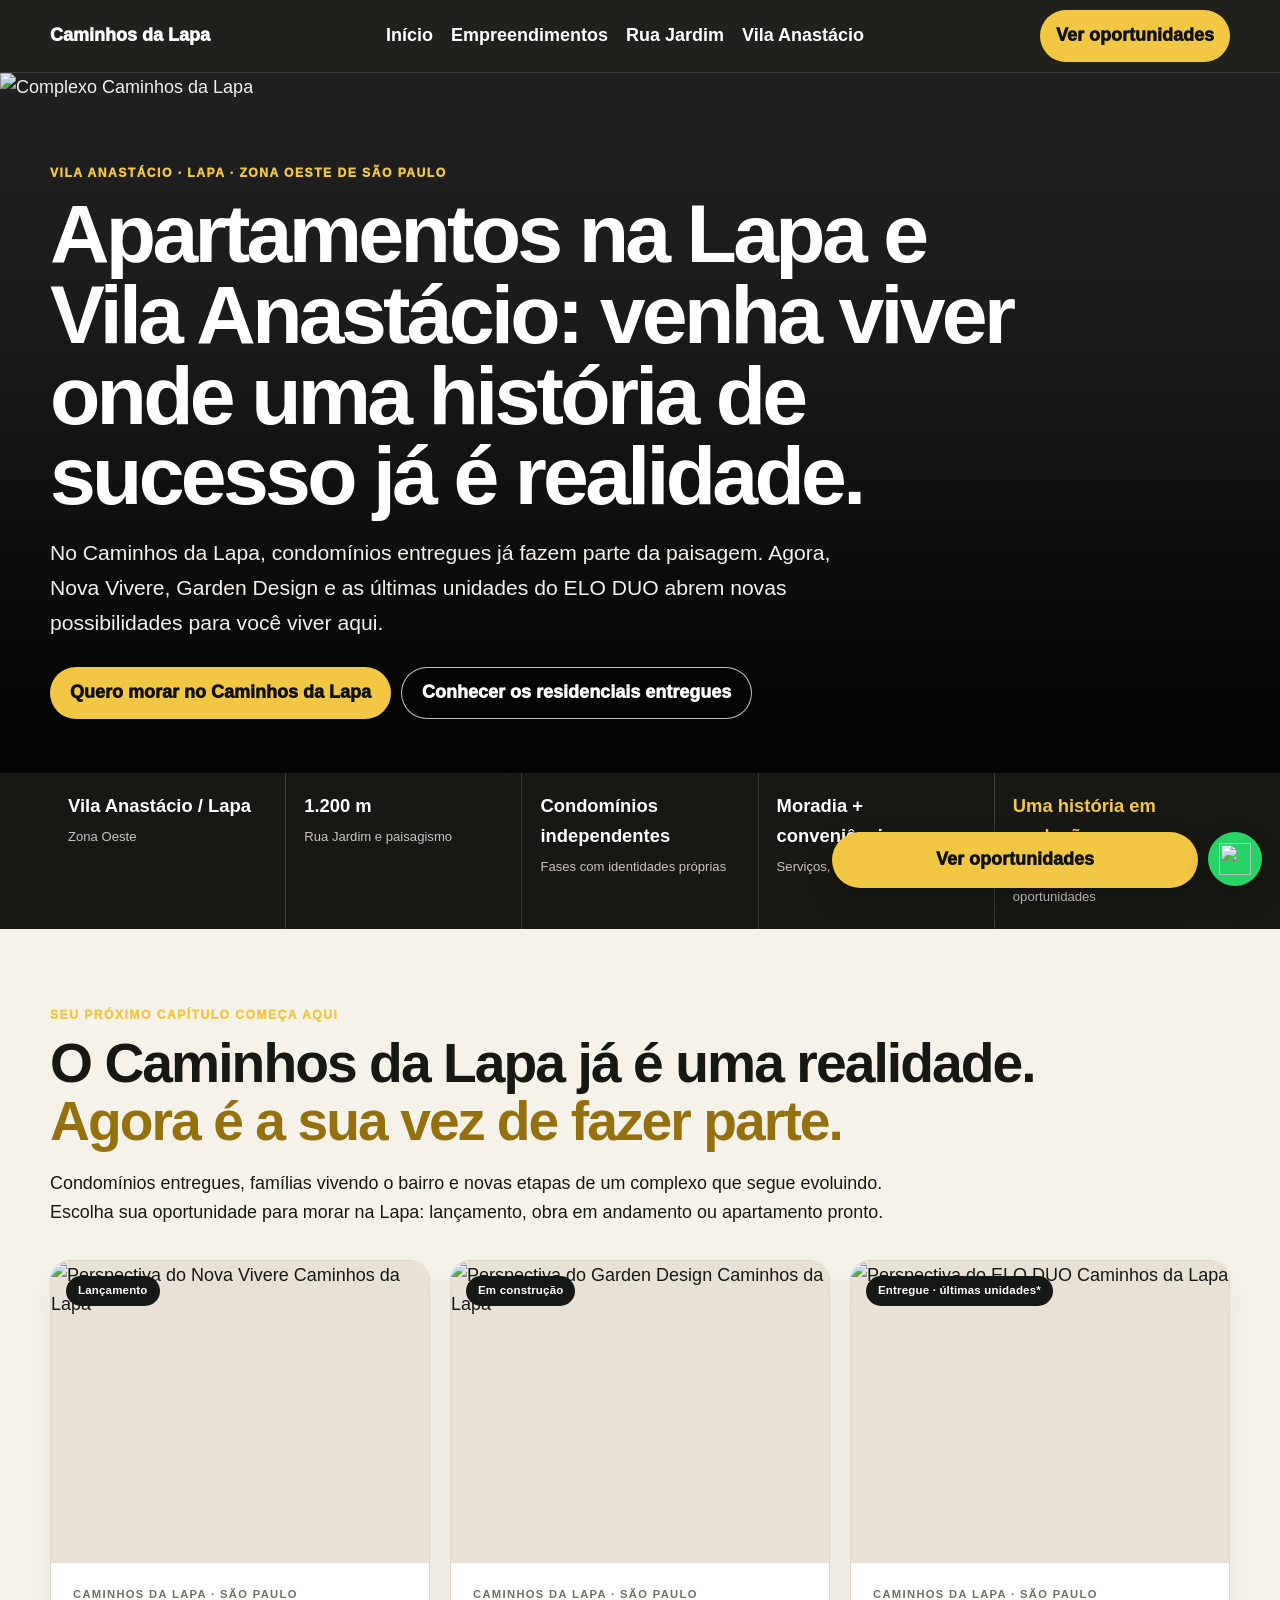
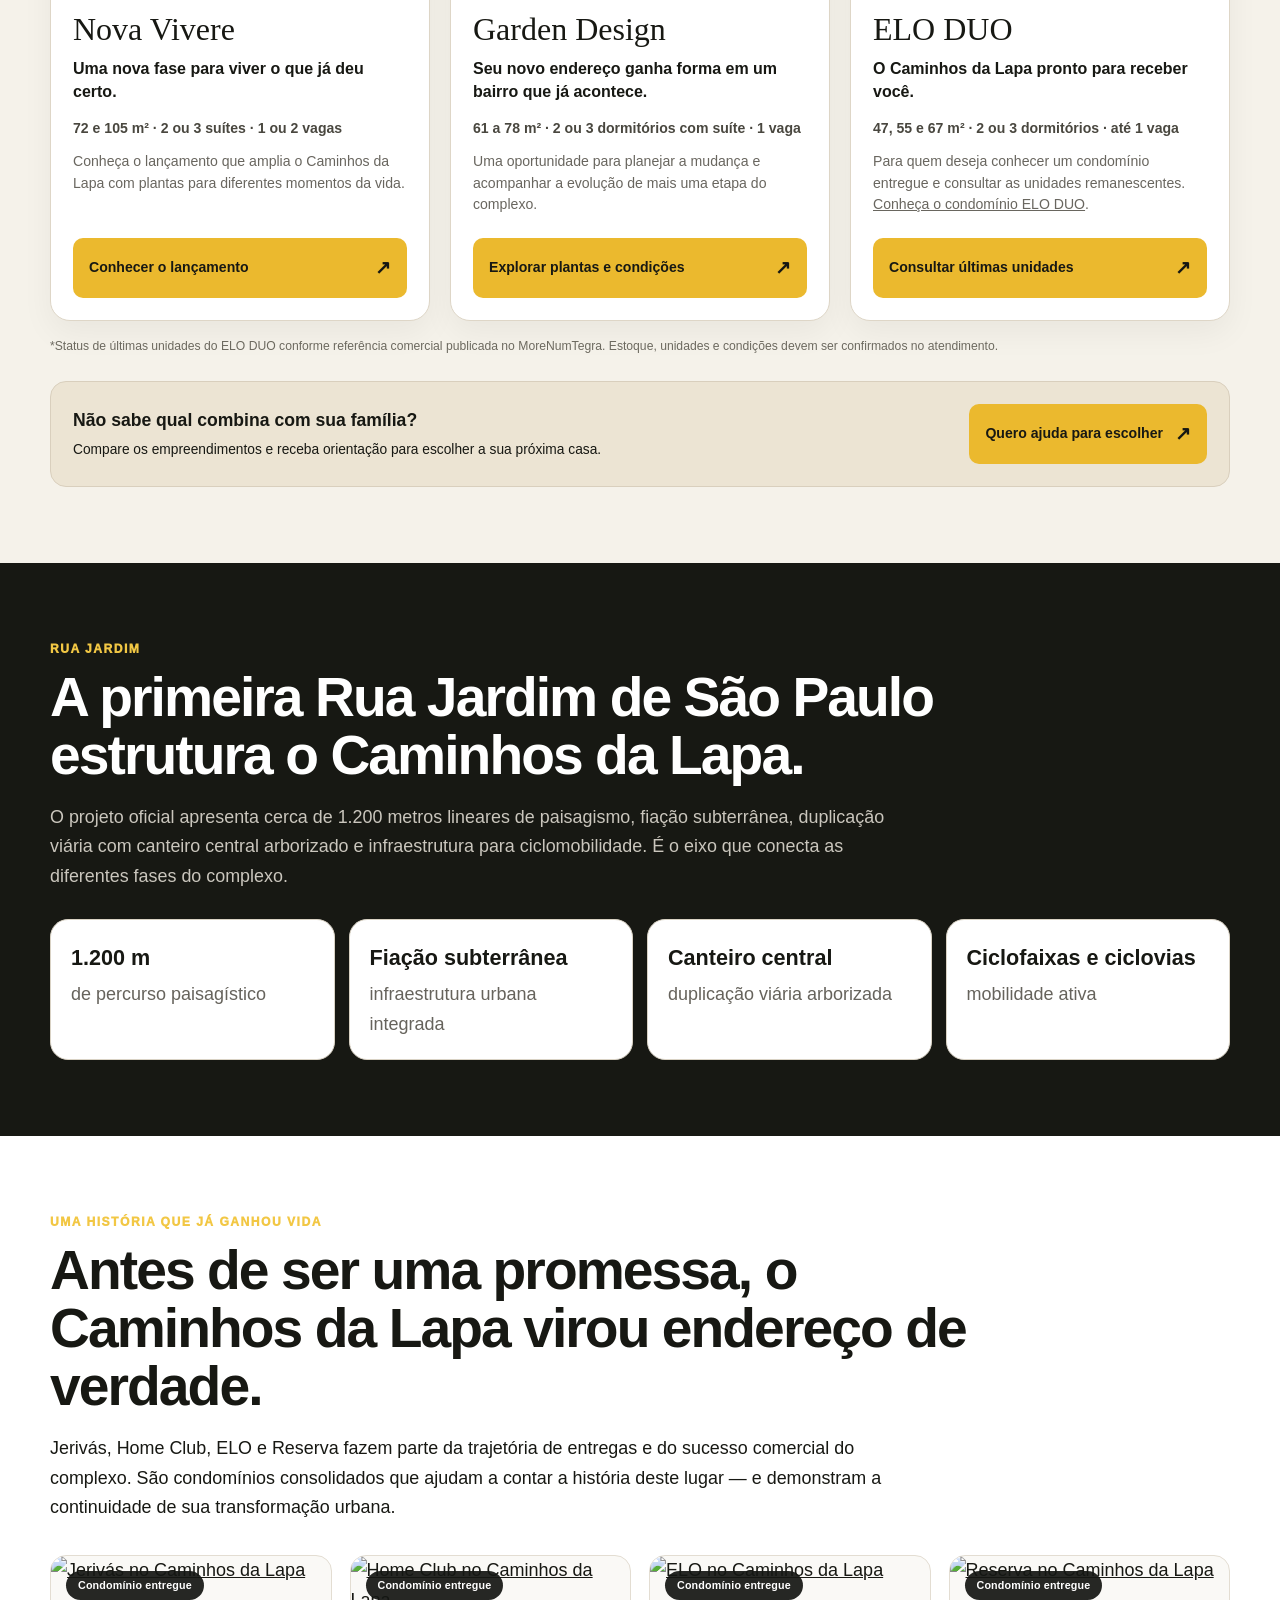
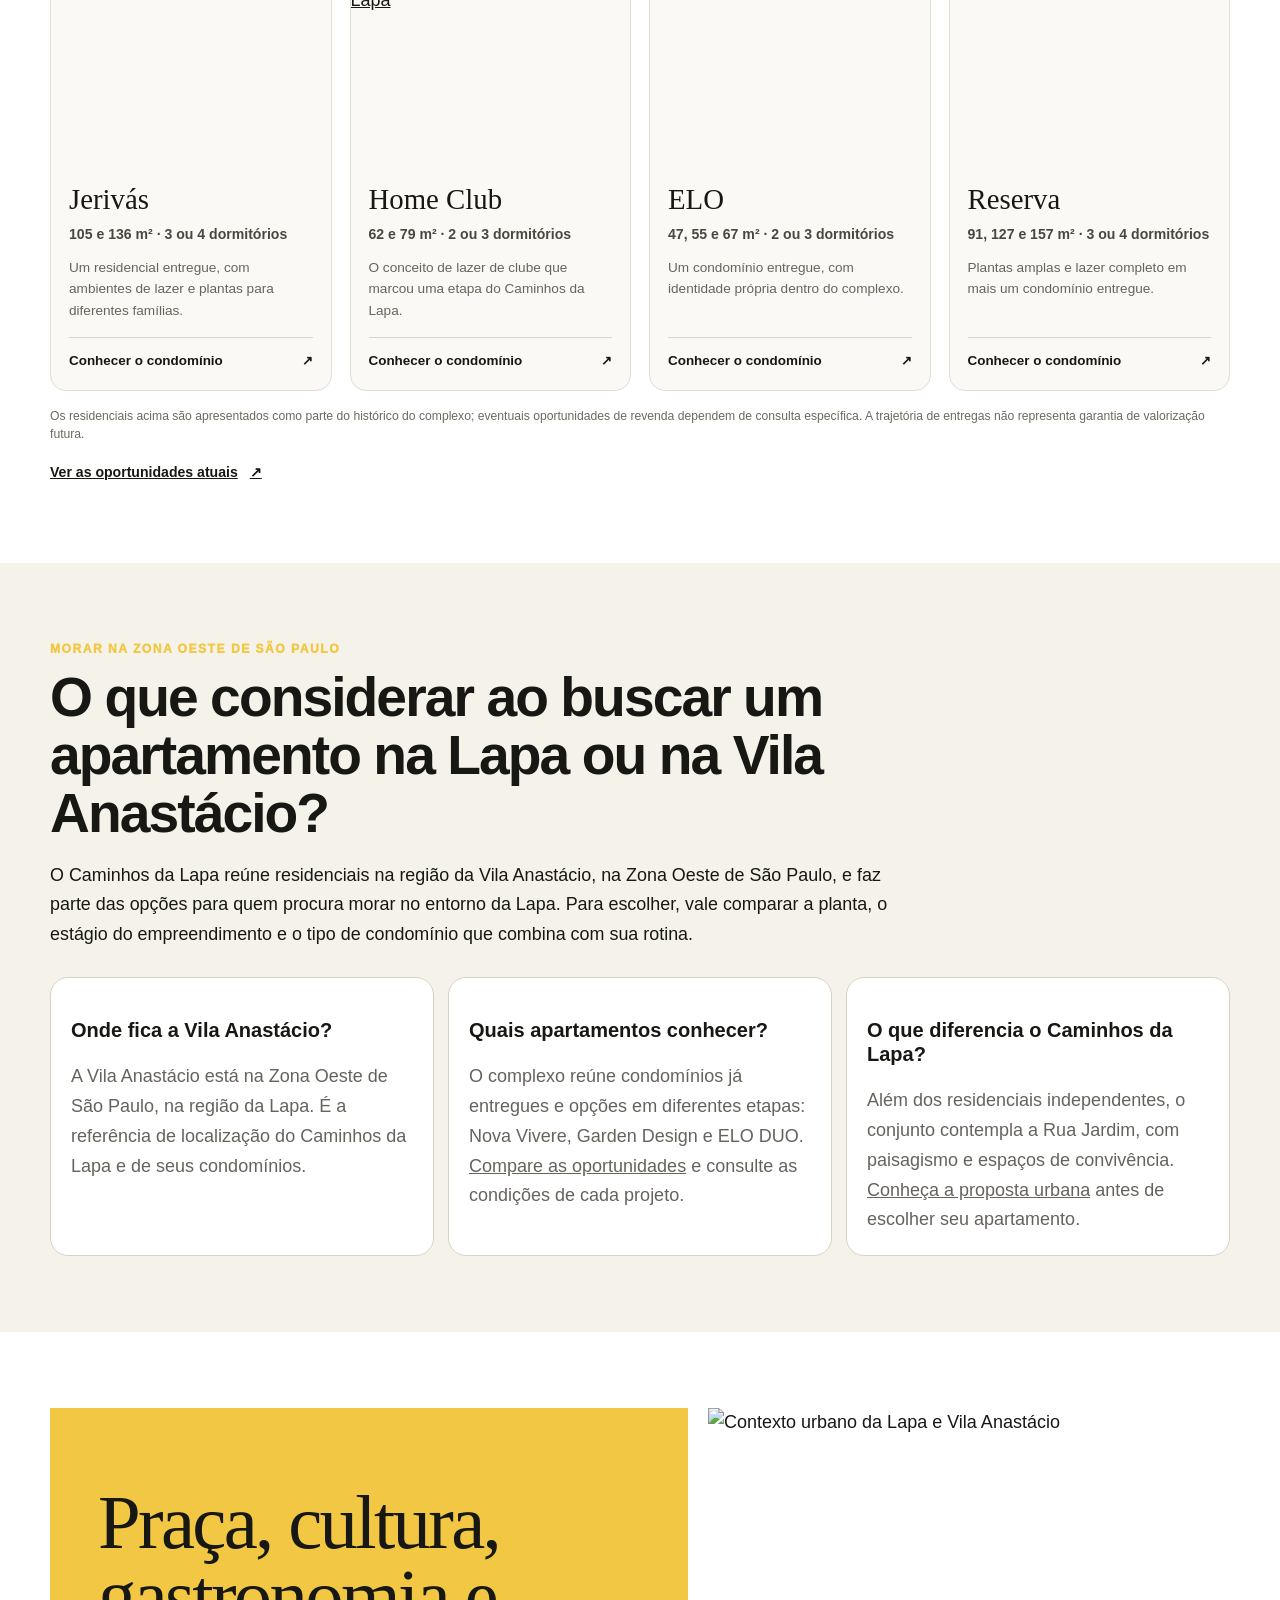
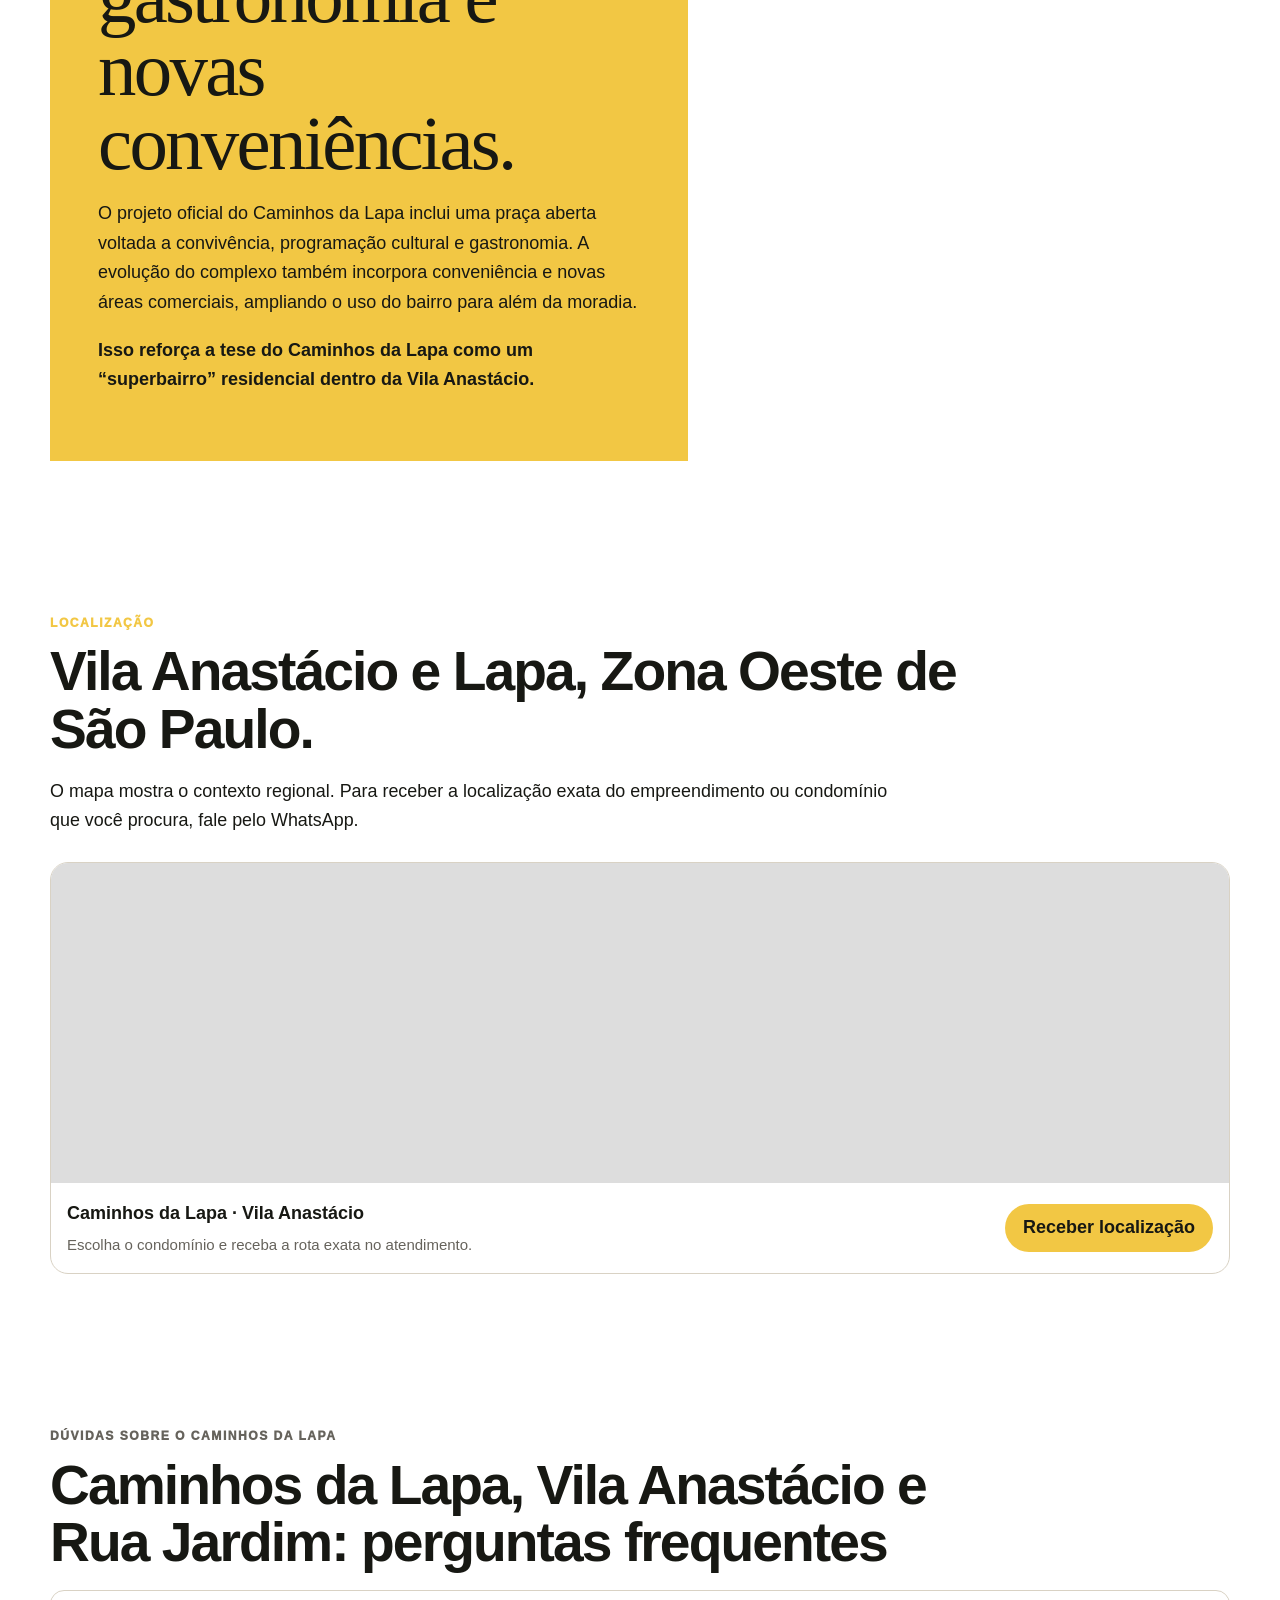
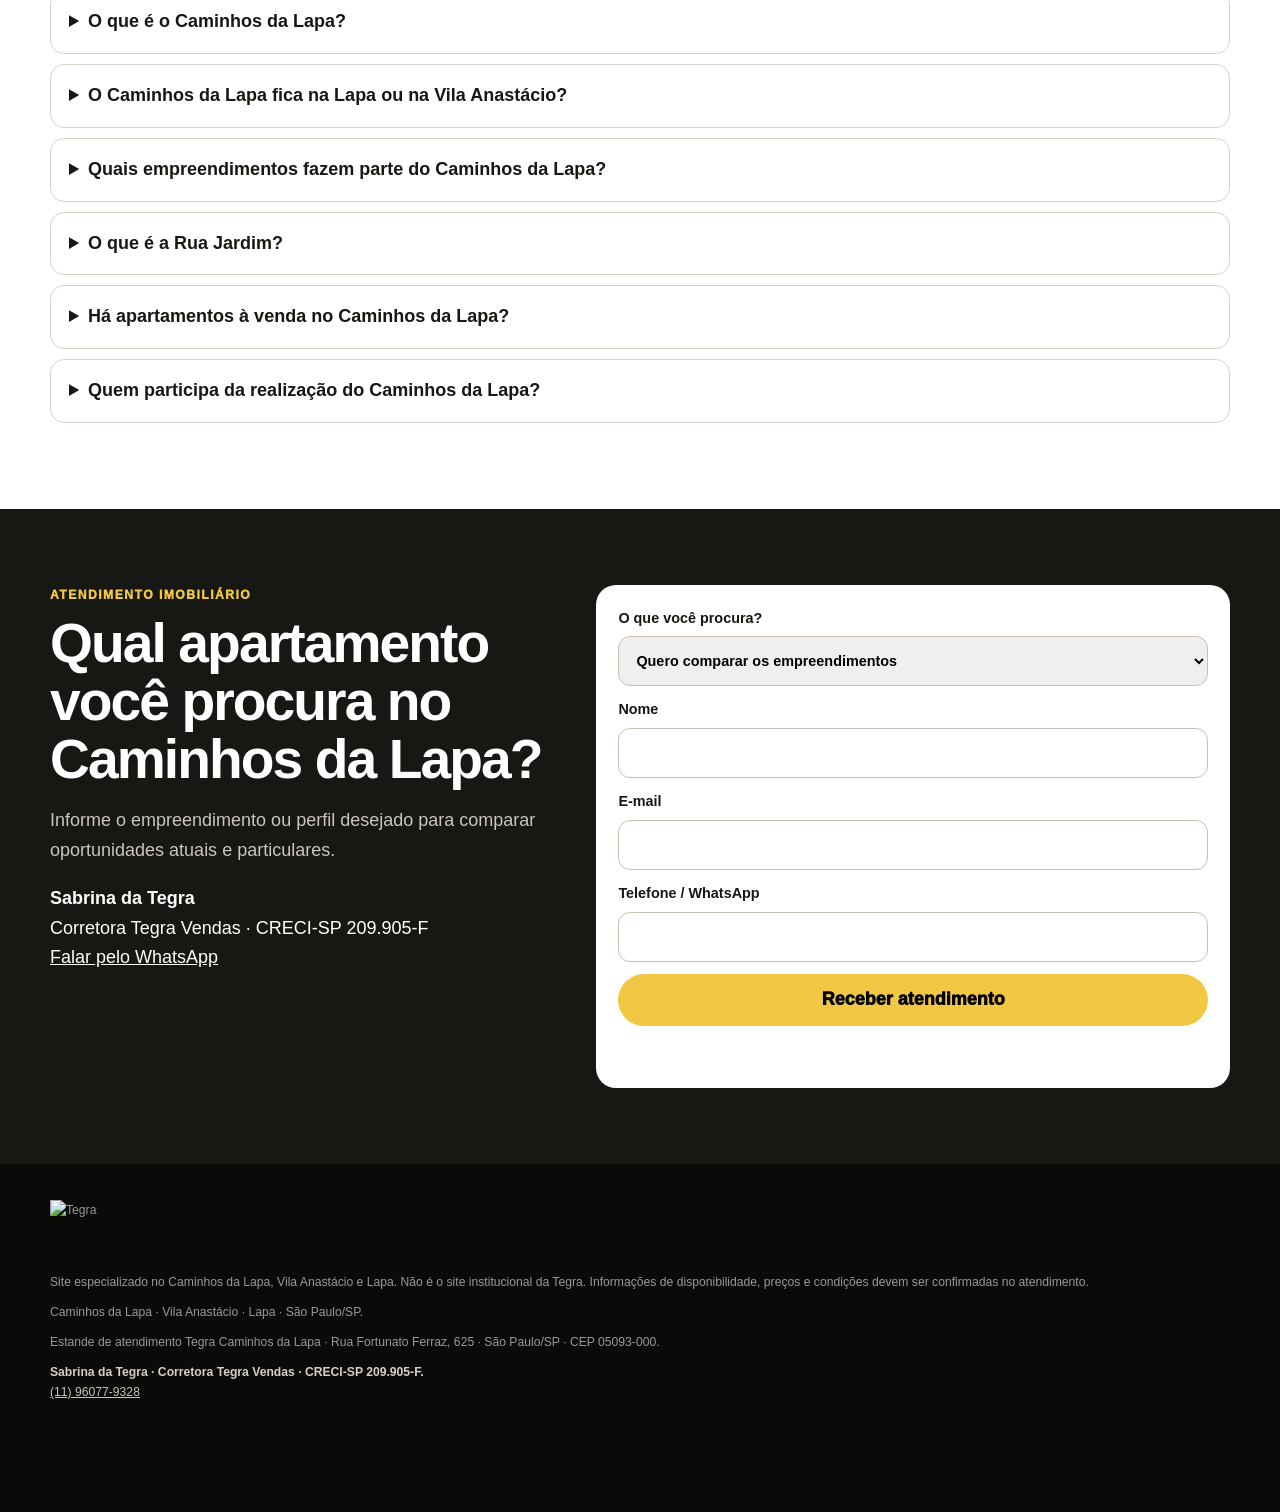
==== commit 033217e9: "fix(seo): align local business venue with visible footer and enrich linked organization" ====
--- a/index.html
+++ b/index.html
@@ -55,7 +55,8 @@
 .cdl-commercial{background:#f5f2ea}.cdl-section-intro{max-width:1000px;margin-bottom:32px}.cdl-section-intro h2{max-width:1040px}.cdl-section-intro h2 em{font-style:normal;color:#95700e}.cdl-spotlight-grid{display:grid;grid-template-columns:repeat(3,minmax(0,1fr));gap:20px}.cdl-spotlight-card{display:flex;flex-direction:column;background:#fff;border:1px solid #ded6c7;border-radius:20px;overflow:hidden;box-shadow:0 12px 32px rgba(20,20,18,.05)}.cdl-card-media{position:relative;overflow:hidden;background:#e7e1d6}.cdl-card-media img{width:100%;aspect-ratio:5/4;object-fit:cover;display:block}.cdl-chip,.cdl-legacy-chip{position:absolute;left:15px;top:15px;padding:8px 12px;border-radius:100px;background:#161815;color:#fff;font-size:.72rem;line-height:1.2;font-weight:850;letter-spacing:.015em}.cdl-card-body{padding:22px;display:flex;flex-direction:column;flex:1}.cdl-card-location{font-size:.7rem!important;letter-spacing:.12em;text-transform:uppercase;color:#756f62!important;font-weight:900;margin:0 0 8px!important}.cdl-card-body h3{font:400 clamp(1.8rem,2.5vw,2.45rem)/1.08 Georgia,serif;margin:0 0 12px}.cdl-card-headline{font-size:1rem;font-weight:800;line-height:1.42;margin:0 0 14px}.cdl-card-details{font-size:.88rem;line-height:1.5;font-weight:800;color:#49473f;margin:0 0 12px}.cdl-card-description{font-size:.88rem;line-height:1.55;color:#69665f;flex:1;margin:0 0 22px}.cdl-card-cta,.cdl-commercial-bottom a{display:flex;align-items:center;justify-content:space-between;gap:12px;text-decoration:none;background:#ebb92e;color:#171813;padding:14px 16px;min-height:52px;border-radius:10px;font-weight:850;font-size:.88rem}.cdl-card-cta span,.cdl-commercial-bottom a span{font-size:1.2rem}.cdl-commercial-note,.cdl-heritage-foot{font-size:.76rem;line-height:1.5;color:#6c695f;margin:16px 0 0}.cdl-commercial-bottom{display:flex;align-items:center;justify-content:space-between;gap:20px;margin-top:26px;padding:22px;border:1px solid #d9cfbd;border-radius:16px;background:#ece4d3}.cdl-commercial-bottom div{display:grid;gap:4px}.cdl-commercial-bottom strong{font-size:1.1rem}.cdl-commercial-bottom span{font-size:.86rem}.cdl-commercial-bottom a{flex:0 0 auto}.cdl-legacy-section{background:#fff}.cdl-legacy-grid{display:grid;grid-template-columns:repeat(4,minmax(0,1fr));gap:18px}.cdl-legacy-card{background:#faf9f6;border:1px solid #e3ddd2;border-radius:16px;overflow:hidden;display:flex;flex-direction:column}.cdl-legacy-media{display:block;position:relative;overflow:hidden}.cdl-legacy-media img{width:100%;aspect-ratio:4/3;object-fit:cover;display:block}.cdl-legacy-chip{background:rgba(20,22,19,.92);font-size:.67rem}.cdl-legacy-copy{padding:18px;display:flex;flex-direction:column;flex:1}.cdl-legacy-copy h3{font:400 1.8rem/1.1 Georgia,serif;margin:0 0 9px}.cdl-legacy-copy p:not(.cdl-card-details){font-size:.85rem;line-height:1.55;color:#68645b;margin:0 0 16px;flex:1}.cdl-legacy-copy a{font-size:.84rem;font-weight:900;text-decoration:none;border-top:1px solid #ddd7cb;padding-top:12px;display:flex;justify-content:space-between}.cdl-secondary-link{font-size:.88rem;font-weight:900;display:inline-flex;gap:12px;margin-top:18px}.cdl-commercial :focus-visible,.cdl-legacy-section :focus-visible{outline:3px solid #a77700;outline-offset:4px}
 @media(max-width:980px){.cdl-spotlight-grid{grid-template-columns:repeat(2,minmax(0,1fr))}.cdl-legacy-grid{grid-template-columns:repeat(2,minmax(0,1fr))}}@media(max-width:620px){.cdl-spotlight-grid,.cdl-legacy-grid{grid-template-columns:1fr}.cdl-commercial,.cdl-legacy-section{padding:54px 0}.cdl-card-body{padding:20px}.cdl-card-media img{aspect-ratio:16/11}.cdl-commercial-bottom{align-items:stretch;flex-direction:column}.cdl-commercial-bottom a{width:100%}.cdl-section-intro h2{font-size:clamp(2rem,8vw,3rem)}}
 </style>
-<script type="application/ld+json">{"@context":"https://schema.org","@graph":[{"@type":"WebSite","@id":"https://www.caminhosdalapategra.com.br/#website","url":"https://www.caminhosdalapategra.com.br/","name":"Caminhos da Lapa","inLanguage":"pt-BR"},{"@type":"CollectionPage","@id":"https://www.caminhosdalapategra.com.br/#webpage","url":"https://www.caminhosdalapategra.com.br/","name":"Apartamentos na Lapa e Vila Anastácio | Caminhos da Lapa","description":"Apartamentos na Lapa e Vila Anastácio no Caminhos da Lapa: complexo com Tegra, Helbor e Toledo Ferrari, Rua Jardim, condomínios entregues e oportunidades.","isPartOf":{"@id":"https://www.caminhosdalapategra.com.br/#website"},"primaryImageOfPage":{"@id":"https://www.caminhosdalapategra.com.br/#hero"},"about":{"@id":"https://www.caminhosdalapategra.com.br/#place"},"inLanguage":"pt-BR","mainEntity":{"@id":"https://www.caminhosdalapategra.com.br/#empreendimentos"},"mentions":[{"@id":"https://www.caminhosdalapategra.com.br/#atendimento-imobiliario"}]},{"@type":"ImageObject","@id":"https://www.caminhosdalapategra.com.br/#hero","contentUrl":"https://s3-gdigital.s3.amazonaws.com/gdigital/313/Caminhos%20da%20lapa%20-%20Elo%20Duo%20-%20630x1126%20-%20Complexo.webp","caption":"Caminhos da Lapa"},{"@type":"Place","@id":"https://www.caminhosdalapategra.com.br/#place","name":"Caminhos da Lapa","description":"Complexo residencial na região da Vila Anastácio/Lapa, Zona Oeste de São Paulo, formado por condomínios independentes e conectado pela Rua Jardim.","address":{"@type":"PostalAddress","addressLocality":"São Paulo","addressRegion":"SP","addressCountry":"BR"},"additionalProperty":[{"@type":"PropertyValue","name":"Rua Jardim","value":"aprox. 1.200 m lineares de paisagismo"},{"@type":"PropertyValue","name":"Infraestrutura urbana","value":"fiação subterrânea, canteiro central arborizado e ciclomobilidade"}]},{"@type":"ItemList","@id":"https://www.caminhosdalapategra.com.br/#empreendimentos","name":"Empreendimentos do Caminhos da Lapa","itemListElement":[{"@type":"ListItem","position":1,"name":"Jerivás","url":"https://www.caminhosdalapategra.com.br/jerivas/"},{"@type":"ListItem","position":2,"name":"Home Club","url":"https://www.caminhosdalapategra.com.br/home-club/"},{"@type":"ListItem","position":3,"name":"ELO","url":"https://www.caminhosdalapategra.com.br/elo/"},{"@type":"ListItem","position":4,"name":"ELO DUO","url":"https://www.caminhosdalapategra.com.br/eloduo/"},{"@type":"ListItem","position":5,"name":"Reserva","url":"https://www.caminhosdalapategra.com.br/reserva/"},{"@type":"ListItem","position":6,"name":"Nova Vivere","url":"https://www.moretegra.com.br/empreendimentos/nova-vivere/"},{"@type":"ListItem","position":7,"name":"Garden Design","url":"https://www.moretegra.com.br/empreendimentos/garden-design/"}]},{"@type":"FAQPage","@id":"https://www.caminhosdalapategra.com.br/#faq","mainEntity":[{"@type":"Question","name":"O que é o Caminhos da Lapa?","acceptedAnswer":{"@type":"Answer","text":"É um complexo urbanístico residencial na Zona Oeste de São Paulo, formado por condomínios independentes e novas fases conectadas pela proposta da Rua Jardim."}},{"@type":"Question","name":"O Caminhos da Lapa fica na Lapa ou na Vila Anastácio?","acceptedAnswer":{"@type":"Answer","text":"O complexo está associado à região da Vila Anastácio e da Lapa, na Zona Oeste de São Paulo. Esta página usa as duas referências geográficas para ajudar quem pesquisa a região."}},{"@type":"Question","name":"Quais empreendimentos fazem parte do Caminhos da Lapa?","acceptedAnswer":{"@type":"Answer","text":"O site organiza Jerivás, Home Club, ELO, ELO DUO e Reserva como condomínios com páginas próprias, além de fases atuais como Nova Vivere e Garden Design."}},{"@type":"Question","name":"O que é a Rua Jardim?","acceptedAnswer":{"@type":"Answer","text":"O portal oficial apresenta a Rua Jardim como um boulevard arborizado com cerca de 1.200 metros lineares de paisagismo, fiação subterrânea, canteiro central e infraestrutura para ciclomobilidade."}},{"@type":"Question","name":"Há apartamentos à venda no Caminhos da Lapa?","acceptedAnswer":{"@type":"Answer","text":"Alguns condomínios entregues podem ter oportunidades particulares, enquanto fases atuais possuem atendimento comercial específico. Disponibilidade e condições devem ser confirmadas antes de qualquer proposta."}},{"@type":"Question","name":"Quem participa da realização do Caminhos da Lapa?","acceptedAnswer":{"@type":"Answer","text":"O portal oficial apresenta Tegra, Helbor e Toledo Ferrari entre as empresas de realização e construção do complexo."}}]},{"@type":"Organization","@id":"https://www.caminhosdalapategra.com.br/#tegra-vendas","name":"Tegra Vendas"},{"@type":"ContactPoint","@id":"https://www.caminhosdalapategra.com.br/#sabrina-contato","contactType":"Atendimento comercial","telephone":"+5511960779328","availableLanguage":"pt-BR","areaServed":{"@type":"City","name":"São Paulo"}},{"@type":"Person","@id":"https://www.caminhosdalapategra.com.br/#sabrina-da-tegra","name":"Sabrina da Tegra","jobTitle":"Corretora de imóveis","identifier":{"@type":"PropertyValue","propertyID":"CRECI-SP","value":"209.905-F"},"worksFor":{"@id":"https://www.caminhosdalapategra.com.br/#tegra-vendas"},"contactPoint":{"@id":"https://www.caminhosdalapategra.com.br/#sabrina-contato"},"sameAs":"https://corretor.tegravendas.com.br/sabrina/sp"},{"@type":"Service","@id":"https://www.caminhosdalapategra.com.br/#atendimento-imobiliario","name":"Atendimento imobiliário Caminhos da Lapa","serviceType":"Atendimento e consulta de oportunidades residenciais no Caminhos da Lapa","provider":{"@id":"https://www.caminhosdalapategra.com.br/#sabrina-da-tegra"},"areaServed":{"@type":"City","name":"São Paulo"}},{"@type":"ApartmentComplex","@id":"https://www.caminhosdalapategra.com.br/jerivas/#project","name":"Jerivás Caminhos da Lapa","url":"https://www.caminhosdalapategra.com.br/jerivas/"},{"@type":"ApartmentComplex","@id":"https://www.caminhosdalapategra.com.br/home-club/#project","name":"Home Club Caminhos da Lapa","url":"https://www.caminhosdalapategra.com.br/home-club/"},{"@type":"ApartmentComplex","@id":"https://www.caminhosdalapategra.com.br/elo/#project","name":"ELO Caminhos da Lapa","url":"https://www.caminhosdalapategra.com.br/elo/"},{"@type":"ApartmentComplex","@id":"https://www.caminhosdalapategra.com.br/eloduo/#project","name":"ELO DUO Caminhos da Lapa","url":"https://www.caminhosdalapategra.com.br/eloduo/"},{"@type":"ApartmentComplex","@id":"https://www.caminhosdalapategra.com.br/reserva/#project","name":"Reserva Caminhos da Lapa","url":"https://www.caminhosdalapategra.com.br/reserva/"}]}</script>
+<script type="application/ld+json">{"@context":"https://schema.org","@graph":[{"@type":"WebSite","@id":"https://www.caminhosdalapategra.com.br/#website","url":"https://www.caminhosdalapategra.com.br/","name":"Caminhos da Lapa","inLanguage":"pt-BR"},{"@type":"CollectionPage","@id":"https://www.caminhosdalapategra.com.br/#webpage","url":"https://www.caminhosdalapategra.com.br/","name":"Apartamentos na Lapa e Vila Anastácio | Caminhos da Lapa","description":"Apartamentos na Lapa e Vila Anastácio no Caminhos da Lapa: complexo com Tegra, Helbor e Toledo Ferrari, Rua Jardim, condomínios entregues e oportunidades.","isPartOf":{"@id":"https://www.caminhosdalapategra.com.br/#website"},"primaryImageOfPage":{"@id":"https://www.caminhosdalapategra.com.br/#hero"},"about":{"@id":"https://www.caminhosdalapategra.com.br/#place"},"inLanguage":"pt-BR","mainEntity":{"@id":"https://www.caminhosdalapategra.com.br/#empreendimentos"},"mentions":[{"@id":"https://www.caminhosdalapategra.com.br/#atendimento-imobiliario"}]},{"@type":"ImageObject","@id":"https://www.caminhosdalapategra.com.br/#hero","contentUrl":"https://s3-gdigital.s3.amazonaws.com/gdigital/313/Caminhos%20da%20lapa%20-%20Elo%20Duo%20-%20630x1126%20-%20Complexo.webp","caption":"Caminhos da Lapa"},{"@type":"Place","@id":"https://www.caminhosdalapategra.com.br/#place","name":"Caminhos da Lapa","description":"Complexo residencial na região da Vila Anastácio/Lapa, Zona Oeste de São Paulo, formado por condomínios independentes e conectado pela Rua Jardim.","address":{"@type":"PostalAddress","addressLocality":"São Paulo","addressRegion":"SP","addressCountry":"BR"},"additionalProperty":[{"@type":"PropertyValue","name":"Rua Jardim","value":"aprox. 1.200 m lineares de paisagismo"},{"@type":"PropertyValue","name":"Infraestrutura urbana","value":"fiação subterrânea, canteiro central arborizado e ciclomobilidade"}]},{"@type":"ItemList","@id":"https://www.caminhosdalapategra.com.br/#empreendimentos","name":"Empreendimentos do Caminhos da Lapa","itemListElement":[{"@type":"ListItem","position":1,"name":"Jerivás","url":"https://www.caminhosdalapategra.com.br/jerivas/"},{"@type":"ListItem","position":2,"name":"Home Club","url":"https://www.caminhosdalapategra.com.br/home-club/"},{"@type":"ListItem","position":3,"name":"ELO","url":"https://www.caminhosdalapategra.com.br/elo/"},{"@type":"ListItem","position":4,"name":"ELO DUO","url":"https://www.caminhosdalapategra.com.br/eloduo/"},{"@type":"ListItem","position":5,"name":"Reserva","url":"https://www.caminhosdalapategra.com.br/reserva/"},{"@type":"ListItem","position":6,"name":"Nova Vivere","url":"https://www.moretegra.com.br/empreendimentos/nova-vivere/"},{"@type":"ListItem","position":7,"name":"Garden Design","url":"https://www.moretegra.com.br/empreendimentos/garden-design/"}]},{"@type":"FAQPage","@id":"https://www.caminhosdalapategra.com.br/#faq","mainEntity":[{"@type":"Question","name":"O que é o Caminhos da Lapa?","acceptedAnswer":{"@type":"Answer","text":"É um complexo urbanístico residencial na Zona Oeste de São Paulo, formado por condomínios independentes e novas fases conectadas pela proposta da Rua Jardim."}},{"@type":"Question","name":"O Caminhos da Lapa fica na Lapa ou na Vila Anastácio?","acceptedAnswer":{"@type":"Answer","text":"O complexo está associado à região da Vila Anastácio e da Lapa, na Zona Oeste de São Paulo. Esta página usa as duas referências geográficas para ajudar quem pesquisa a região."}},{"@type":"Question","name":"Quais empreendimentos fazem parte do Caminhos da Lapa?","acceptedAnswer":{"@type":"Answer","text":"O site organiza Jerivás, Home Club, ELO, ELO DUO e Reserva como condomínios com páginas próprias, além de fases atuais como Nova Vivere e Garden Design."}},{"@type":"Question","name":"O que é a Rua Jardim?","acceptedAnswer":{"@type":"Answer","text":"O portal oficial apresenta a Rua Jardim como um boulevard arborizado com cerca de 1.200 metros lineares de paisagismo, fiação subterrânea, canteiro central e infraestrutura para ciclomobilidade."}},{"@type":"Question","name":"Há apartamentos à venda no Caminhos da Lapa?","acceptedAnswer":{"@type":"Answer","text":"Alguns condomínios entregues podem ter oportunidades particulares, enquanto fases atuais possuem atendimento comercial específico. Disponibilidade e condições devem ser confirmadas antes de qualquer proposta."}},{"@type":"Question","name":"Quem participa da realização do Caminhos da Lapa?","acceptedAnswer":{"@type":"Answer","text":"O portal oficial apresenta Tegra, Helbor e Toledo Ferrari entre as empresas de realização e construção do complexo."}}]},{"@type":"Organization","@id":"https://www.caminhosdalapategra.com.br/#tegra-vendas","name":"Tegra Vendas","description":"Tegra Vendas — equipe de atendimento comercial de empreendimentos Tegra em São Paulo.","logo":"https://s3-gdigital.s3.amazonaws.com/gdigital/313/Logo_Tegra_Amarelo%20666X375%20SemFundo.webp","contactPoint":{"@id":"https://www.caminhosdalapategra.com.br/#sabrina-contato"}},{"@type":"ContactPoint","@id":"https://www.caminhosdalapategra.com.br/#sabrina-contato","contactType":"Atendimento comercial","telephone":"+5511960779328","availableLanguage":"pt-BR","areaServed":{"@type":"City","name":"São Paulo"}},{"@type":"Person","@id":"https://www.caminhosdalapategra.com.br/#sabrina-da-tegra","name":"Sabrina da Tegra","jobTitle":"Corretora de imóveis","identifier":{"@type":"PropertyValue","propertyID":"CRECI-SP","value":"209.905-F"},"worksFor":{"@id":"https://www.caminhosdalapategra.com.br/#tegra-vendas"},"contactPoint":{"@id":"https://www.caminhosdalapategra.com.br/#sabrina-contato"},"sameAs":"https://corretor.tegravendas.com.br/sabrina/sp"},{"@type":"Service","@id":"https://www.caminhosdalapategra.com.br/#atendimento-imobiliario","name":"Atendimento imobiliário Caminhos da Lapa","serviceType":"Atendimento e consulta de oportunidades residenciais no Caminhos da Lapa","provider":{"@id":"https://www.caminhosdalapategra.com.br/#sabrina-real-estate-agent"},"areaServed":{"@type":"City","name":"São Paulo"},"broker":{"@id":"https://www.caminhosdalapategra.com.br/#sabrina-da-tegra"}},{"@type":"ApartmentComplex","@id":"https://www.caminhosdalapategra.com.br/jerivas/#project","name":"Jerivás Caminhos da Lapa","url":"https://www.caminhosdalapategra.com.br/jerivas/"},{"@type":"ApartmentComplex","@id":"https://www.caminhosdalapategra.com.br/home-club/#project","name":"Home Club Caminhos da Lapa","url":"https://www.caminhosdalapategra.com.br/home-club/"},{"@type":"ApartmentComplex","@id":"https://www.caminhosdalapategra.com.br/elo/#project","name":"ELO Caminhos da Lapa","url":"https://www.caminhosdalapategra.com.br/elo/"},{"@type":"ApartmentComplex","@id":"https://www.caminhosdalapategra.com.br/eloduo/#project","name":"ELO DUO Caminhos da Lapa","url":"https://www.caminhosdalapategra.com.br/eloduo/"},{"@type":"ApartmentComplex","@id":"https://www.caminhosdalapategra.com.br/reserva/#project","name":"Reserva Caminhos da Lapa","url":"https://www.caminhosdalapategra.com.br/reserva/"}]}</script>
+<script id="cdl-localbusiness-schema" type="application/ld+json">{"@context":"https://schema.org/","@type":"RealEstateAgent","@id":"https://www.caminhosdalapategra.com.br/#sabrina-real-estate-agent","name":"Sabrina da Tegra — Corretora Tegra Vendas","description":"Atendimento comercial de Sabrina da Tegra para o complexo Caminhos da Lapa e seus empreendimentos em São Paulo.","url":"https://www.caminhosdalapategra.com.br/","sameAs":"https://corretor.tegravendas.com.br/sabrina/sp","telephone":"+5511960779328","priceRange":"Consulte condições","logo":"https://s3-gdigital.s3.amazonaws.com/gdigital/313/Logo_Tegra_Amarelo%20666X375%20SemFundo.webp","image":"https://s3-gdigital.s3.amazonaws.com/gdigital/313/sNzJJWhmmsjkZjUV7gCKTgrlzRINCD6yDIAvkZOJ.webp","identifier":{"@type":"PropertyValue","propertyID":"CRECI-SP","value":"209.905-F"},"address":{"@type":"PostalAddress","streetAddress":"Rua Fortunato Ferraz, 625","addressLocality":"São Paulo","addressRegion":"SP","addressCountry":"BR","postalCode":"05093-000"},"areaServed":{"@type":"City","name":"São Paulo"},"geo":{"@type":"GeoCoordinates","latitude":-23.517165527430233,"longitude":-46.71861778788628}}</script>
 </head>
 <body data-page="home">
 <a class="skip" href="#conteudo">Pular para o conteúdo</a>
@@ -88,7 +89,7 @@
 
 <section class="section white faq" aria-labelledby="home-faq-title"><div class="wrap"><p class="eyebrow">Dúvidas sobre o Caminhos da Lapa</p><h2 id="home-faq-title">Caminhos da Lapa, Vila Anastácio e Rua Jardim: perguntas frequentes</h2><details><summary>O que é o Caminhos da Lapa?</summary><p>É um complexo urbanístico residencial na Zona Oeste de São Paulo, formado por condomínios independentes e novas fases conectadas pela proposta da Rua Jardim.</p></details><details><summary>O Caminhos da Lapa fica na Lapa ou na Vila Anastácio?</summary><p>O complexo está associado à região da Vila Anastácio e da Lapa, na Zona Oeste de São Paulo. Esta página usa as duas referências geográficas para ajudar quem pesquisa a região.</p></details><details><summary>Quais empreendimentos fazem parte do Caminhos da Lapa?</summary><p>O site organiza Jerivás, Home Club, ELO, ELO DUO e Reserva como condomínios com páginas próprias, além de fases atuais como Nova Vivere e Garden Design.</p></details><details><summary>O que é a Rua Jardim?</summary><p>O portal oficial apresenta a Rua Jardim como um boulevard arborizado com cerca de 1.200 metros lineares de paisagismo, fiação subterrânea, canteiro central e infraestrutura para ciclomobilidade.</p></details><details><summary>Há apartamentos à venda no Caminhos da Lapa?</summary><p>Alguns condomínios entregues podem ter oportunidades particulares, enquanto fases atuais possuem atendimento comercial específico. Disponibilidade e condições devem ser confirmadas antes de qualquer proposta.</p></details><details><summary>Quem participa da realização do Caminhos da Lapa?</summary><p>O portal oficial apresenta Tegra, Helbor e Toledo Ferrari entre as empresas de realização e construção do complexo.</p></details></div></section><section id="contato" class="section dark" aria-labelledby="form-title"><div class="wrap form-layout"><div><p class="eyebrow">Atendimento imobiliário</p><h2 id="form-title">Qual apartamento você procura no Caminhos da Lapa?</h2><p class="muted">Informe o empreendimento ou perfil desejado para comparar oportunidades atuais e particulares.</p><p><strong>Sabrina da Tegra</strong><br>Corretora Tegra Vendas · CRECI-SP 209.905-F<br><a href="https://wa.me/5511960779328?text=Ol%C3%A1%2C%20quero%20conhecer%20as%20op%C3%A7%C3%B5es%20do%20Caminhos%20da%20Lapa." target="_blank" rel="noopener">Falar pelo WhatsApp</a></p></div><form class="form" data-cdl-form novalidate><input type="hidden" name="tenant_id" value="313"><input type="hidden" name="form_id" value="46"><input type="hidden" name="title" value="CaminhosDaLapaTegra"><label class="field">O que você procura?<select name="texto-livre" required><option>Quero comparar os empreendimentos</option><option>Jerivás</option><option>Home Club</option><option>ELO</option><option>ELO DUO</option><option>Reserva</option><option>Nova Vivere</option><option>Garden Design</option><option>Quero vender meu imóvel</option></select></label><label class="field">Nome<input name="nome" autocomplete="name" required></label><label class="field">E-mail<input name="email" type="email" autocomplete="email" required></label><label class="field">Telefone / WhatsApp<input name="telefone_display" type="tel" autocomplete="tel-national" required></label><button class="submit" type="submit">Receber atendimento</button><p class="message" data-status aria-live="polite"></p></form></div></section>
 </main>
-<footer class="footer-home"><div class="wrap footer-standard"><img src="https://s3-gdigital.s3.amazonaws.com/gdigital/313/Logo_Tegra_Amarelo%20666X375%20SemFundo.webp" alt="Tegra" width="96" height="54" loading="lazy"><p>Site especializado no Caminhos da Lapa, Vila Anastácio e Lapa. Não é o site institucional da Tegra. Informações de disponibilidade, preços e condições devem ser confirmadas no atendimento.</p><p>Caminhos da Lapa · Vila Anastácio · Lapa · São Paulo/SP.</p><p><strong>Sabrina da Tegra · Corretora Tegra Vendas · CRECI-SP 209.905-F.</strong><br><a href="tel:+5511960779328">(11) 96077-9328</a></p></div></footer>
+<footer class="footer-home"><div class="wrap footer-standard"><img src="https://s3-gdigital.s3.amazonaws.com/gdigital/313/Logo_Tegra_Amarelo%20666X375%20SemFundo.webp" alt="Tegra" width="96" height="54" loading="lazy"><p>Site especializado no Caminhos da Lapa, Vila Anastácio e Lapa. Não é o site institucional da Tegra. Informações de disponibilidade, preços e condições devem ser confirmadas no atendimento.</p><p>Caminhos da Lapa · Vila Anastácio · Lapa · São Paulo/SP.</p><p>Estande de atendimento Tegra Caminhos da Lapa · Rua Fortunato Ferraz, 625 · São Paulo/SP · CEP 05093-000.</p><p><strong>Sabrina da Tegra · Corretora Tegra Vendas · CRECI-SP 209.905-F.</strong><br><a href="tel:+5511960779328">(11) 96077-9328</a></p></div></footer>
 <div class="quick" aria-label="Ações rápidas"><a class="quick-main" href="#contato">Ver oportunidades</a><a class="quick-wa" href="https://wa.me/5511960779328?text=Ol%C3%A1%2C%20quero%20conhecer%20o%20Caminhos%20da%20Lapa." data-placement="floating" target="_blank" rel="noopener" aria-label="Conversar pelo WhatsApp"><img src="https://s3-gdigital.s3.amazonaws.com/gdigital/313/whatsapp-removebg.webp" alt="" width="32" height="32" aria-hidden="true"></a></div>
 <script>
 (()=>{"use strict";
